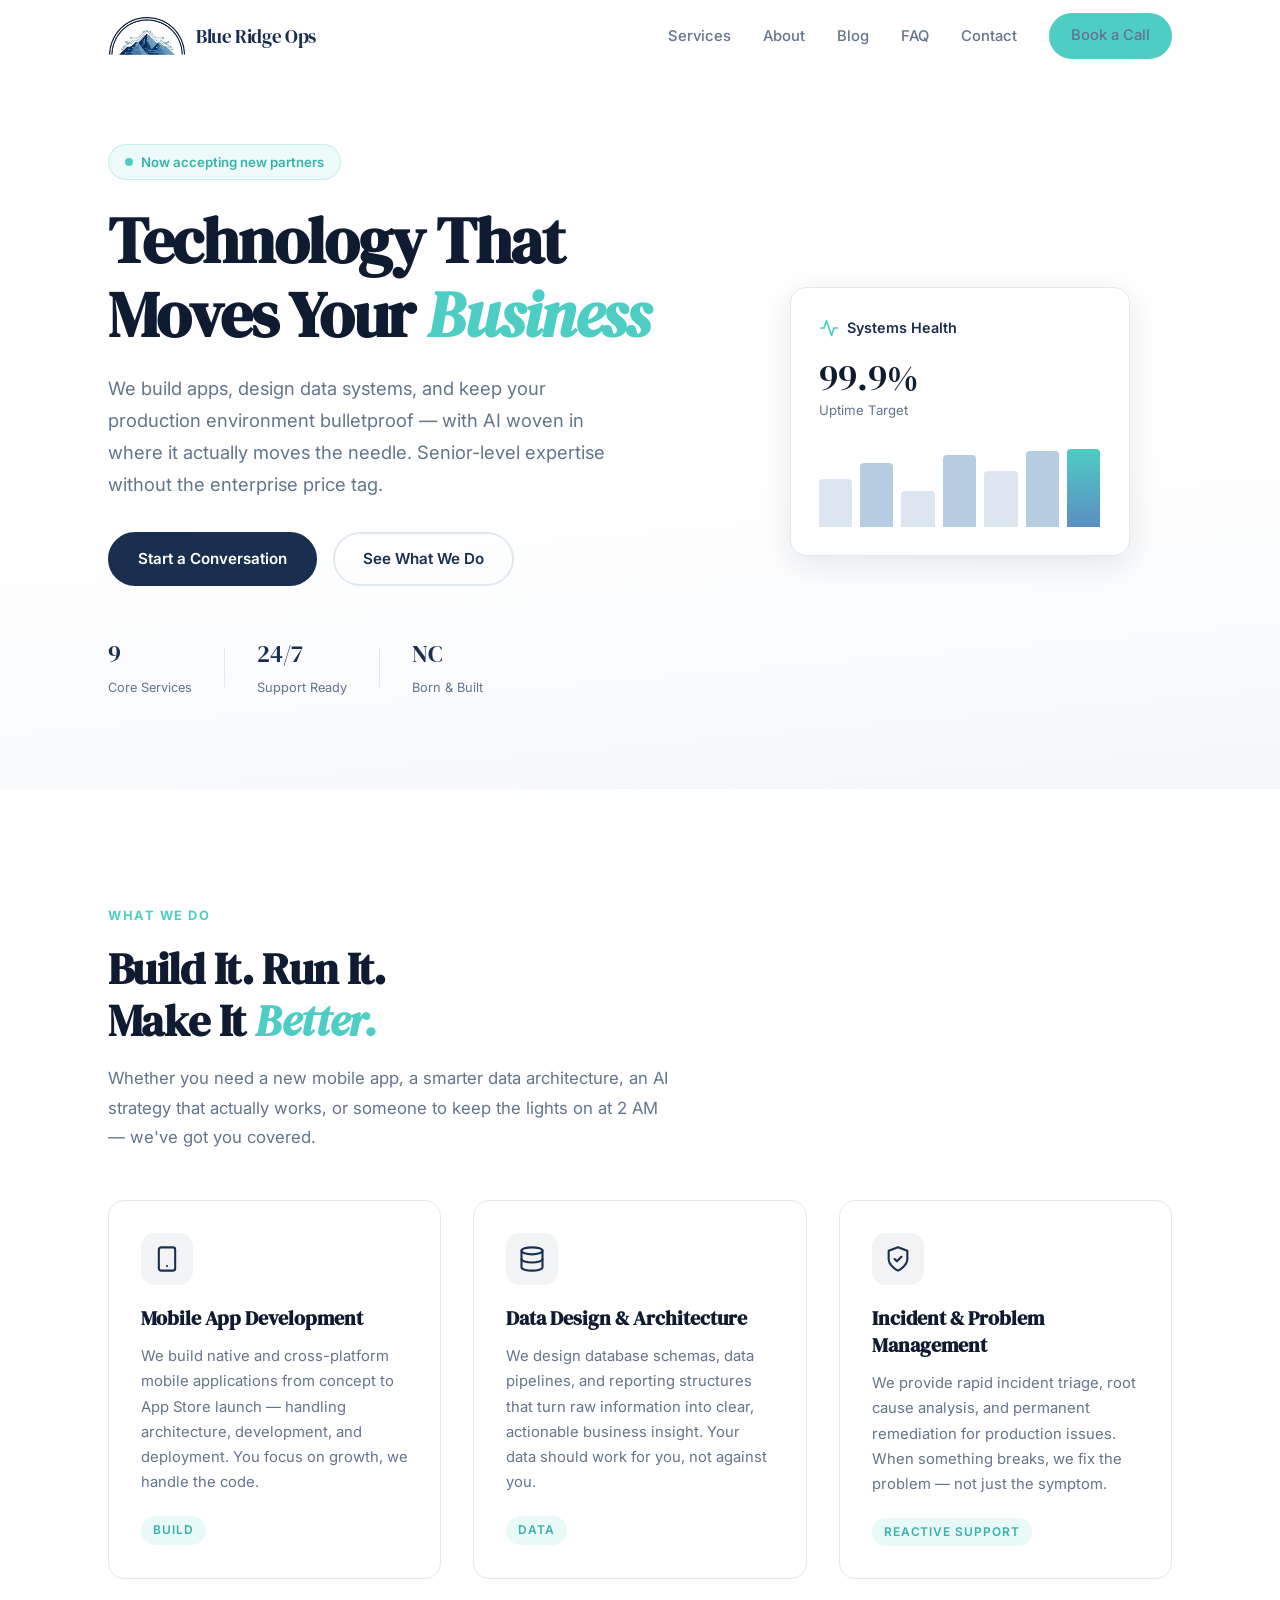
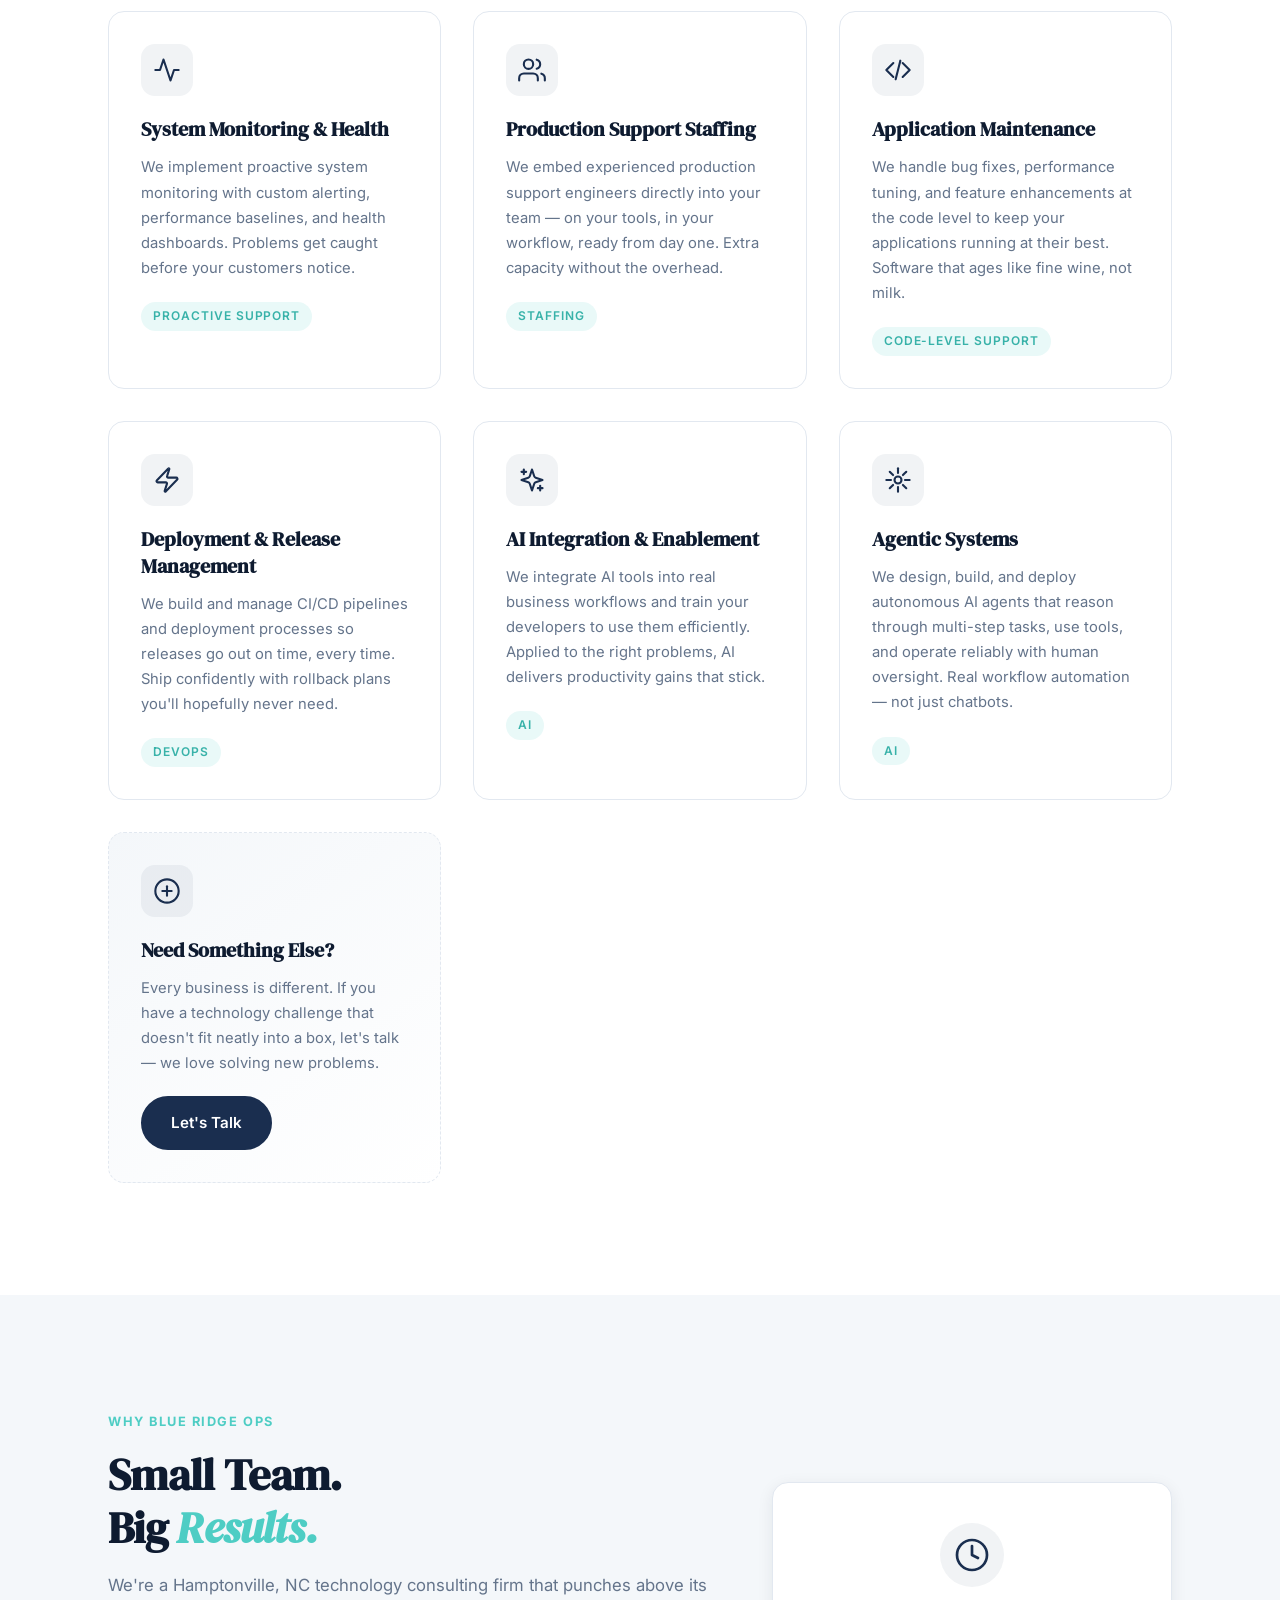
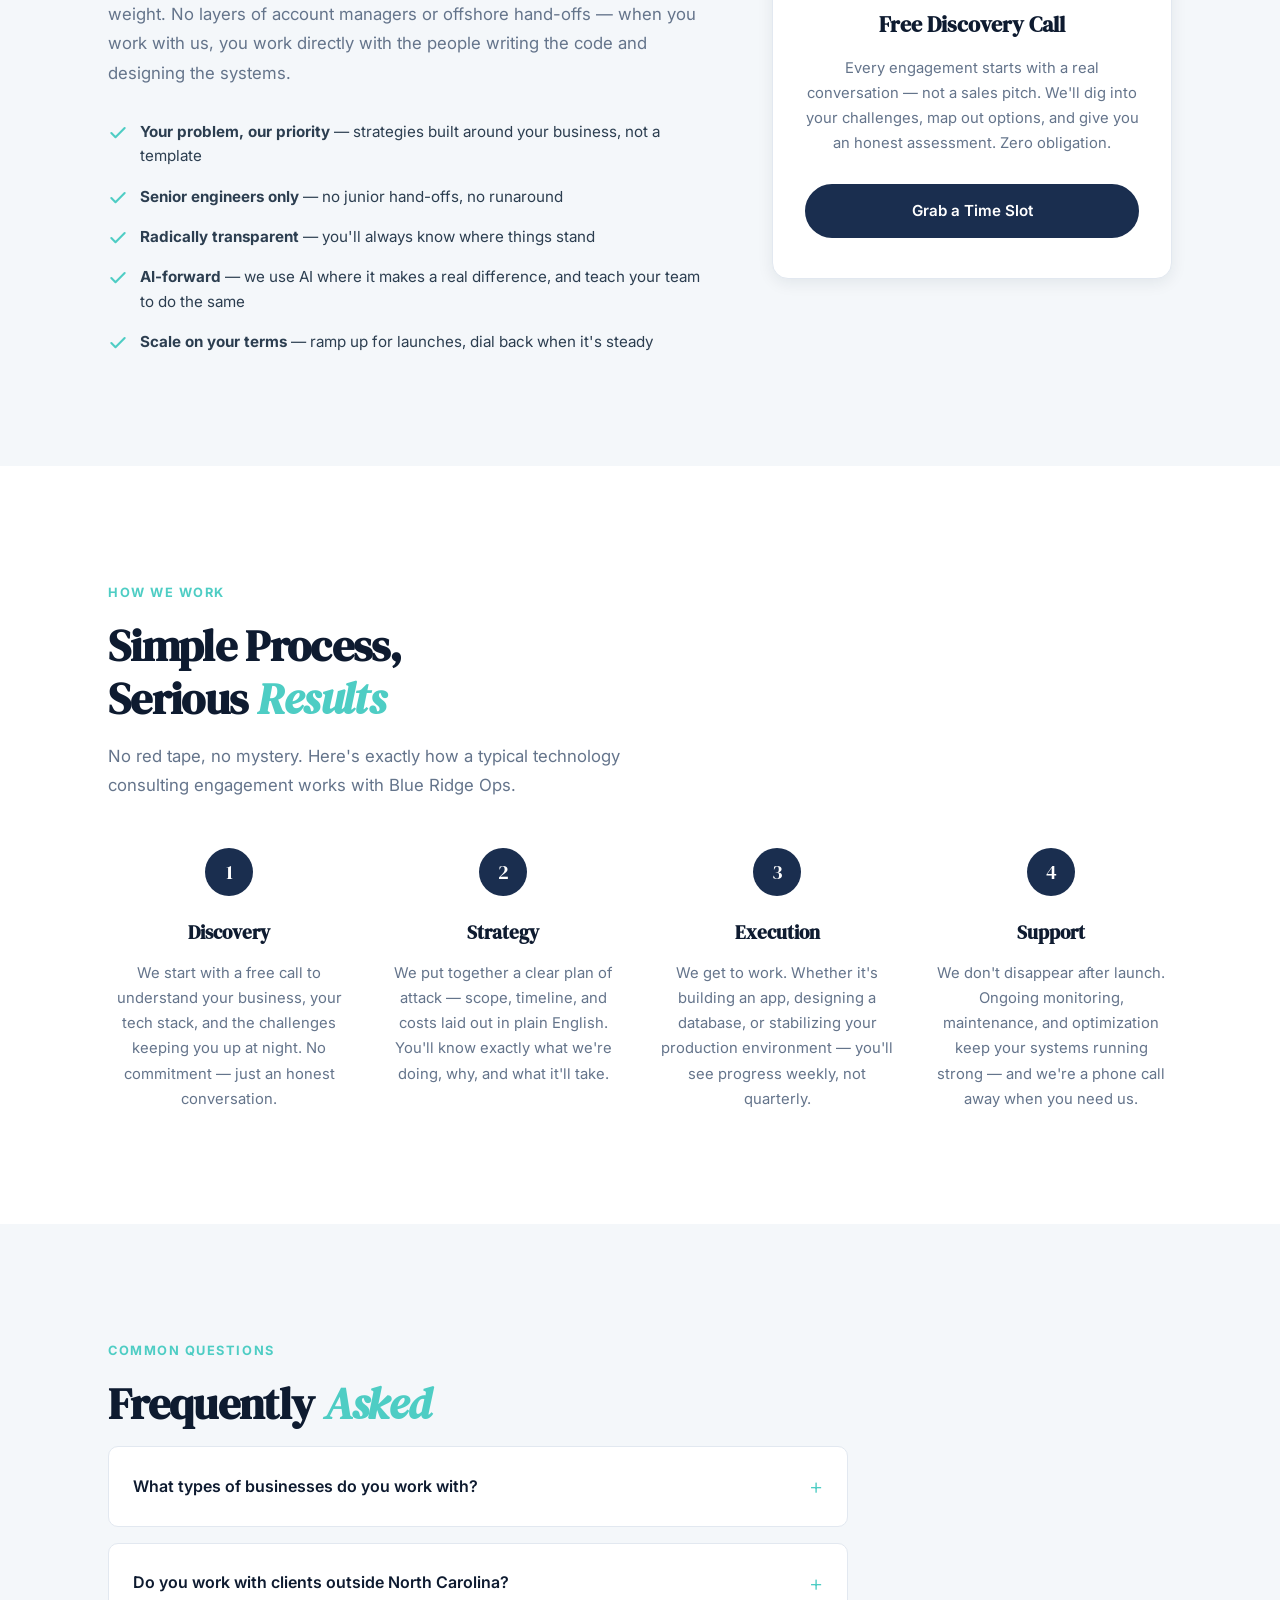
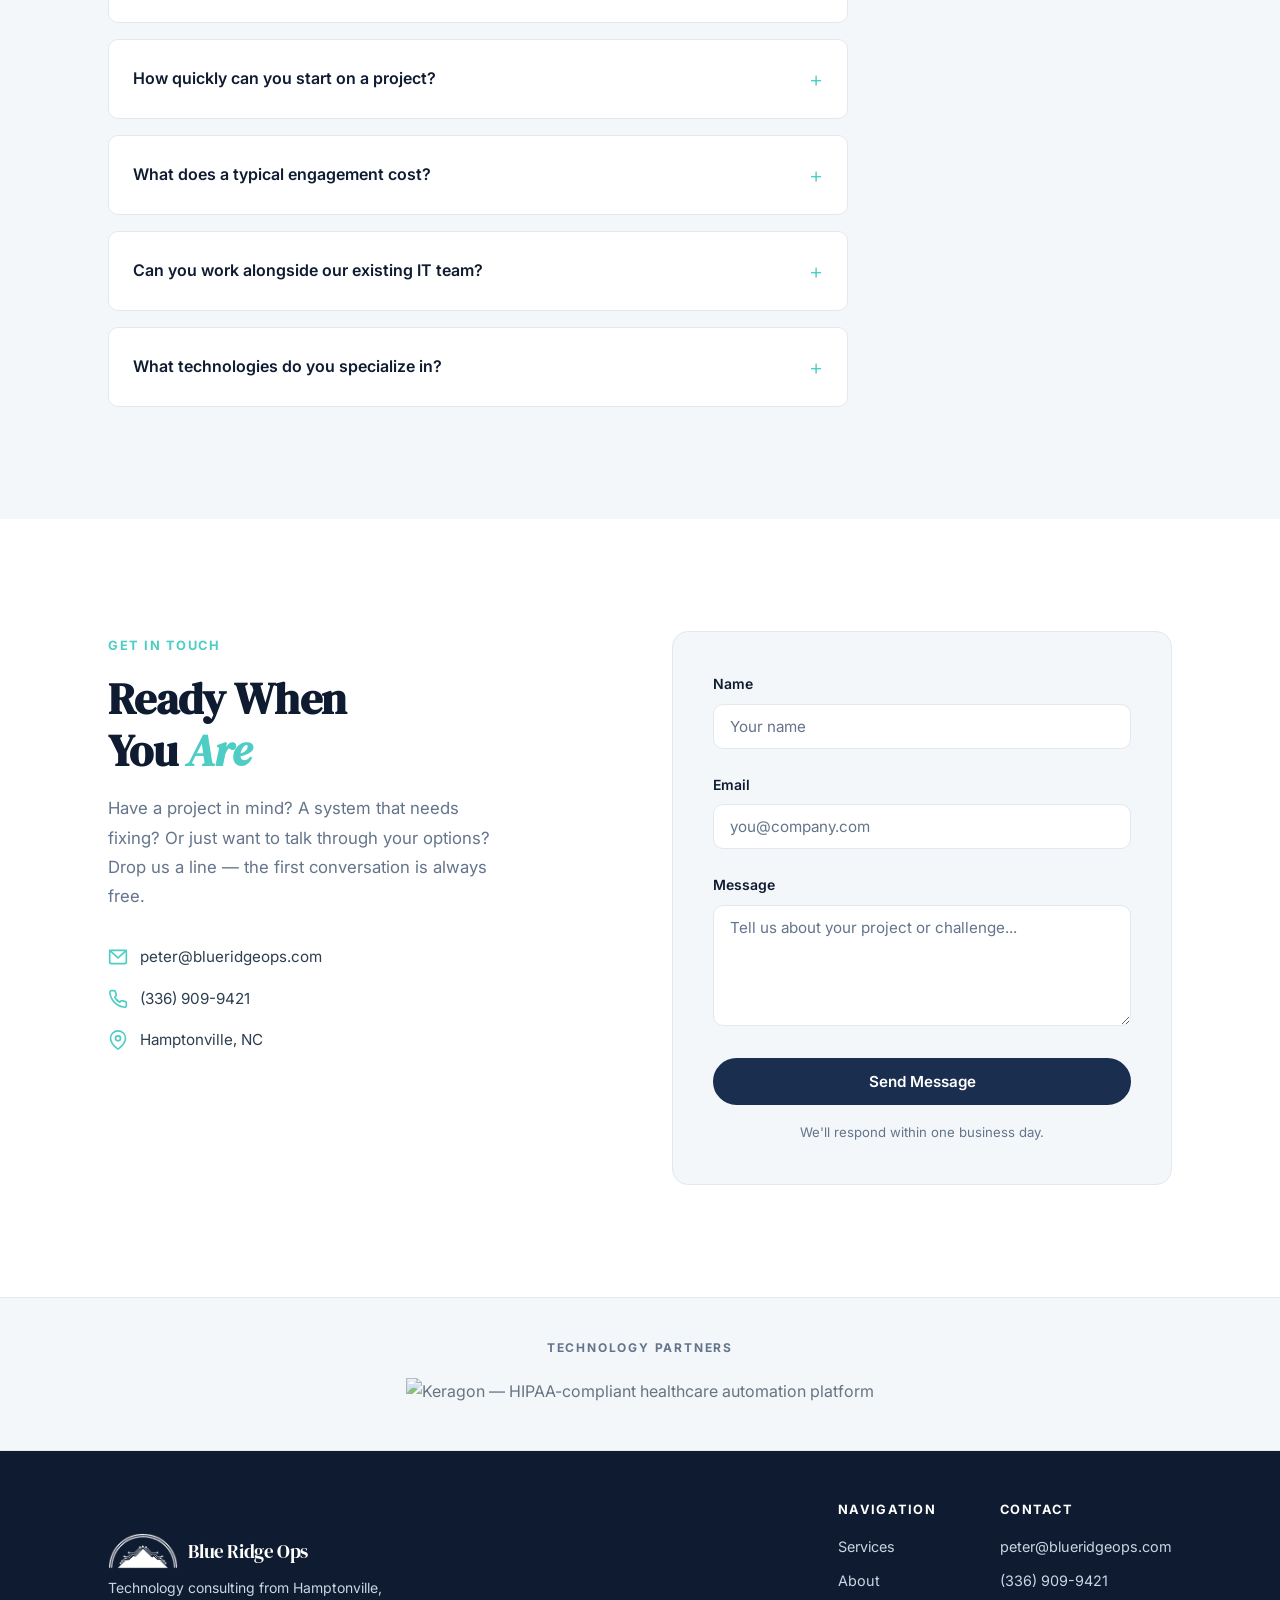
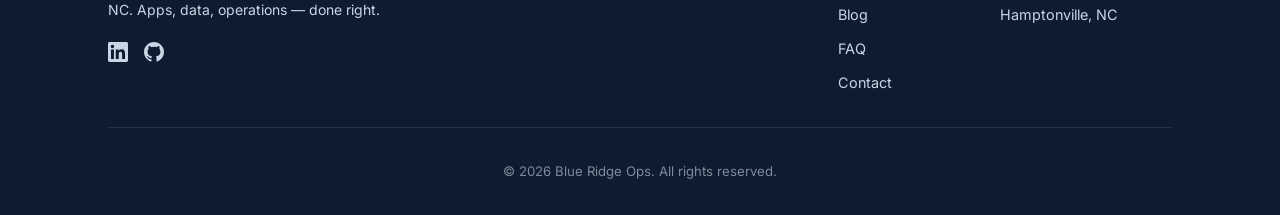
==== index.html @ 291378d1 "Add Keragon as technology partner with promotional link Co-Authored-By: Claude Opus 4.6 <noreply@ant" ====
<!DOCTYPE html>
<html lang="en">

<head>
  <meta charset="UTF-8">
  <meta name="viewport" content="width=device-width, initial-scale=1.0">
  <title>Blue Ridge Ops — Expert Technology Consulting</title>
  <meta name="description"
    content="Blue Ridge Ops delivers hands-on technology consulting — mobile app development, data design, AI integration, and production support. We help teams use AI efficiently. Based in North Carolina.">
  <meta name="keywords"
    content="technology consulting, AI integration, AI developer training, IT operations, mobile app development, data design, incident management, system monitoring, production support, deployment management">
  <link rel="canonical" href="https://www.blueridgeops.com">

  <!-- Open Graph -->
  <meta property="og:title" content="Blue Ridge Ops — Expert Technology Consulting">
  <meta property="og:description"
    content="Hands-on technology consulting — mobile apps, data design, AI integration, and production operations. We help teams use AI efficiently.">
  <meta property="og:url" content="https://www.blueridgeops.com">
  <meta property="og:type" content="website">
  <meta property="og:image" content="https://www.blueridgeops.com/assets/og-image.png">
  <meta property="og:image:width" content="1200">
  <meta property="og:image:height" content="630">

  <!-- Twitter Card -->
  <meta name="twitter:card" content="summary_large_image">
  <meta name="twitter:title" content="Blue Ridge Ops — Expert Technology Consulting">
  <meta name="twitter:description"
    content="Hands-on technology consulting — mobile apps, data design, AI integration, and production operations. We help teams use AI efficiently.">
  <meta name="twitter:image" content="https://www.blueridgeops.com/assets/og-image.png">

  <!-- Favicon -->
  <link rel="icon" type="image/svg+xml" href="/favicon.svg">
  <link rel="icon" type="image/png" sizes="32x32" href="/assets/favicon-32x32.png">
  <link rel="icon" type="image/png" sizes="16x16" href="/assets/favicon-16x16.png">
  <link rel="apple-touch-icon" sizes="180x180" href="/assets/apple-touch-icon.png">
  <meta name="theme-color" content="#1A2E4F">

  <!-- Structured Data -->
  <script type="application/ld+json">
  {
    "@context": "https://schema.org",
    "@type": "ProfessionalService",
    "@id": "https://www.blueridgeops.com/#organization",
    "name": "Blue Ridge Ops",
    "description": "Hands-on technology consulting — operations management, mobile app development, data design, and production support based in Hamptonville, North Carolina.",
    "url": "https://www.blueridgeops.com",
    "telephone": "+1-336-909-9421",
    "email": "peter@blueridgeops.com",
    "address": {
      "@type": "PostalAddress",
      "addressLocality": "Hamptonville",
      "addressRegion": "NC",
      "addressCountry": "US"
    },
    "geo": {
      "@type": "GeoCoordinates",
      "latitude": 36.1338,
      "longitude": -80.6595
    },
    "areaServed": {
      "@type": "State",
      "name": "North Carolina"
    },
    "knowsAbout": [
      "Technology Consulting",
      "Mobile App Development",
      "Data Design & Architecture",
      "AI Integration & Enablement",
      "Incident & Problem Management",
      "System Monitoring & Health Management",
      "Production Support Staffing",
      "Application Maintenance",
      "Deployment & Release Management",
      "Agentic Systems"
    ],
    "sameAs": [
      "https://www.linkedin.com/company/blueridgeops",
      "https://github.com/blue-ridge-ops"
    ]
  }
  </script>

  <script type="application/ld+json">
  {
    "@context": "https://schema.org",
    "@type": "FAQPage",
    "mainEntity": [
      {
        "@type": "Question",
        "name": "What types of businesses do you work with?",
        "acceptedAnswer": {
          "@type": "Answer",
          "text": "We work with companies of all sizes — from startups that need their first production environment to established businesses modernizing legacy systems. If you have a technology challenge, we can probably help."
        }
      },
      {
        "@type": "Question",
        "name": "Do you work with clients outside North Carolina?",
        "acceptedAnswer": {
          "@type": "Answer",
          "text": "Absolutely. While we're based in Hamptonville, NC, most of our technology consulting work is done remotely. We've partnered with companies across the Southeast and beyond."
        }
      },
      {
        "@type": "Question",
        "name": "How quickly can you start on a project?",
        "acceptedAnswer": {
          "@type": "Answer",
          "text": "For most engagements, we can begin within one to two weeks of signing off on the scope. For urgent production support needs, we can often mobilize within 24-48 hours."
        }
      },
      {
        "@type": "Question",
        "name": "What does a typical engagement cost?",
        "acceptedAnswer": {
          "@type": "Answer",
          "text": "It depends on the scope. We offer both project-based pricing and monthly retainers. Every engagement starts with a free discovery call where we'll give you a transparent estimate — no surprises."
        }
      },
      {
        "@type": "Question",
        "name": "Can you work alongside our existing IT team?",
        "acceptedAnswer": {
          "@type": "Answer",
          "text": "That's one of our specialties. We embed directly into your workflow — same tools, same standups, same Slack channels. Your team gets extra firepower without the friction of a traditional vendor relationship."
        }
      },
      {
        "@type": "Question",
        "name": "What technologies do you specialize in?",
        "acceptedAnswer": {
          "@type": "Answer",
          "text": "We're technology-agnostic and choose the right tool for the job. That said, we have deep experience with cloud platforms (AWS, Azure, GCP), modern web and mobile frameworks, SQL and NoSQL databases, CI/CD pipelines, and monitoring stacks."
        }
      }
    ]
  }
  </script>

  <!-- WebSite schema -->
  <script type="application/ld+json">
  {
    "@context": "https://schema.org",
    "@type": "WebSite",
    "@id": "https://www.blueridgeops.com/#website",
    "name": "Blue Ridge Ops",
    "url": "https://www.blueridgeops.com",
    "description": "Blue Ridge Ops is a technology consulting firm based in Hamptonville, North Carolina, offering mobile app development, data design, AI integration, and production operations support.",
    "publisher": {
      "@id": "https://www.blueridgeops.com/#organization"
    }
  }
  </script>

  <!-- WebPage schema -->
  <script type="application/ld+json">
  {
    "@context": "https://schema.org",
    "@type": "WebPage",
    "@id": "https://www.blueridgeops.com/#webpage",
    "name": "Blue Ridge Ops — Expert Technology Consulting",
    "description": "Hands-on technology consulting — mobile app development, data design, AI integration, and production support. Based in Hamptonville, NC.",
    "url": "https://www.blueridgeops.com",
    "datePublished": "2026-02-01",
    "dateModified": "2026-02-23",
    "isPartOf": {
      "@id": "https://www.blueridgeops.com/#website"
    },
    "about": {
      "@id": "https://www.blueridgeops.com/#organization"
    },
    "speakable": {
      "@type": "SpeakableSpecification",
      "cssSelector": [".hero h1", ".hero-sub", ".section-title", ".section-sub"]
    }
  }
  </script>

  <!-- Person schema (founder — E-E-A-T signal) -->
  <script type="application/ld+json">
  {
    "@context": "https://schema.org",
    "@type": "Person",
    "@id": "https://www.blueridgeops.com/#founder",
    "name": "Peter",
    "jobTitle": "Founder",
    "worksFor": {
      "@id": "https://www.blueridgeops.com/#organization"
    },
    "email": "peter@blueridgeops.com",
    "telephone": "+1-336-909-9421",
    "address": {
      "@type": "PostalAddress",
      "addressLocality": "Hamptonville",
      "addressRegion": "NC",
      "addressCountry": "US"
    }
  }
  </script>

  <!-- Service ItemList schema (9 services) -->
  <script type="application/ld+json">
  {
    "@context": "https://schema.org",
    "@type": "ItemList",
    "name": "Blue Ridge Ops Services",
    "numberOfItems": 9,
    "itemListElement": [
      {
        "@type": "ListItem",
        "position": 1,
        "item": {
          "@type": "Service",
          "name": "Mobile App Development",
          "description": "Blue Ridge Ops builds native and cross-platform mobile applications from concept to App Store launch. The team handles architecture, development, and deployment so clients can focus on business growth.",
          "provider": { "@id": "https://www.blueridgeops.com/#organization" },
          "areaServed": [
            { "@type": "State", "name": "North Carolina" },
            { "@type": "Country", "name": "United States" }
          ],
          "serviceType": "Build"
        }
      },
      {
        "@type": "ListItem",
        "position": 2,
        "item": {
          "@type": "Service",
          "name": "Data Design & Architecture",
          "description": "Blue Ridge Ops designs database schemas, data pipelines, and reporting structures that transform raw information into clear, actionable business insight.",
          "provider": { "@id": "https://www.blueridgeops.com/#organization" },
          "areaServed": [
            { "@type": "State", "name": "North Carolina" },
            { "@type": "Country", "name": "United States" }
          ],
          "serviceType": "Data"
        }
      },
      {
        "@type": "ListItem",
        "position": 3,
        "item": {
          "@type": "Service",
          "name": "Incident & Problem Management",
          "description": "Blue Ridge Ops provides rapid incident triage, root cause analysis, and permanent remediation for production issues — prioritizing lasting fixes over temporary workarounds.",
          "provider": { "@id": "https://www.blueridgeops.com/#organization" },
          "areaServed": [
            { "@type": "State", "name": "North Carolina" },
            { "@type": "Country", "name": "United States" }
          ],
          "serviceType": "Reactive Support"
        }
      },
      {
        "@type": "ListItem",
        "position": 4,
        "item": {
          "@type": "Service",
          "name": "System Monitoring & Health",
          "description": "Blue Ridge Ops implements proactive system monitoring with alerting, performance baselines, and health dashboards that detect problems before they affect customers.",
          "provider": { "@id": "https://www.blueridgeops.com/#organization" },
          "areaServed": [
            { "@type": "State", "name": "North Carolina" },
            { "@type": "Country", "name": "United States" }
          ],
          "serviceType": "Proactive Support"
        }
      },
      {
        "@type": "ListItem",
        "position": 5,
        "item": {
          "@type": "Service",
          "name": "Production Support Staffing",
          "description": "Blue Ridge Ops embeds experienced engineers directly into client teams — working on the same tools, workflows, and communication channels — to provide additional capacity without traditional vendor friction.",
          "provider": { "@id": "https://www.blueridgeops.com/#organization" },
          "areaServed": [
            { "@type": "State", "name": "North Carolina" },
            { "@type": "Country", "name": "United States" }
          ],
          "serviceType": "Staffing"
        }
      },
      {
        "@type": "ListItem",
        "position": 6,
        "item": {
          "@type": "Service",
          "name": "Application Maintenance",
          "description": "Blue Ridge Ops handles ongoing application maintenance including bug fixes, performance tuning, and feature enhancements at the code level to keep production software running at its best.",
          "provider": { "@id": "https://www.blueridgeops.com/#organization" },
          "areaServed": [
            { "@type": "State", "name": "North Carolina" },
            { "@type": "Country", "name": "United States" }
          ],
          "serviceType": "Code-Level Support"
        }
      },
      {
        "@type": "ListItem",
        "position": 7,
        "item": {
          "@type": "Service",
          "name": "Deployment & Release Management",
          "description": "Blue Ridge Ops builds and manages CI/CD pipelines and deployment processes to ensure reliable, on-time releases with comprehensive rollback capabilities.",
          "provider": { "@id": "https://www.blueridgeops.com/#organization" },
          "areaServed": [
            { "@type": "State", "name": "North Carolina" },
            { "@type": "Country", "name": "United States" }
          ],
          "serviceType": "DevOps"
        }
      },
      {
        "@type": "ListItem",
        "position": 8,
        "item": {
          "@type": "Service",
          "name": "AI Integration & Enablement",
          "description": "Blue Ridge Ops helps businesses integrate AI tools into real workflows and trains development teams to use them efficiently, ensuring lasting productivity gains from artificial intelligence.",
          "provider": { "@id": "https://www.blueridgeops.com/#organization" },
          "areaServed": [
            { "@type": "State", "name": "North Carolina" },
            { "@type": "Country", "name": "United States" }
          ],
          "serviceType": "AI"
        }
      },
      {
        "@type": "ListItem",
        "position": 9,
        "item": {
          "@type": "Service",
          "name": "Agentic Systems",
          "description": "Blue Ridge Ops designs, builds, and deploys autonomous AI agent systems that handle multi-step tasks, use tools, and operate reliably with human oversight — going beyond chatbots to real workflow automation.",
          "provider": { "@id": "https://www.blueridgeops.com/#organization" },
          "areaServed": [
            { "@type": "State", "name": "North Carolina" },
            { "@type": "Country", "name": "United States" }
          ],
          "serviceType": "AI"
        }
      }
    ]
  }
  </script>

  <!-- Fonts (async to avoid render blocking) -->
  <link rel="preconnect" href="https://fonts.googleapis.com">
  <link rel="preconnect" href="https://fonts.gstatic.com" crossorigin>
  <link rel="preload" as="style"
    href="https://fonts.googleapis.com/css2?family=DM+Serif+Display:ital@0;1&family=Inter:wght@400;500;600;700&display=swap">
  <link rel="stylesheet"
    href="https://fonts.googleapis.com/css2?family=DM+Serif+Display:ital@0;1&family=Inter:wght@400;500;600;700&display=swap"
    media="print" onload="this.media='all'">
  <noscript>
    <link rel="stylesheet"
      href="https://fonts.googleapis.com/css2?family=DM+Serif+Display:ital@0;1&family=Inter:wght@400;500;600;700&display=swap">
  </noscript>

  <link rel="stylesheet" href="styles.css">
</head>

<body>

  <!-- Skip to content (accessibility) -->
  <a href="#services" class="skip-link">Skip to main content</a>

  <!-- Navigation -->
  <nav class="nav" id="nav">
    <div class="nav-inner">
      <a href="#" class="nav-logo">
        <img src="BlueRidgeOps.png" alt="Blue Ridge Ops logo" class="nav-logo-img">
        <span class="logo-text">Blue Ridge Ops</span>
      </a>
      <button class="nav-toggle" id="nav-toggle" aria-label="Toggle menu" aria-expanded="false">
        <span></span>
        <span></span>
        <span></span>
      </button>
      <ul class="nav-links" id="nav-links">
        <li><a href="#services">Services</a></li>
        <li><a href="#about">About</a></li>
        <li><a href="/blog/">Blog</a></li>
        <li><a href="#faq">FAQ</a></li>
        <li><a href="#contact">Contact</a></li>
        <li><a href="#contact" class="btn btn-sm">Book a Call</a></li>
      </ul>
    </div>
  </nav>

  <!-- Hero -->
  <header class="hero" id="hero">
    <div class="container hero-grid">
      <div class="hero-content">
        <span class="badge fade-in">
          <span class="badge-dot"></span>
          Now accepting new partners
        </span>
        <h1 class="fade-in">Technology That<br>Moves Your <em>Business</em></h1>
        <p class="hero-sub fade-in">We build apps, design data systems, and keep your production environment bulletproof
          — with AI woven in where it actually moves the needle. Senior-level expertise without the enterprise price
          tag.</p>
        <div class="hero-actions fade-in">
          <a href="#contact" class="btn btn-primary">Start a Conversation</a>
          <a href="#services" class="btn btn-outline">See What We Do</a>
        </div>
        <div class="hero-stats fade-in">
          <div class="stat">
            <span class="stat-value">9</span>
            <span class="stat-label">Core Services</span>
          </div>
          <div class="stat-divider"></div>
          <div class="stat">
            <span class="stat-value">24/7</span>
            <span class="stat-label">Support Ready</span>
          </div>
          <div class="stat-divider"></div>
          <div class="stat">
            <span class="stat-value">NC</span>
            <span class="stat-label">Born & Built</span>
          </div>
        </div>
      </div>
      <div class="hero-visual fade-in">
        <div class="hero-card">
          <div class="hero-card-header">
            <svg width="20" height="20" viewBox="0 0 24 24" fill="none" stroke="currentColor" stroke-width="2"
              stroke-linecap="round" stroke-linejoin="round">
              <path d="M22 12h-4l-3 9L9 3l-3 9H2" />
            </svg>
            <span>Systems Health</span>
          </div>
          <div class="hero-card-metric">
            <span class="metric-value">99.9%</span>
            <span class="metric-label">Uptime Target</span>
          </div>
          <div class="hero-card-bars">
            <div class="bar" style="--h: 60%"></div>
            <div class="bar" style="--h: 80%"></div>
            <div class="bar" style="--h: 45%"></div>
            <div class="bar" style="--h: 90%"></div>
            <div class="bar" style="--h: 70%"></div>
            <div class="bar" style="--h: 95%"></div>
            <div class="bar bar-accent" style="--h: 98%"></div>
          </div>
        </div>
      </div>
    </div>
  </header>

  <!-- Services -->
  <section class="section" id="services">
    <div class="container">
      <span class="section-label fade-in">What We Do</span>
      <h2 class="section-title fade-in">Build It. Run It.<br>Make It <em>Better.</em></h2>
      <p class="section-sub fade-in">Whether you need a new mobile app, a smarter data architecture, an AI strategy that
        actually works, or someone to keep the lights on at 2 AM — we've got you covered.</p>

      <div class="services-grid">

        <div class="service-card fade-in">
          <div class="service-icon">
            <svg width="28" height="28" viewBox="0 0 24 24" fill="none" stroke="currentColor" stroke-width="1.8"
              stroke-linecap="round" stroke-linejoin="round">
              <rect x="5" y="2" width="14" height="20" rx="2" ry="2" />
              <line x1="12" y1="18" x2="12.01" y2="18" />
            </svg>
          </div>
          <h3>Mobile App Development</h3>
          <p>We build native and cross-platform mobile applications from concept to App Store launch — handling
            architecture, development, and deployment. You focus on growth, we handle the code.</p>
          <span class="service-tag">Build</span>
        </div>

        <div class="service-card fade-in">
          <div class="service-icon">
            <svg width="28" height="28" viewBox="0 0 24 24" fill="none" stroke="currentColor" stroke-width="1.8"
              stroke-linecap="round" stroke-linejoin="round">
              <ellipse cx="12" cy="5" rx="9" ry="3" />
              <path d="M21 12c0 1.66-4 3-9 3s-9-1.34-9-3" />
              <path d="M3 5v14c0 1.66 4 3 9 3s9-1.34 9-3V5" />
            </svg>
          </div>
          <h3>Data Design & Architecture</h3>
          <p>We design database schemas, data pipelines, and reporting structures that turn raw information into clear,
            actionable business insight. Your data should work for you, not against you.</p>
          <span class="service-tag">Data</span>
        </div>

        <div class="service-card fade-in">
          <div class="service-icon">
            <svg width="28" height="28" viewBox="0 0 24 24" fill="none" stroke="currentColor" stroke-width="1.8"
              stroke-linecap="round" stroke-linejoin="round">
              <path d="M12 22s8-4 8-10V5l-8-3-8 3v7c0 6 8 10 8 10z" />
              <path d="M9 12l2 2 4-4" />
            </svg>
          </div>
          <h3>Incident & Problem Management</h3>
          <p>We provide rapid incident triage, root cause analysis, and permanent remediation for production issues.
            When something breaks, we fix the problem — not just the symptom.</p>
          <span class="service-tag">Reactive Support</span>
        </div>

        <div class="service-card fade-in">
          <div class="service-icon">
            <svg width="28" height="28" viewBox="0 0 24 24" fill="none" stroke="currentColor" stroke-width="1.8"
              stroke-linecap="round" stroke-linejoin="round">
              <path d="M22 12h-4l-3 9L9 3l-3 9H2" />
            </svg>
          </div>
          <h3>System Monitoring & Health</h3>
          <p>We implement proactive system monitoring with custom alerting, performance baselines, and health dashboards.
            Problems get caught before your customers notice.</p>
          <span class="service-tag">Proactive Support</span>
        </div>

        <div class="service-card fade-in">
          <div class="service-icon">
            <svg width="28" height="28" viewBox="0 0 24 24" fill="none" stroke="currentColor" stroke-width="1.8"
              stroke-linecap="round" stroke-linejoin="round">
              <path d="M17 21v-2a4 4 0 0 0-4-4H5a4 4 0 0 0-4 4v2" />
              <circle cx="9" cy="7" r="4" />
              <path d="M23 21v-2a4 4 0 0 0-3-3.87" />
              <path d="M16 3.13a4 4 0 0 1 0 7.75" />
            </svg>
          </div>
          <h3>Production Support Staffing</h3>
          <p>We embed experienced production support engineers directly into your team — on your tools, in your workflow,
            ready from day one. Extra capacity without the overhead.</p>
          <span class="service-tag">Staffing</span>
        </div>

        <div class="service-card fade-in">
          <div class="service-icon">
            <svg width="28" height="28" viewBox="0 0 24 24" fill="none" stroke="currentColor" stroke-width="1.8"
              stroke-linecap="round" stroke-linejoin="round">
              <polyline points="16 18 22 12 16 6" />
              <polyline points="8 6 2 12 8 18" />
              <line x1="14" y1="4" x2="10" y2="20" />
            </svg>
          </div>
          <h3>Application Maintenance</h3>
          <p>We handle bug fixes, performance tuning, and feature enhancements at the code level to keep your
            applications running at their best. Software that ages like fine wine, not milk.</p>
          <span class="service-tag">Code-Level Support</span>
        </div>

        <div class="service-card fade-in">
          <div class="service-icon">
            <svg width="28" height="28" viewBox="0 0 24 24" fill="none" stroke="currentColor" stroke-width="1.8"
              stroke-linecap="round" stroke-linejoin="round">
              <path
                d="M4 14a1 1 0 0 1-.78-1.63l9.9-10.2a.5.5 0 0 1 .86.46l-1.92 6.02A1 1 0 0 0 13 10h7a1 1 0 0 1 .78 1.63l-9.9 10.2a.5.5 0 0 1-.86-.46l1.92-6.02A1 1 0 0 0 11 14z" />
            </svg>
          </div>
          <h3>Deployment & Release Management</h3>
          <p>We build and manage CI/CD pipelines and deployment processes so releases go out on time, every time. Ship
            confidently with rollback plans you'll hopefully never need.</p>
          <span class="service-tag">DevOps</span>
        </div>

        <div class="service-card fade-in">
          <div class="service-icon">
            <svg width="28" height="28" viewBox="0 0 24 24" fill="none" stroke="currentColor" stroke-width="1.8"
              stroke-linecap="round" stroke-linejoin="round">
              <path
                d="m12 3-1.912 5.813a2 2 0 0 1-1.275 1.275L3 12l5.813 1.912a2 2 0 0 1 1.275 1.275L12 21l1.912-5.813a2 2 0 0 1 1.275-1.275L21 12l-5.813-1.912a2 2 0 0 1-1.275-1.275L12 3Z" />
              <path d="M5 3v4" />
              <path d="M19 17v4" />
              <path d="M3 5h4" />
              <path d="M17 19h4" />
            </svg>
          </div>
          <h3>AI Integration & Enablement</h3>
          <p>We integrate AI tools into real business workflows and train your developers to use them efficiently.
            Applied to the right problems, AI delivers productivity gains that stick.</p>
          <span class="service-tag">AI</span>
        </div>

        <div class="service-card fade-in">
          <div class="service-icon">
            <svg width="28" height="28" viewBox="0 0 24 24" fill="none" stroke="currentColor" stroke-width="1.8"
              stroke-linecap="round" stroke-linejoin="round">
              <circle cx="12" cy="12" r="3" />
              <path d="M12 2v4" />
              <path d="M12 18v4" />
              <path d="M4.93 4.93l2.83 2.83" />
              <path d="M16.24 16.24l2.83 2.83" />
              <path d="M2 12h4" />
              <path d="M18 12h4" />
              <path d="M4.93 19.07l2.83-2.83" />
              <path d="M16.24 7.76l2.83-2.83" />
            </svg>
          </div>
          <h3>Agentic Systems</h3>
          <p>We design, build, and deploy autonomous AI agents that reason through multi-step tasks, use tools, and
            operate reliably with human oversight. Real workflow automation — not just chatbots.</p>
          <span class="service-tag">AI</span>
        </div>

        <div class="service-card service-card-cta fade-in">
          <div class="service-icon">
            <svg width="28" height="28" viewBox="0 0 24 24" fill="none" stroke="currentColor" stroke-width="1.8"
              stroke-linecap="round" stroke-linejoin="round">
              <circle cx="12" cy="12" r="10" />
              <path d="M12 8v8" />
              <path d="M8 12h8" />
            </svg>
          </div>
          <h3>Need Something Else?</h3>
          <p>Every business is different. If you have a technology challenge that doesn't fit neatly into a box, let's
            talk — we love solving new problems.</p>
          <a href="#contact" class="btn btn-primary">Let's Talk</a>
        </div>

      </div>
    </div>
  </section>

  <!-- About -->
  <section class="section section-alt" id="about">
    <div class="container">
      <div class="about-grid">
        <div class="about-content">
          <span class="section-label fade-in">Why Blue Ridge Ops</span>
          <h2 class="section-title fade-in">Small Team.<br>Big <em>Results.</em></h2>
          <p class="fade-in">We're a Hamptonville, NC technology consulting firm that punches above its weight. No
            layers of account managers or offshore hand-offs — when you work with us, you work directly with the people
            writing the code and designing the systems.</p>
          <ul class="about-list fade-in">
            <li>
              <svg width="20" height="20" viewBox="0 0 24 24" fill="none" stroke="var(--accent)" stroke-width="2.5"
                stroke-linecap="round" stroke-linejoin="round">
                <path d="M20 6L9 17l-5-5" />
              </svg>
              <span><strong>Your problem, our priority</strong> — strategies built around your business, not a
                template</span>
            </li>
            <li>
              <svg width="20" height="20" viewBox="0 0 24 24" fill="none" stroke="var(--accent)" stroke-width="2.5"
                stroke-linecap="round" stroke-linejoin="round">
                <path d="M20 6L9 17l-5-5" />
              </svg>
              <span><strong>Senior engineers only</strong> — no junior hand-offs, no runaround</span>
            </li>
            <li>
              <svg width="20" height="20" viewBox="0 0 24 24" fill="none" stroke="var(--accent)" stroke-width="2.5"
                stroke-linecap="round" stroke-linejoin="round">
                <path d="M20 6L9 17l-5-5" />
              </svg>
              <span><strong>Radically transparent</strong> — you'll always know where things stand</span>
            </li>
            <li>
              <svg width="20" height="20" viewBox="0 0 24 24" fill="none" stroke="var(--accent)" stroke-width="2.5"
                stroke-linecap="round" stroke-linejoin="round">
                <path d="M20 6L9 17l-5-5" />
              </svg>
              <span><strong>AI-forward</strong> — we use AI where it makes a real difference, and teach your team to do
                the same</span>
            </li>
            <li>
              <svg width="20" height="20" viewBox="0 0 24 24" fill="none" stroke="var(--accent)" stroke-width="2.5"
                stroke-linecap="round" stroke-linejoin="round">
                <path d="M20 6L9 17l-5-5" />
              </svg>
              <span><strong>Scale on your terms</strong> — ramp up for launches, dial back when it's steady</span>
            </li>
          </ul>
        </div>
        <div class="about-visual fade-in">
          <div class="about-card">
            <div class="about-card-icon">
              <svg width="36" height="36" viewBox="0 0 24 24" fill="none" stroke="var(--primary)" stroke-width="1.8"
                stroke-linecap="round" stroke-linejoin="round">
                <circle cx="12" cy="12" r="10" />
                <path d="M12 6v6l4 2" />
              </svg>
            </div>
            <h4>Free Discovery Call</h4>
            <p>Every engagement starts with a real conversation — not a sales pitch. We'll dig into your challenges, map
              out options, and give you an honest assessment. Zero obligation.</p>
            <a href="#contact" class="btn btn-primary btn-block">Grab a Time Slot</a>
          </div>
        </div>
      </div>
    </div>
  </section>

  <!-- Process -->
  <section class="section" id="process">
    <div class="container">
      <span class="section-label fade-in">How We Work</span>
      <h2 class="section-title fade-in">Simple Process,<br>Serious <em>Results</em></h2>
      <p class="section-sub fade-in">No red tape, no mystery. Here's exactly how a typical technology consulting
        engagement works with Blue Ridge Ops.</p>

      <div class="process-grid">
        <div class="process-step fade-in">
          <div class="process-number">1</div>
          <h3>Discovery</h3>
          <p>We start with a free call to understand your business, your tech stack, and the challenges keeping you up
            at night. No commitment — just an honest conversation.</p>
        </div>
        <div class="process-step fade-in">
          <div class="process-number">2</div>
          <h3>Strategy</h3>
          <p>We put together a clear plan of attack — scope, timeline, and costs laid out in plain English. You'll know
            exactly what we're doing, why, and what it'll take.</p>
        </div>
        <div class="process-step fade-in">
          <div class="process-number">3</div>
          <h3>Execution</h3>
          <p>We get to work. Whether it's building an app, designing a database, or stabilizing your production
            environment — you'll see progress weekly, not quarterly.</p>
        </div>
        <div class="process-step fade-in">
          <div class="process-number">4</div>
          <h3>Support</h3>
          <p>We don't disappear after launch. Ongoing monitoring, maintenance, and optimization keep your systems
            running strong — and we're a phone call away when you need us.</p>
        </div>
      </div>
    </div>
  </section>

  <!-- FAQ -->
  <section class="section section-alt" id="faq">
    <div class="container">
      <span class="section-label fade-in">Common Questions</span>
      <h2 class="section-title fade-in">Frequently <em>Asked</em></h2>

      <div class="faq-grid">
        <details class="faq-item fade-in">
          <summary>What types of businesses do you work with?</summary>
          <p>We work with companies of all sizes — from startups that need their first production environment to
            established businesses modernizing legacy systems. If you have a technology challenge, we can probably help.
          </p>
        </details>
        <details class="faq-item fade-in">
          <summary>Do you work with clients outside North Carolina?</summary>
          <p>Absolutely. While we're based in Hamptonville, NC, most of our technology consulting work is done remotely.
            We've partnered with companies across the Southeast and beyond.</p>
        </details>
        <details class="faq-item fade-in">
          <summary>How quickly can you start on a project?</summary>
          <p>For most engagements, we can begin within one to two weeks of signing off on the scope. For urgent
            production support needs, we can often mobilize within 24-48 hours.</p>
        </details>
        <details class="faq-item fade-in">
          <summary>What does a typical engagement cost?</summary>
          <p>It depends on the scope. We offer both project-based pricing and monthly retainers. Every engagement starts
            with a free discovery call where we'll give you a transparent estimate — no surprises.</p>
        </details>
        <details class="faq-item fade-in">
          <summary>Can you work alongside our existing IT team?</summary>
          <p>That's one of our specialties. We embed directly into your workflow — same tools, same standups, same Slack
            channels. Your team gets extra firepower without the friction of a traditional vendor relationship.</p>
        </details>
        <details class="faq-item fade-in">
          <summary>What technologies do you specialize in?</summary>
          <p>We're technology-agnostic and choose the right tool for the job. That said, we have deep experience with
            cloud platforms (AWS, Azure, GCP), modern web and mobile frameworks, SQL and NoSQL databases, CI/CD
            pipelines, and monitoring stacks.</p>
        </details>
      </div>
    </div>
  </section>

  <!-- Contact -->
  <section class="section" id="contact">
    <div class="container">
      <div class="contact-grid">
        <div class="contact-info">
          <span class="section-label fade-in">Get in Touch</span>
          <h2 class="section-title fade-in">Ready When<br>You <em>Are</em></h2>
          <p class="fade-in">Have a project in mind? A system that needs fixing? Or just want to talk through your
            options? Drop us a line — the first conversation is always free.</p>

          <div class="contact-details fade-in">
            <div class="contact-item">
              <svg width="20" height="20" viewBox="0 0 24 24" fill="none" stroke="var(--accent)" stroke-width="2"
                stroke-linecap="round" stroke-linejoin="round">
                <rect x="2" y="4" width="20" height="16" rx="2" />
                <path d="M22 4L12 13 2 4" />
              </svg>
              <a href="mailto:peter@blueridgeops.com">peter@blueridgeops.com</a>
            </div>
            <div class="contact-item">
              <svg width="20" height="20" viewBox="0 0 24 24" fill="none" stroke="var(--accent)" stroke-width="2"
                stroke-linecap="round" stroke-linejoin="round">
                <path
                  d="M22 16.92v3a2 2 0 0 1-2.18 2 19.79 19.79 0 0 1-8.63-3.07 19.5 19.5 0 0 1-6-6 19.79 19.79 0 0 1-3.07-8.67A2 2 0 0 1 4.11 2h3a2 2 0 0 1 2 1.72c.127.96.361 1.903.7 2.81a2 2 0 0 1-.45 2.11L8.09 9.91a16 16 0 0 0 6 6l1.27-1.27a2 2 0 0 1 2.11-.45c.907.339 1.85.573 2.81.7A2 2 0 0 1 22 16.92z" />
              </svg>
              <a href="tel:+13369099421">(336) 909-9421</a>
            </div>
            <div class="contact-item">
              <svg width="20" height="20" viewBox="0 0 24 24" fill="none" stroke="var(--accent)" stroke-width="2"
                stroke-linecap="round" stroke-linejoin="round">
                <path d="M21 10c0 7-9 13-9 13s-9-6-9-13a9 9 0 0 1 18 0z" />
                <circle cx="12" cy="10" r="3" />
              </svg>
              <span>Hamptonville, NC</span>
            </div>
          </div>
        </div>

        <form class="contact-form fade-in" id="contact-form">
          <div class="form-honey" aria-hidden="true">
            <label for="_honey">Leave this empty</label>
            <input type="text" id="_honey" name="_honey" tabindex="-1" autocomplete="off">
          </div>
          <div class="form-group">
            <label for="name">Name</label>
            <input type="text" id="name" name="name" required placeholder="Your name" autocomplete="name">
          </div>
          <div class="form-group">
            <label for="email">Email</label>
            <input type="email" id="email" name="email" required placeholder="you@company.com" autocomplete="email">
          </div>
          <div class="form-group">
            <label for="message">Message</label>
            <textarea id="message" name="message" rows="5" required
              placeholder="Tell us about your project or challenge..."></textarea>
          </div>
          <button type="submit" class="btn btn-primary btn-block">Send Message</button>
          <p class="form-note">We'll respond within one business day.</p>
        </form>
      </div>
    </div>
  </section>

  <!-- Partners -->
  <section class="partners" id="partners">
    <div class="container">
      <span class="partners-label">Technology Partners</span>
      <div class="partners-logos">
        <a href="https://keragon.com/?utm_source=partner&utm_medium=promotional-link&utm_campaign=org_35TmWFQU4tqRgImsUMLto4AI1EF" target="_blank" rel="noopener noreferrer" class="partner-link">
          <img src="https://cdn.prod.website-files.com/63510a2aca87d1e52f9f91e9/63513586a7e928327f5cc7d9_keragon-logo.svg" alt="Keragon — HIPAA-compliant healthcare automation platform" class="partner-logo" loading="lazy">
        </a>
      </div>
    </div>
  </section>

  <!-- Footer -->
  <footer class="footer">
    <div class="container">
      <div class="footer-inner">
        <div class="footer-brand">
          <a href="#" class="nav-logo">
            <img src="BlueRidgeOps.png" alt="Blue Ridge Ops logo" class="nav-logo-img">
            <span class="logo-text">Blue Ridge Ops</span>
          </a>
          <p class="footer-tagline">Technology consulting from Hamptonville, NC. Apps, data, operations — done right.
          </p>
          <div class="footer-social">
            <a href="https://www.linkedin.com/company/blueridgeops" target="_blank" rel="noopener noreferrer"
              aria-label="LinkedIn">
              <svg width="20" height="20" viewBox="0 0 24 24" fill="currentColor">
                <path
                  d="M20.447 20.452h-3.554v-5.569c0-1.328-.027-3.037-1.852-3.037-1.853 0-2.136 1.445-2.136 2.939v5.667H9.351V9h3.414v1.561h.046c.477-.9 1.637-1.85 3.37-1.85 3.601 0 4.267 2.37 4.267 5.455v6.286zM5.337 7.433a2.062 2.062 0 0 1-2.063-2.065 2.064 2.064 0 1 1 2.063 2.065zm1.782 13.019H3.555V9h3.564v11.452zM22.225 0H1.771C.792 0 0 .774 0 1.729v20.542C0 23.227.792 24 1.771 24h20.451C23.2 24 24 23.227 24 22.271V1.729C24 .774 23.2 0 22.222 0h.003z" />
              </svg>
            </a>
            <a href="https://github.com/blue-ridge-ops" target="_blank" rel="noopener noreferrer" aria-label="GitHub">
              <svg width="20" height="20" viewBox="0 0 24 24" fill="currentColor">
                <path
                  d="M12 0C5.374 0 0 5.373 0 12c0 5.302 3.438 9.8 8.207 11.387.599.111.793-.261.793-.577v-2.234c-3.338.726-4.033-1.416-4.033-1.416-.546-1.387-1.333-1.756-1.333-1.756-1.089-.745.083-.729.083-.729 1.205.084 1.839 1.237 1.839 1.237 1.07 1.834 2.807 1.304 3.492.997.107-.775.418-1.305.762-1.604-2.665-.305-5.467-1.334-5.467-5.931 0-1.311.469-2.381 1.236-3.221-.124-.303-.535-1.524.117-3.176 0 0 1.008-.322 3.301 1.23A11.509 11.509 0 0 1 12 5.803c1.02.005 2.047.138 3.006.404 2.291-1.552 3.297-1.23 3.297-1.23.653 1.653.242 2.874.118 3.176.77.84 1.235 1.911 1.235 3.221 0 4.609-2.807 5.624-5.479 5.921.43.372.823 1.102.823 2.222v3.293c0 .319.192.694.801.576C20.566 21.797 24 17.3 24 12c0-6.627-5.373-12-12-12z" />
              </svg>
            </a>
          </div>
        </div>
        <div class="footer-nav">
          <div class="footer-links">
            <h5>Navigation</h5>
            <a href="#services">Services</a>
            <a href="#about">About</a>
            <a href="/blog/">Blog</a>
            <a href="#faq">FAQ</a>
            <a href="#contact">Contact</a>
          </div>
          <div class="footer-contact">
            <h5>Contact</h5>
            <a href="mailto:peter@blueridgeops.com">peter@blueridgeops.com</a>
            <a href="tel:+13369099421">(336) 909-9421</a>
            <span>Hamptonville, NC</span>
          </div>
        </div>
      </div>
      <div class="footer-bottom">
        <p>&copy; <span id="year"></span> Blue Ridge Ops. All rights reserved.</p>
      </div>
    </div>
  </footer>

  <!-- Back to top -->
  <button id="back-to-top" aria-label="Back to top">
    <svg width="20" height="20" viewBox="0 0 24 24" fill="none" stroke="currentColor" stroke-width="2.5"
      stroke-linecap="round" stroke-linejoin="round">
      <path d="M18 15l-6-6-6 6" />
    </svg>
  </button>

  <script src="script.js"></script>
</body>

</html>
---- styles.css ----
/* ============================================
   Blue Ridge Ops — Styles
   ============================================ */

/* --- Design Tokens --- */
:root {
  --primary: #1A2E4F;
  --primary-light: #4A80B5;
  --primary-dark: #0E1B30;
  --accent: #4ECDC4;
  --accent-light: #7EDDD6;
  --accent-dark: #38B2A9;
  --blue-mid: #5B8EC2;
  --bg: #FFFFFF;
  --bg-alt: #F4F7FA;
  --bg-dark: #0E1B30;
  --text: #2C3E50;
  --text-light: #64748B;
  --text-on-dark: #C8D6E5;
  --border: #E2E8F0;
  --radius: 16px;
  --radius-sm: 10px;
  --radius-pill: 100px;
  --shadow-sm: 0 1px 3px rgba(15, 33, 55, 0.06);
  --shadow-md: 0 4px 16px rgba(15, 33, 55, 0.08);
  --shadow-lg: 0 8px 32px rgba(15, 33, 55, 0.1);
  --font-display: 'DM Serif Display', Georgia, serif;
  --font-body: 'Inter', -apple-system, BlinkMacSystemFont, sans-serif;
  --max-width: 1160px;
}

/* --- Reset & Base --- */
*, *::before, *::after {
  margin: 0;
  padding: 0;
  box-sizing: border-box;
}

html {
  scroll-behavior: smooth;
  scroll-padding-top: 80px;
}

body {
  font-family: var(--font-body);
  color: var(--text);
  background: var(--bg);
  line-height: 1.7;
  font-size: 16px;
  -webkit-font-smoothing: antialiased;
  -moz-osx-font-smoothing: grayscale;
}

a {
  color: inherit;
  text-decoration: none;
}

img {
  max-width: 100%;
  display: block;
}

/* --- Accessibility --- */
.skip-link {
  position: absolute;
  top: -100%;
  left: 1rem;
  background: var(--primary);
  color: #fff;
  padding: 0.5rem 1rem;
  border-radius: var(--radius-sm);
  font-size: 0.875rem;
  font-weight: 600;
  z-index: 1001;
  transition: top 0.2s ease;
}

.skip-link:focus {
  top: 0.5rem;
}

*:focus-visible {
  outline: 3px solid var(--accent);
  outline-offset: 3px;
}

.btn:focus-visible {
  outline-offset: 4px;
}

.form-group input:focus-visible,
.form-group textarea:focus-visible {
  outline: none;
  border-color: var(--primary-light);
  box-shadow: 0 0 0 3px rgba(78, 205, 196, 0.25);
}

/* --- Utilities --- */
.container {
  max-width: var(--max-width);
  margin: 0 auto;
  padding: 0 clamp(1.25rem, 5vw, 3rem);
}

/* --- Animation --- */
.fade-in {
  opacity: 0;
  transform: translateY(24px);
  transition: opacity 0.7s ease, transform 0.7s ease;
}

.fade-in.visible {
  opacity: 1;
  transform: translateY(0);
}

/* --- Navigation --- */
.nav {
  position: fixed;
  top: 0;
  left: 0;
  right: 0;
  z-index: 1000;
  background: rgba(255, 255, 255, 0.92);
  backdrop-filter: blur(12px);
  -webkit-backdrop-filter: blur(12px);
  border-bottom: 1px solid transparent;
  transition: border-color 0.3s ease, box-shadow 0.3s ease;
}

.nav.scrolled {
  border-bottom-color: var(--border);
  box-shadow: var(--shadow-sm);
}

.nav-inner {
  max-width: var(--max-width);
  margin: 0 auto;
  padding: 0 clamp(1.25rem, 5vw, 3rem);
  display: flex;
  align-items: center;
  justify-content: space-between;
  height: 72px;
}

.nav-logo {
  display: flex;
  align-items: center;
  gap: 10px;
  font-family: var(--font-display);
  font-size: 1.2rem;
  color: var(--primary);
}

.nav-logo-img {
  height: 40px;
  width: auto;
  object-fit: contain;
}

.logo-text {
  letter-spacing: -0.02em;
}

.nav-links {
  display: flex;
  align-items: center;
  gap: 2rem;
  list-style: none;
}

.nav-links a {
  font-size: 0.925rem;
  font-weight: 500;
  color: var(--text-light);
  transition: color 0.2s ease;
  position: relative;
}

.nav-links a:not(.btn):hover {
  color: var(--primary);
}

.nav-links a:not(.btn)::after {
  content: '';
  position: absolute;
  bottom: -4px;
  left: 0;
  width: 0;
  height: 2px;
  background: var(--accent);
  transition: width 0.3s ease;
  border-radius: 1px;
}

.nav-links a:not(.btn):hover::after,
.nav-links a:not(.btn).active::after {
  width: 100%;
}

.nav-links a:not(.btn).active {
  color: var(--primary);
}

/* Hamburger */
.nav-toggle {
  display: none;
  flex-direction: column;
  gap: 5px;
  background: none;
  border: none;
  cursor: pointer;
  padding: 4px;
}

.nav-toggle span {
  display: block;
  width: 24px;
  height: 2px;
  background: var(--primary);
  border-radius: 2px;
  transition: transform 0.3s ease, opacity 0.3s ease;
}

.nav-toggle.active span:nth-child(1) {
  transform: rotate(45deg) translate(5px, 5px);
}

.nav-toggle.active span:nth-child(2) {
  opacity: 0;
}

.nav-toggle.active span:nth-child(3) {
  transform: rotate(-45deg) translate(5px, -5px);
}

/* --- Buttons --- */
.btn {
  display: inline-flex;
  align-items: center;
  justify-content: center;
  font-family: var(--font-body);
  font-weight: 600;
  font-size: 0.95rem;
  padding: 0.75rem 1.75rem;
  border-radius: var(--radius-pill);
  border: 2px solid transparent;
  cursor: pointer;
  transition: all 0.25s ease;
  white-space: nowrap;
}

.btn-primary {
  background: var(--primary);
  color: #fff;
  border-color: var(--primary);
}

.btn-primary:hover {
  background: var(--primary-dark);
  border-color: var(--primary-dark);
  transform: translateY(-2px);
  box-shadow: 0 6px 16px rgba(14, 27, 48, 0.25);
}

.btn-outline {
  background: transparent;
  color: var(--primary);
  border-color: var(--border);
}

.btn-outline:hover {
  border-color: var(--primary);
  background: var(--bg-alt);
  transform: translateY(-2px);
}

.btn-sm {
  padding: 0.5rem 1.25rem;
  font-size: 0.875rem;
  background: var(--accent);
  color: var(--primary-dark);
  border-color: var(--accent);
  font-weight: 700;
}

.btn-sm:hover {
  background: var(--accent-dark);
  border-color: var(--accent-dark);
  color: #fff;
}

.btn-block {
  width: 100%;
}

/* --- Hero --- */
.hero {
  padding: clamp(7rem, 16vh, 10rem) 0 clamp(4rem, 10vh, 7rem);
  background: linear-gradient(175deg, var(--bg) 60%, var(--bg-alt) 100%);
}

.hero-grid {
  display: grid;
  grid-template-columns: 1.15fr 0.85fr;
  gap: 4rem;
  align-items: center;
}

.hero-content h1 {
  font-family: var(--font-display);
  font-size: clamp(2.5rem, 5.5vw, 4rem);
  line-height: 1.15;
  color: var(--primary-dark);
  margin-bottom: 1.25rem;
  letter-spacing: -0.02em;
}

.hero-content h1 em {
  color: var(--accent);
  font-style: italic;
}

.hero-sub {
  font-size: clamp(1rem, 1.8vw, 1.15rem);
  color: var(--text-light);
  max-width: 520px;
  margin-bottom: 2rem;
  line-height: 1.75;
}

.hero-actions {
  display: flex;
  gap: 1rem;
  margin-bottom: 3rem;
  flex-wrap: wrap;
}

/* Badge */
.badge {
  display: inline-flex;
  align-items: center;
  gap: 8px;
  padding: 6px 16px;
  background: rgba(78, 205, 196, 0.1);
  border: 1px solid rgba(78, 205, 196, 0.25);
  border-radius: var(--radius-pill);
  font-size: 0.825rem;
  font-weight: 600;
  color: var(--accent-dark);
  margin-bottom: 1.5rem;
}

.badge-dot {
  width: 8px;
  height: 8px;
  background: var(--accent);
  border-radius: 50%;
  animation: pulse 2s infinite;
}

@keyframes pulse {
  0%, 100% { opacity: 1; }
  50% { opacity: 0.4; }
}

/* Hero Stats */
.hero-stats {
  display: flex;
  align-items: center;
  gap: 2rem;
}

.stat-value {
  display: block;
  font-family: var(--font-display);
  font-size: 1.5rem;
  color: var(--primary);
}

.stat-label {
  display: block;
  font-size: 0.8rem;
  color: var(--text-light);
  margin-top: 2px;
}

.stat-divider {
  width: 1px;
  height: 40px;
  background: var(--border);
}

/* Hero Visual Card */
.hero-visual {
  display: flex;
  justify-content: center;
}

.hero-card {
  background: var(--bg);
  border: 1px solid var(--border);
  border-radius: var(--radius);
  padding: 1.75rem;
  box-shadow: var(--shadow-lg);
  width: 100%;
  max-width: 340px;
}

.hero-card-header {
  display: flex;
  align-items: center;
  gap: 8px;
  font-size: 0.9rem;
  font-weight: 600;
  color: var(--primary);
  margin-bottom: 1.25rem;
}

.hero-card-header svg {
  color: var(--accent);
}

.hero-card-metric {
  margin-bottom: 1.5rem;
}

.metric-value {
  display: block;
  font-family: var(--font-display);
  font-size: 2.25rem;
  color: var(--primary-dark);
  line-height: 1;
}

.metric-label {
  font-size: 0.825rem;
  color: var(--text-light);
  margin-top: 4px;
}

.hero-card-bars {
  display: flex;
  align-items: flex-end;
  gap: 8px;
  height: 80px;
}

.bar {
  flex: 1;
  height: var(--h);
  background: var(--primary-light);
  border-radius: 4px 4px 0 0;
  opacity: 0.25;
  transition: opacity 0.3s ease;
}

.bar:nth-child(even) { opacity: 0.4; }
.bar:nth-child(odd) { opacity: 0.2; }
.bar.bar-accent {
  background: linear-gradient(180deg, var(--accent), var(--blue-mid));
  opacity: 1;
}

/* --- Sections --- */
.section {
  padding: clamp(4rem, 10vw, 7rem) 0;
}

.section-alt {
  background: var(--bg-alt);
}

.section-label {
  display: inline-block;
  font-size: 0.8rem;
  font-weight: 700;
  text-transform: uppercase;
  letter-spacing: 0.12em;
  color: var(--accent);
  margin-bottom: 1rem;
}

.section-title {
  font-family: var(--font-display);
  font-size: clamp(2rem, 4vw, 2.75rem);
  color: var(--primary-dark);
  line-height: 1.2;
  margin-bottom: 1rem;
  letter-spacing: -0.015em;
}

.section-title em {
  color: var(--accent);
  font-style: italic;
}

.section-sub {
  font-size: 1.05rem;
  color: var(--text-light);
  max-width: 560px;
  margin-bottom: 3rem;
  line-height: 1.75;
}

/* --- Services Grid --- */
.services-grid {
  display: grid;
  grid-template-columns: repeat(3, 1fr);
  gap: 2rem;
}

.service-card {
  background: var(--bg);
  border: 1px solid var(--border);
  border-radius: var(--radius);
  padding: 2rem;
  transition: transform 0.3s ease, box-shadow 0.3s ease, border-color 0.3s ease;
  position: relative;
  overflow: hidden;
}

.service-card::before {
  content: '';
  position: absolute;
  top: 0;
  left: 0;
  right: 0;
  height: 3px;
  background: linear-gradient(90deg, var(--accent), var(--blue-mid));
  opacity: 0;
  transition: opacity 0.3s ease;
}

.service-card:hover {
  transform: translateY(-4px);
  box-shadow: var(--shadow-lg);
  border-color: transparent;
}

.service-card:hover::before {
  opacity: 1;
}

.service-icon {
  width: 52px;
  height: 52px;
  display: flex;
  align-items: center;
  justify-content: center;
  background: rgba(27, 58, 92, 0.06);
  border-radius: 14px;
  color: var(--primary);
  margin-bottom: 1.25rem;
}

.service-card h3 {
  font-family: var(--font-display);
  font-size: 1.25rem;
  color: var(--primary-dark);
  margin-bottom: 0.75rem;
  line-height: 1.35;
}

.service-card p {
  font-size: 0.925rem;
  color: var(--text-light);
  line-height: 1.7;
  margin-bottom: 1.25rem;
}

.service-tag {
  display: inline-block;
  font-size: 0.75rem;
  font-weight: 600;
  text-transform: uppercase;
  letter-spacing: 0.08em;
  color: var(--accent-dark);
  background: rgba(78, 205, 196, 0.12);
  padding: 4px 12px;
  border-radius: var(--radius-pill);
}

.service-card-cta {
  background: linear-gradient(145deg, var(--bg-alt), var(--bg));
  border-style: dashed;
  display: flex;
  flex-direction: column;
}

.service-card-cta p {
  flex: 1;
}

.service-card-cta .btn {
  align-self: flex-start;
}

/* --- About --- */
.about-grid {
  display: grid;
  grid-template-columns: 1.2fr 0.8fr;
  gap: 4rem;
  align-items: center;
}

.about-content p {
  font-size: 1.05rem;
  color: var(--text-light);
  line-height: 1.75;
  margin-bottom: 2rem;
}

.about-list {
  list-style: none;
  display: flex;
  flex-direction: column;
  gap: 1rem;
}

.about-list li {
  display: flex;
  align-items: flex-start;
  gap: 12px;
  font-size: 0.95rem;
  line-height: 1.6;
}

.about-list li svg {
  flex-shrink: 0;
  margin-top: 3px;
}

.about-card {
  background: var(--bg);
  border: 1px solid var(--border);
  border-radius: var(--radius);
  padding: 2.5rem 2rem;
  text-align: center;
  box-shadow: var(--shadow-md);
}

.about-card-icon {
  width: 64px;
  height: 64px;
  display: flex;
  align-items: center;
  justify-content: center;
  background: rgba(27, 58, 92, 0.06);
  border-radius: 50%;
  margin: 0 auto 1.25rem;
}

.about-card h4 {
  font-family: var(--font-display);
  font-size: 1.35rem;
  color: var(--primary-dark);
  margin-bottom: 0.75rem;
}

.about-card p {
  font-size: 0.925rem;
  color: var(--text-light);
  line-height: 1.7;
  margin-bottom: 1.75rem;
}

/* --- Process --- */
.process-grid {
  display: grid;
  grid-template-columns: repeat(4, 1fr);
  gap: 2rem;
}

.process-step {
  text-align: center;
  position: relative;
}

.process-number {
  width: 48px;
  height: 48px;
  border-radius: 50%;
  background: var(--primary);
  color: #fff;
  font-family: var(--font-display);
  font-size: 1.25rem;
  display: flex;
  align-items: center;
  justify-content: center;
  margin: 0 auto 1.25rem;
}

.process-step h3 {
  font-family: var(--font-display);
  font-size: 1.2rem;
  color: var(--primary-dark);
  margin-bottom: 0.75rem;
}

.process-step p {
  font-size: 0.925rem;
  color: var(--text-light);
  line-height: 1.7;
}

/* --- FAQ --- */
.faq-grid {
  max-width: 740px;
  display: flex;
  flex-direction: column;
  gap: 1rem;
}

.faq-item {
  background: var(--bg);
  border: 1px solid var(--border);
  border-radius: var(--radius-sm);
  overflow: hidden;
  transition: border-color 0.2s ease;
}

.faq-item[open] {
  border-color: var(--accent);
}

.faq-item summary {
  padding: 1.25rem 1.5rem;
  font-weight: 600;
  font-size: 1rem;
  color: var(--primary-dark);
  cursor: pointer;
  list-style: none;
  display: flex;
  align-items: center;
  justify-content: space-between;
  gap: 1rem;
  transition: color 0.2s ease;
}

.faq-item summary::-webkit-details-marker {
  display: none;
}

.faq-item summary::after {
  content: '+';
  font-size: 1.4rem;
  font-weight: 300;
  color: var(--accent);
  flex-shrink: 0;
  transition: transform 0.3s ease;
}

.faq-item[open] summary::after {
  transform: rotate(45deg);
}

.faq-item summary:hover {
  color: var(--accent-dark);
}

.faq-item p {
  padding: 0 1.5rem 1.25rem;
  font-size: 0.95rem;
  color: var(--text-light);
  line-height: 1.75;
}

/* --- Contact --- */
.contact-grid {
  display: grid;
  grid-template-columns: 1fr 1fr;
  gap: 4rem;
  align-items: start;
}

.contact-info p {
  font-size: 1.05rem;
  color: var(--text-light);
  line-height: 1.75;
  margin-bottom: 2rem;
  max-width: 400px;
}

.contact-details {
  display: flex;
  flex-direction: column;
  gap: 1rem;
}

.contact-item {
  display: flex;
  align-items: center;
  gap: 12px;
  font-size: 0.95rem;
}

.contact-item a {
  color: var(--text);
  transition: color 0.2s ease;
}

.contact-item a:hover {
  color: var(--accent);
}

.contact-form {
  background: var(--bg-alt);
  border: 1px solid var(--border);
  border-radius: var(--radius);
  padding: 2.5rem;
}

.form-group {
  margin-bottom: 1.5rem;
}

.form-group label {
  display: block;
  font-size: 0.875rem;
  font-weight: 600;
  color: var(--primary-dark);
  margin-bottom: 0.5rem;
}

.form-group input,
.form-group textarea {
  width: 100%;
  padding: 0.75rem 1rem;
  font-family: var(--font-body);
  font-size: 0.95rem;
  border: 1px solid var(--border);
  border-radius: var(--radius-sm);
  background: var(--bg);
  color: var(--text);
  transition: border-color 0.2s ease, box-shadow 0.2s ease;
  outline: none;
}

.form-group input:focus,
.form-group textarea:focus {
  border-color: var(--primary-light);
  box-shadow: 0 0 0 3px rgba(45, 95, 138, 0.1);
}

.form-group input::placeholder,
.form-group textarea::placeholder {
  color: var(--text-light);
}

.form-group input:invalid:not(:placeholder-shown),
.form-group textarea:invalid:not(:placeholder-shown) {
  border-color: #EF4444;
}

.form-group input:invalid:not(:placeholder-shown):focus,
.form-group textarea:invalid:not(:placeholder-shown):focus {
  box-shadow: 0 0 0 3px rgba(239, 68, 68, 0.15);
}

.form-group textarea {
  resize: vertical;
  min-height: 120px;
}

.form-honey {
  position: absolute;
  left: -9999px;
  top: -9999px;
  opacity: 0;
  height: 0;
  overflow: hidden;
  pointer-events: none;
}

.form-note {
  font-size: 0.825rem;
  color: var(--text-light);
  text-align: center;
  margin-top: 1rem;
}

.form-status {
  text-align: center;
  font-size: 0.9rem;
  font-weight: 600;
  margin-top: 0.75rem;
  padding: 0.5rem;
  border-radius: var(--radius-sm);
}

.form-status.success {
  color: #059669;
  background: rgba(5, 150, 105, 0.08);
}

.form-status.error {
  color: #DC2626;
  background: rgba(220, 38, 38, 0.08);
}

/* --- Partners --- */
.partners {
  padding: 2.5rem 0;
  border-top: 1px solid var(--border);
  border-bottom: 1px solid var(--border);
  background: var(--bg-alt);
  text-align: center;
}

.partners-label {
  display: block;
  font-size: 0.75rem;
  font-weight: 700;
  text-transform: uppercase;
  letter-spacing: 0.15em;
  color: var(--text-light);
  margin-bottom: 1.25rem;
}

.partners-logos {
  display: flex;
  align-items: center;
  justify-content: center;
  gap: 3rem;
  flex-wrap: wrap;
}

.partner-link {
  display: inline-flex;
  align-items: center;
  opacity: 0.7;
  transition: opacity 0.3s ease;
}

.partner-link:hover {
  opacity: 1;
}

.partner-logo {
  height: 32px;
  width: auto;
}

/* --- Footer --- */
.footer {
  background: var(--bg-dark);
  padding: 3rem 0 2rem;
  color: var(--text-on-dark);
}

.footer-inner {
  display: flex;
  justify-content: space-between;
  align-items: center;
  padding-bottom: 2rem;
  border-bottom: 1px solid rgba(255, 255, 255, 0.1);
}

.footer .nav-logo {
  color: #fff;
}

.footer .nav-logo-img {
  height: 36px;
  filter: brightness(0) invert(1);
}

.footer-tagline {
  font-size: 0.875rem;
  color: var(--text-on-dark);
  margin-top: 0.5rem;
  max-width: 300px;
  line-height: 1.6;
}

.footer-social {
  display: flex;
  gap: 1rem;
  margin-top: 1.25rem;
}

.footer-social a {
  color: var(--text-on-dark);
  transition: color 0.2s ease;
}

.footer-social a:hover {
  color: var(--accent);
}

.footer-social svg {
  display: block;
}

.footer-nav {
  display: flex;
  gap: 4rem;
}

.footer-links,
.footer-contact {
  display: flex;
  flex-direction: column;
  gap: 0.6rem;
}

.footer-links h5,
.footer-contact h5 {
  font-size: 0.8rem;
  font-weight: 700;
  text-transform: uppercase;
  letter-spacing: 0.1em;
  color: #fff;
  margin-bottom: 0.25rem;
}

.footer-links a,
.footer-contact a,
.footer-contact span {
  font-size: 0.9rem;
  color: var(--text-on-dark);
  transition: color 0.2s ease;
}

.footer-links a:hover,
.footer-contact a:hover {
  color: var(--accent);
}

.footer-bottom {
  text-align: center;
  padding-top: 2rem;
}

.footer-bottom p {
  font-size: 0.825rem;
  color: rgba(203, 213, 225, 0.6);
}

/* ============================================
   Responsive
   ============================================ */

@media (max-width: 1100px) {
  .services-grid {
    grid-template-columns: repeat(2, 1fr);
  }

  .process-grid {
    grid-template-columns: repeat(2, 1fr);
    gap: 2.5rem;
  }
}

@media (max-width: 900px) {
  .hero-grid {
    grid-template-columns: 1fr;
    text-align: center;
    gap: 3rem;
  }

  .hero-sub {
    margin-left: auto;
    margin-right: auto;
  }

  .hero-actions {
    justify-content: center;
  }

  .hero-stats {
    justify-content: center;
  }

  .about-grid {
    grid-template-columns: 1fr;
    gap: 2.5rem;
  }

  .contact-grid {
    grid-template-columns: 1fr;
    gap: 2.5rem;
  }

  .footer-inner {
    flex-direction: column;
    gap: 2.5rem;
    text-align: center;
  }

  .footer-tagline {
    margin-left: auto;
    margin-right: auto;
  }

  .footer-social {
    justify-content: center;
  }

  .footer-nav {
    gap: 3rem;
    justify-content: center;
  }
}

@media (max-width: 640px) {
  .nav-toggle {
    display: flex;
  }

  .nav-links {
    position: fixed;
    top: 72px;
    left: 0;
    right: 0;
    background: rgba(255, 255, 255, 0.98);
    backdrop-filter: blur(12px);
    -webkit-backdrop-filter: blur(12px);
    flex-direction: column;
    padding: 2rem;
    gap: 1.25rem;
    border-bottom: 1px solid var(--border);
    transform: translateY(-100%);
    opacity: 0;
    pointer-events: none;
    transition: transform 0.35s ease, opacity 0.35s ease;
  }

  .nav-links.open {
    transform: translateY(0);
    opacity: 1;
    pointer-events: auto;
  }

  .services-grid {
    grid-template-columns: 1fr;
  }

  .process-grid {
    grid-template-columns: 1fr;
    gap: 2rem;
  }

  .hero-stats {
    flex-direction: column;
    gap: 1.25rem;
  }

  .stat-divider {
    width: 40px;
    height: 1px;
  }

  .contact-form {
    padding: 1.5rem;
  }

  .footer-nav {
    flex-direction: column;
    gap: 2rem;
  }
}

/* --- Back to Top --- */
#back-to-top {
  position: fixed;
  bottom: 2rem;
  right: 2rem;
  width: 48px;
  height: 48px;
  border-radius: 50%;
  background: var(--primary);
  color: #fff;
  border: none;
  cursor: pointer;
  display: flex;
  align-items: center;
  justify-content: center;
  opacity: 0;
  pointer-events: none;
  transition: opacity 0.3s ease, transform 0.3s ease, background 0.2s ease;
  box-shadow: var(--shadow-md);
  z-index: 900;
}

#back-to-top.visible {
  opacity: 1;
  pointer-events: auto;
}

#back-to-top:hover {
  background: var(--primary-dark);
  transform: translateY(-2px);
}

/* ============================================
   Blog
   ============================================ */

/* --- Blog Listing Grid --- */
.blog-hero {
  padding: clamp(7rem, 14vh, 9rem) 0 clamp(2rem, 5vh, 3rem);
  background: linear-gradient(175deg, var(--bg) 60%, var(--bg-alt) 100%);
}

.blog-hero .section-sub {
  max-width: 520px;
}

.blog-grid {
  display: grid;
  grid-template-columns: repeat(auto-fill, minmax(340px, 1fr));
  gap: 2rem;
}

.blog-card {
  background: var(--bg);
  border: 1px solid var(--border);
  border-radius: var(--radius);
  padding: 2rem;
  transition: transform 0.3s ease, box-shadow 0.3s ease, border-color 0.3s ease;
  position: relative;
  overflow: hidden;
  display: flex;
  flex-direction: column;
}

.blog-card::before {
  content: '';
  position: absolute;
  top: 0;
  left: 0;
  right: 0;
  height: 3px;
  background: linear-gradient(90deg, var(--accent), var(--blue-mid));
  opacity: 0;
  transition: opacity 0.3s ease;
}

.blog-card:hover {
  transform: translateY(-4px);
  box-shadow: var(--shadow-lg);
  border-color: transparent;
}

.blog-card:hover::before {
  opacity: 1;
}

.blog-card-date {
  font-size: 0.8rem;
  color: var(--text-light);
  margin-bottom: 0.75rem;
}

.blog-card h2 {
  font-family: var(--font-display);
  font-size: 1.25rem;
  color: var(--primary-dark);
  margin-bottom: 0.75rem;
  line-height: 1.35;
}

.blog-card h2 a {
  color: inherit;
  transition: color 0.2s ease;
}

.blog-card h2 a:hover {
  color: var(--accent-dark);
}

.blog-card p {
  font-size: 0.925rem;
  color: var(--text-light);
  line-height: 1.7;
  margin-bottom: 1.25rem;
  flex: 1;
}

.blog-card-tag {
  display: inline-block;
  font-size: 0.75rem;
  font-weight: 600;
  text-transform: uppercase;
  letter-spacing: 0.08em;
  color: var(--accent-dark);
  background: rgba(78, 205, 196, 0.12);
  padding: 4px 12px;
  border-radius: var(--radius-pill);
}

.blog-card-footer {
  display: flex;
  align-items: center;
  justify-content: space-between;
  gap: 1rem;
}

.blog-card-read-more {
  font-size: 0.875rem;
  font-weight: 600;
  color: var(--primary);
  transition: color 0.2s ease;
}

.blog-card-read-more:hover {
  color: var(--accent-dark);
}

/* --- Article Layout --- */
.article {
  max-width: 720px;
  margin: 0 auto;
  padding: clamp(6rem, 12vh, 8rem) clamp(1.25rem, 5vw, 3rem) clamp(3rem, 8vw, 5rem);
}

.breadcrumb {
  font-size: 0.85rem;
  color: var(--text-light);
  margin-bottom: 2rem;
}

.breadcrumb a {
  color: var(--accent-dark);
  font-weight: 500;
  transition: color 0.2s ease;
}

.breadcrumb a:hover {
  color: var(--primary);
}

.breadcrumb .separator {
  margin: 0 0.5rem;
  color: var(--border);
}

.article-header {
  margin-bottom: 2.5rem;
  padding-bottom: 2rem;
  border-bottom: 1px solid var(--border);
}

.article-header h1 {
  font-family: var(--font-display);
  font-size: clamp(2rem, 4.5vw, 2.75rem);
  color: var(--primary-dark);
  line-height: 1.2;
  margin-bottom: 1rem;
  letter-spacing: -0.015em;
}

.article-meta {
  display: flex;
  flex-wrap: wrap;
  align-items: center;
  gap: 0.5rem 1.25rem;
  font-size: 0.875rem;
  color: var(--text-light);
}

.article-meta .dot {
  color: var(--border);
}

/* --- Article Body Typography --- */
.article-body h2 {
  font-family: var(--font-display);
  font-size: 1.5rem;
  color: var(--primary-dark);
  margin: 2.5rem 0 1rem;
  line-height: 1.3;
}

.article-body h3 {
  font-family: var(--font-display);
  font-size: 1.2rem;
  color: var(--primary-dark);
  margin: 2rem 0 0.75rem;
  line-height: 1.35;
}

.article-body p {
  font-size: 1.025rem;
  line-height: 1.8;
  color: var(--text);
  margin-bottom: 1.5rem;
}

.article-body ul,
.article-body ol {
  margin: 0 0 1.5rem 1.5rem;
  line-height: 1.8;
  color: var(--text);
}

.article-body li {
  margin-bottom: 0.5rem;
  font-size: 1.025rem;
}

.article-body blockquote {
  border-left: 3px solid var(--accent);
  padding: 1rem 1.5rem;
  margin: 1.5rem 0;
  background: var(--bg-alt);
  border-radius: 0 var(--radius-sm) var(--radius-sm) 0;
  font-size: 1.025rem;
  color: var(--text-light);
  line-height: 1.75;
}

.article-body a {
  color: var(--accent-dark);
  text-decoration: underline;
  text-decoration-color: rgba(78, 205, 196, 0.4);
  text-underline-offset: 3px;
  transition: color 0.2s ease, text-decoration-color 0.2s ease;
}

.article-body a:hover {
  color: var(--primary);
  text-decoration-color: var(--primary);
}

.article-body strong {
  color: var(--primary-dark);
}

/* Article CTA */
.article-cta {
  margin-top: 3rem;
  padding: 2rem;
  background: var(--bg-alt);
  border: 1px solid var(--border);
  border-radius: var(--radius);
  text-align: center;
}

.article-cta p {
  font-size: 1.05rem;
  color: var(--text);
  margin-bottom: 1.25rem;
  line-height: 1.7;
}

/* Blog responsive */
@media (max-width: 640px) {
  .blog-grid {
    grid-template-columns: 1fr;
  }
}

/* --- Reduced Motion --- */
@media (prefers-reduced-motion: reduce) {
  *,
  *::before,
  *::after {
    animation-duration: 0.01ms !important;
    animation-iteration-count: 1 !important;
    transition-duration: 0.01ms !important;
    scroll-behavior: auto !important;
  }

  .fade-in {
    opacity: 1;
    transform: none;
  }
}
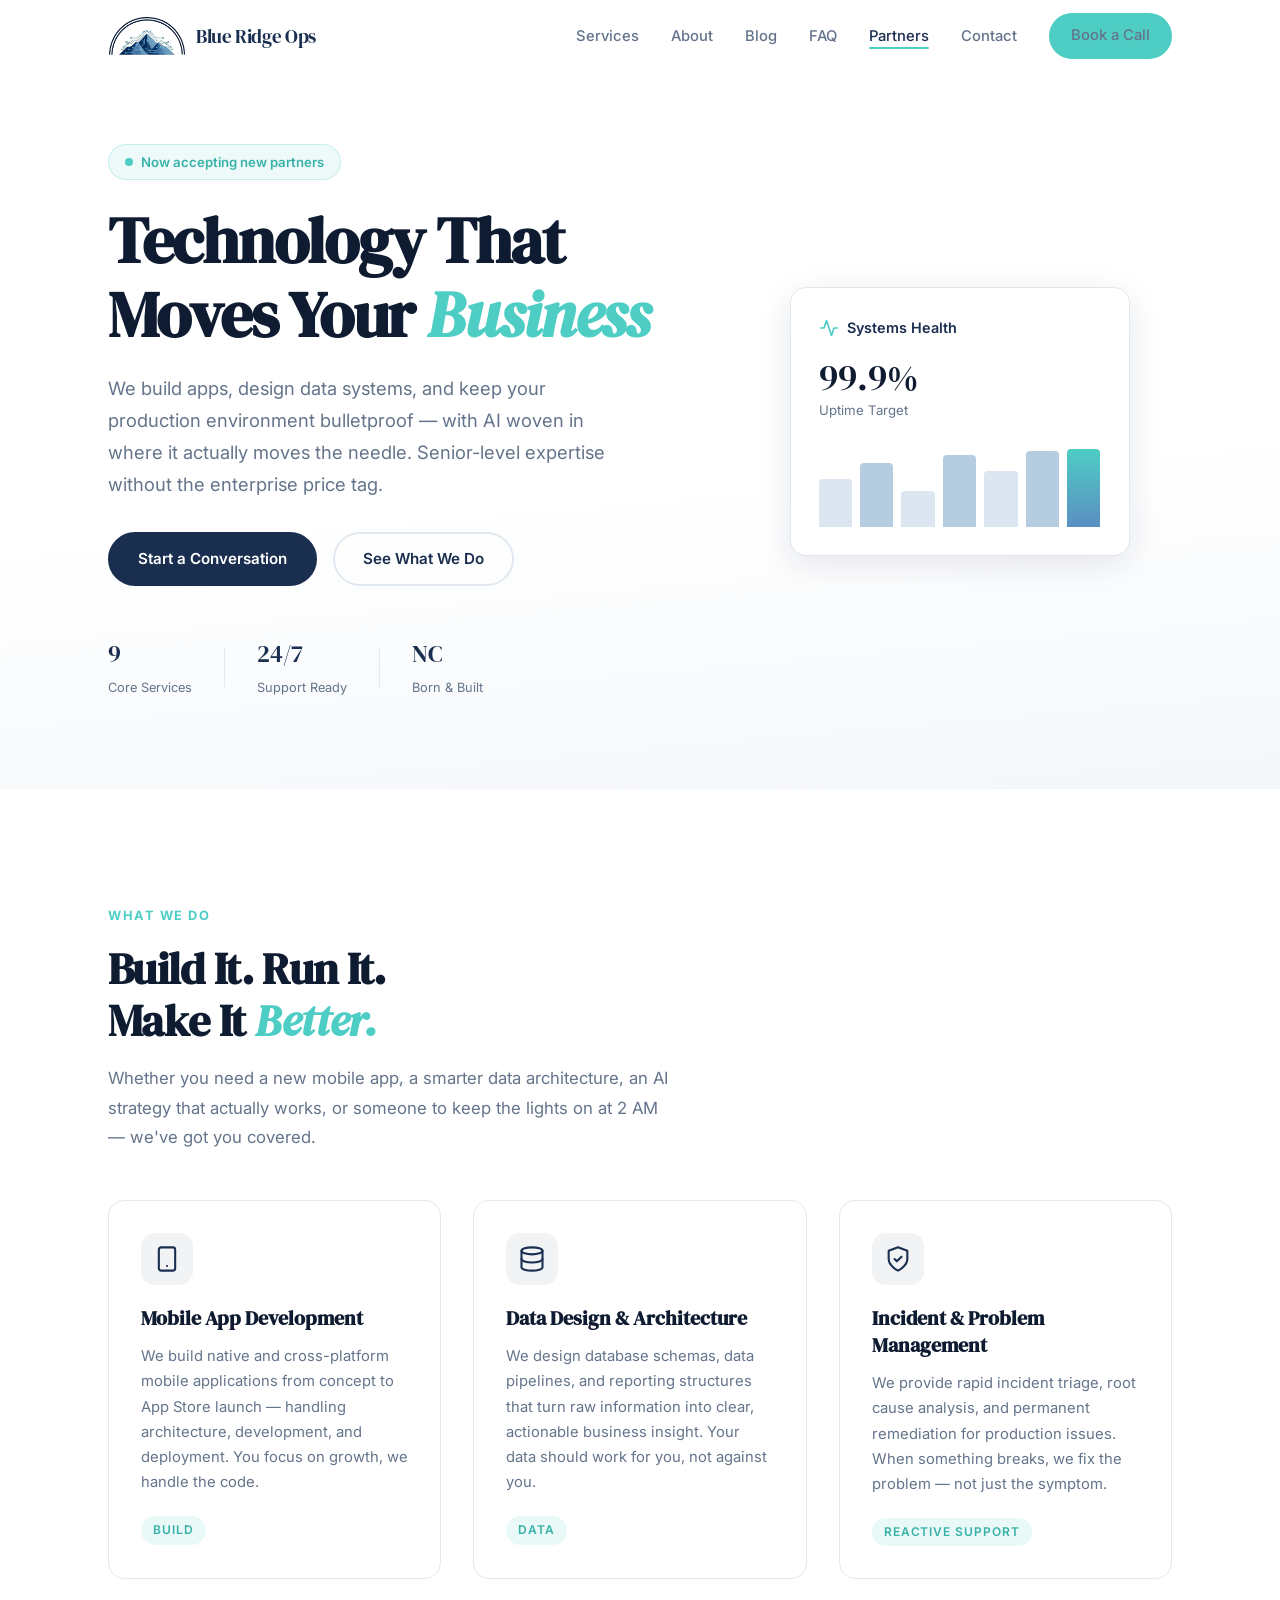
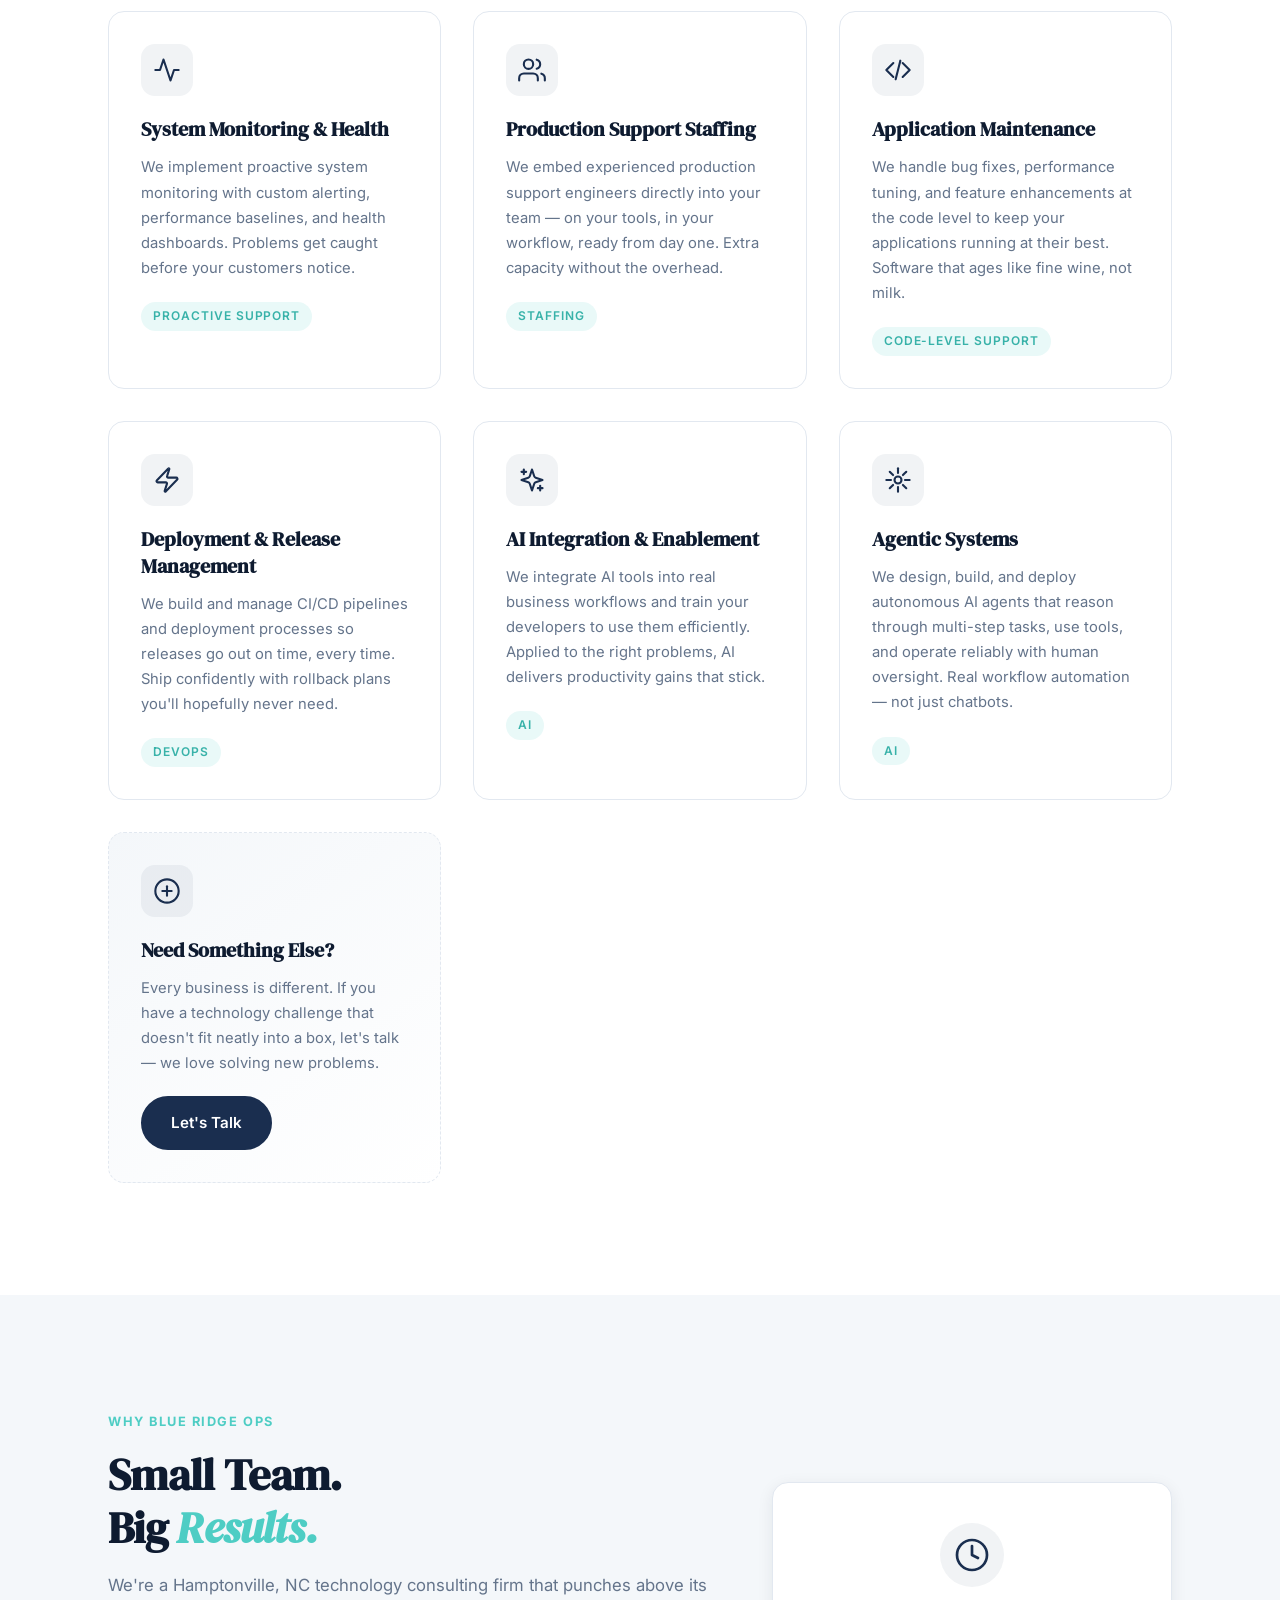
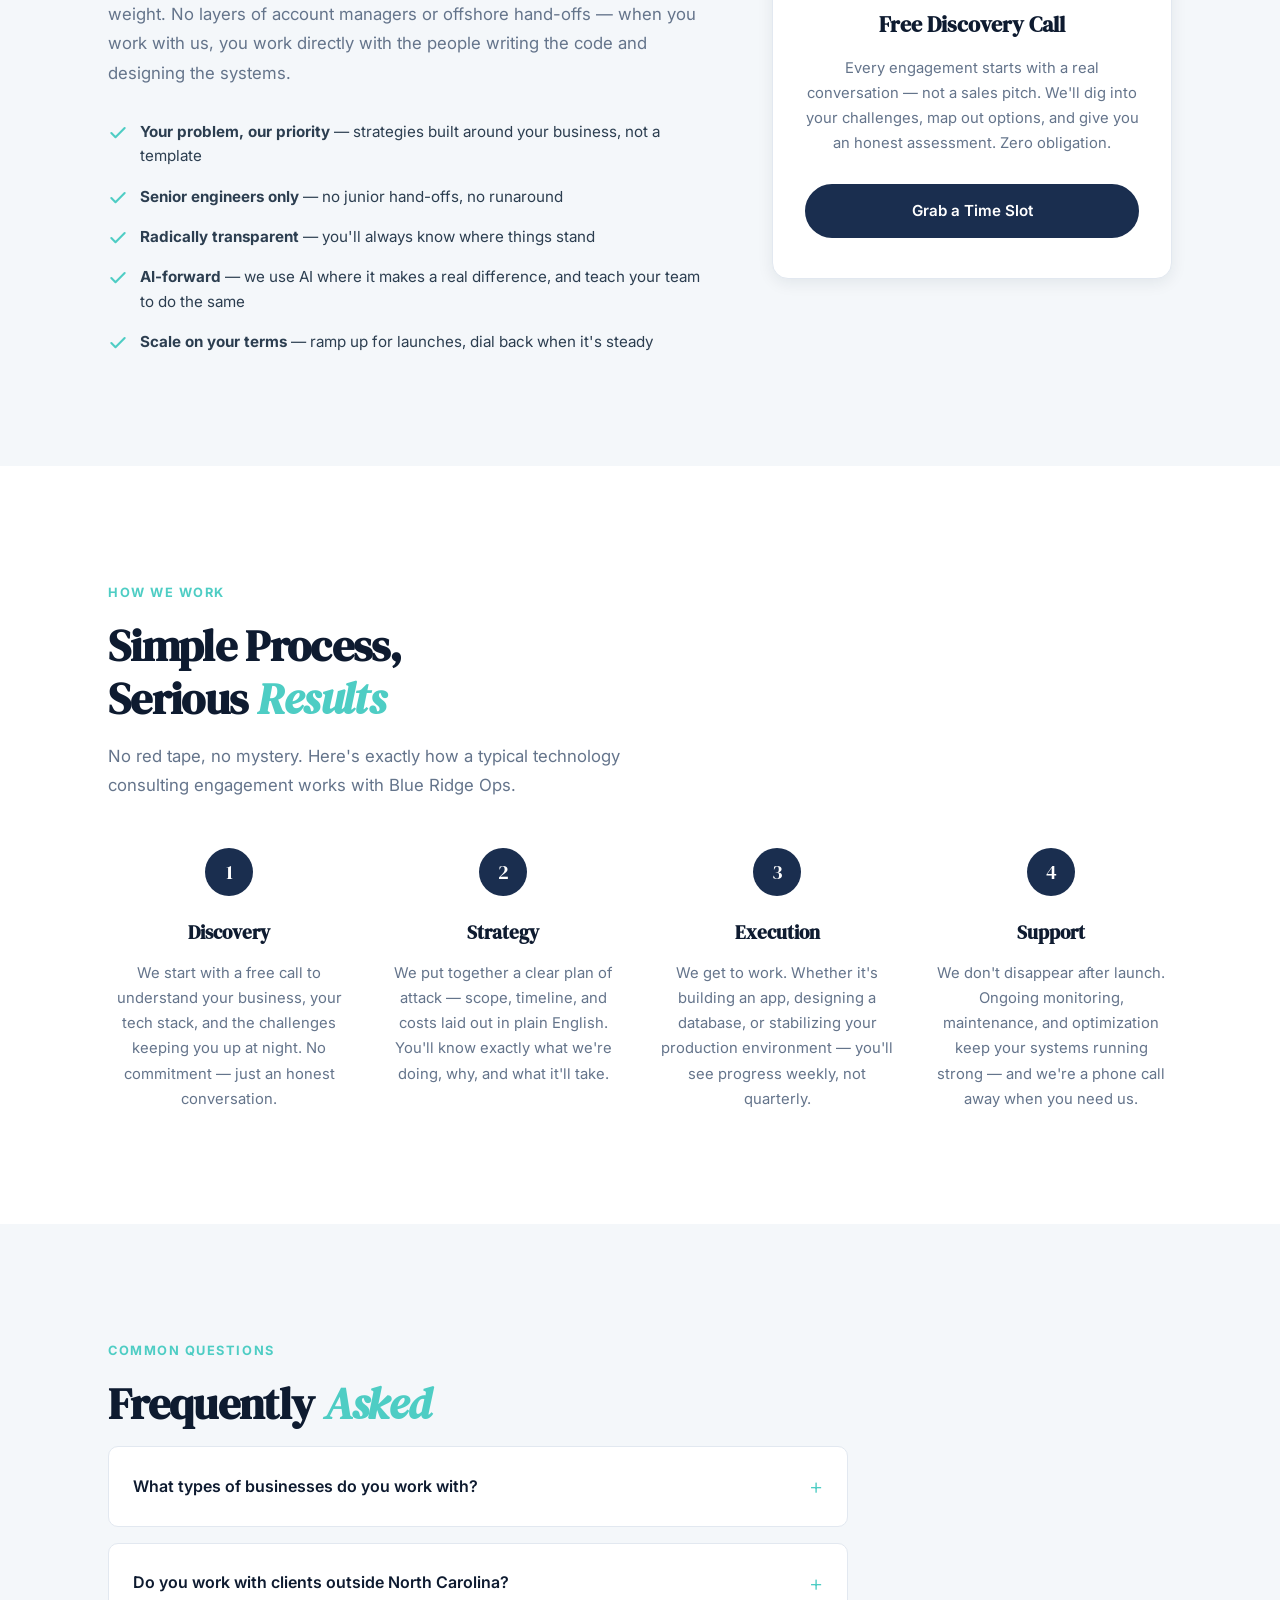
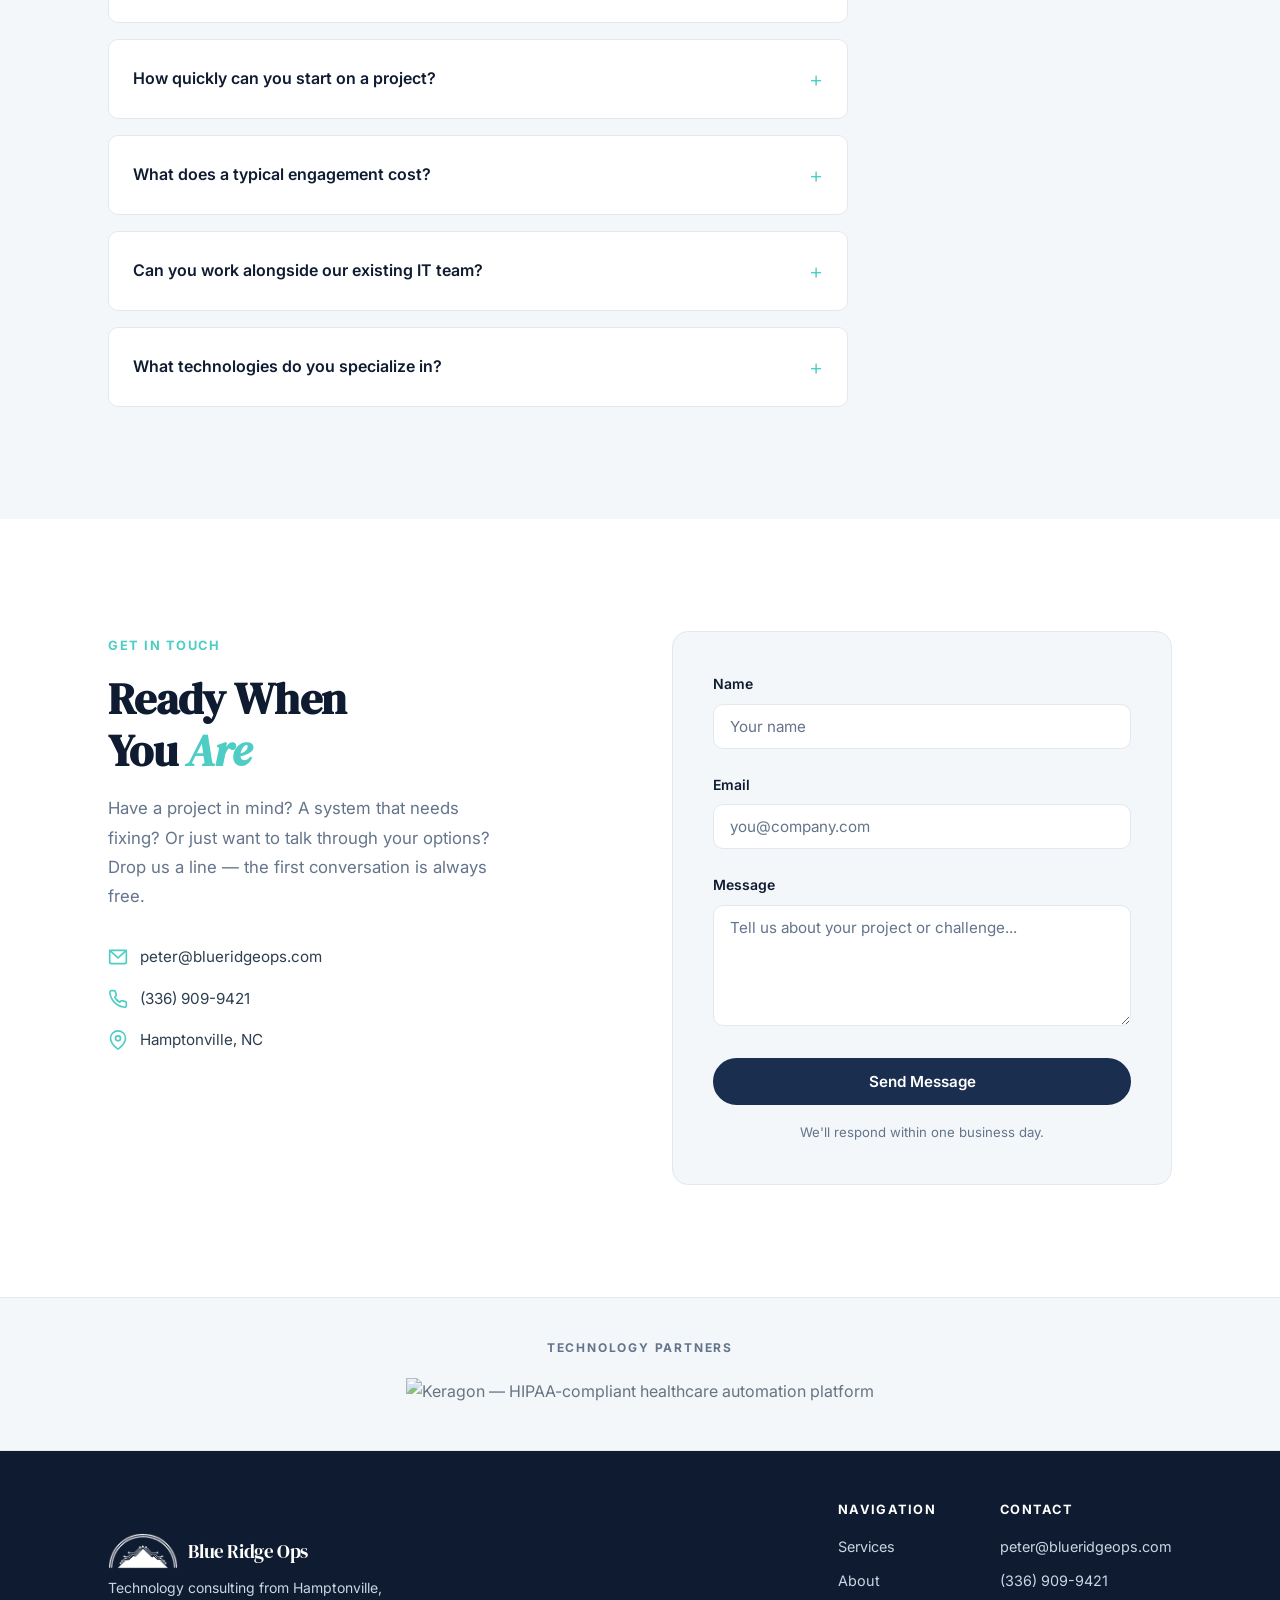
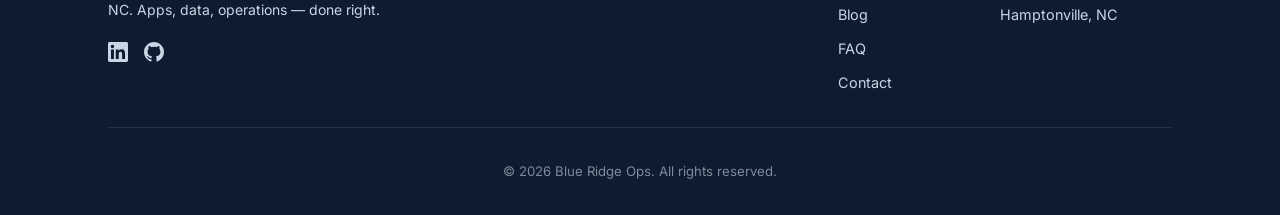
==== commit 257bf3f7: "Add Partners link to nav Co-Authored-By: Claude Opus 4.6 <noreply@anthropic.com>" ====
--- a/index.html
+++ b/index.html
@@ -383,6 +383,7 @@
         <li><a href="#about">About</a></li>
         <li><a href="/blog/">Blog</a></li>
         <li><a href="#faq">FAQ</a></li>
+        <li><a href="#partners">Partners</a></li>
         <li><a href="#contact">Contact</a></li>
         <li><a href="#contact" class="btn btn-sm">Book a Call</a></li>
       </ul>
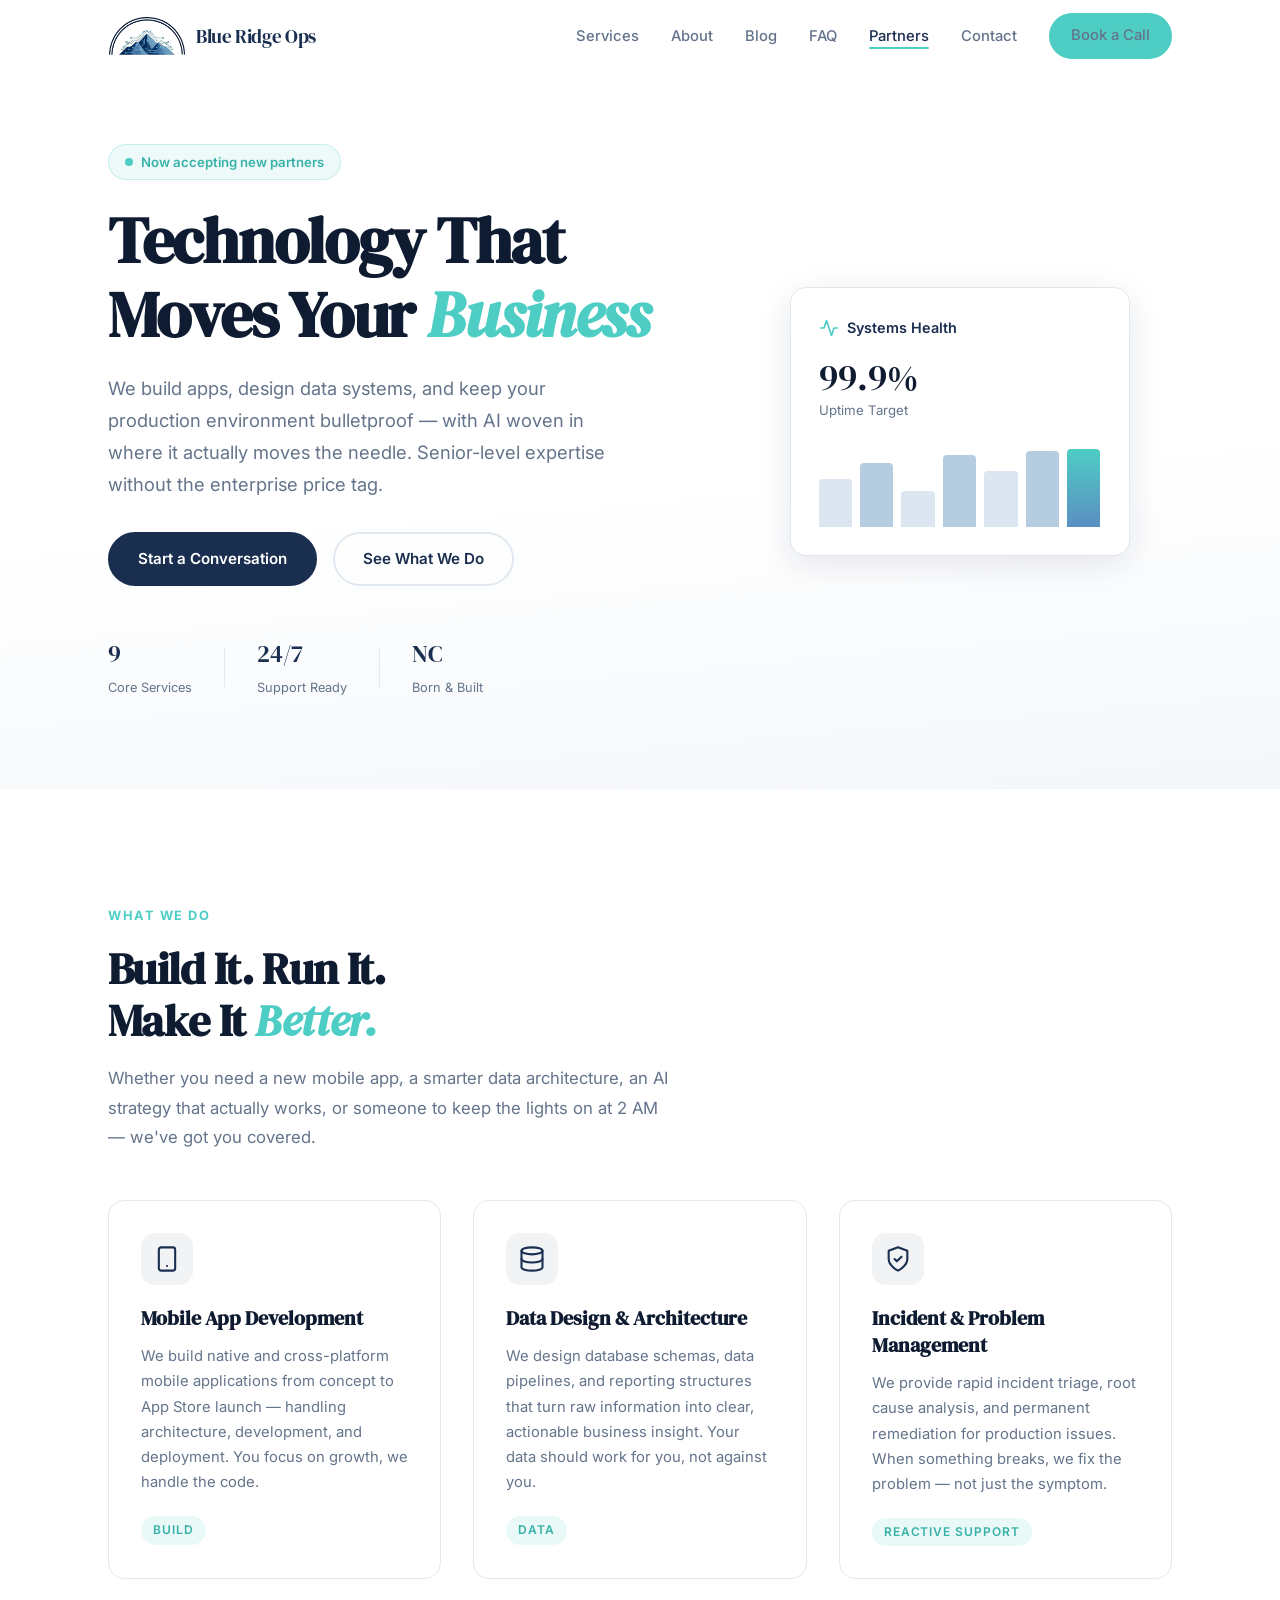
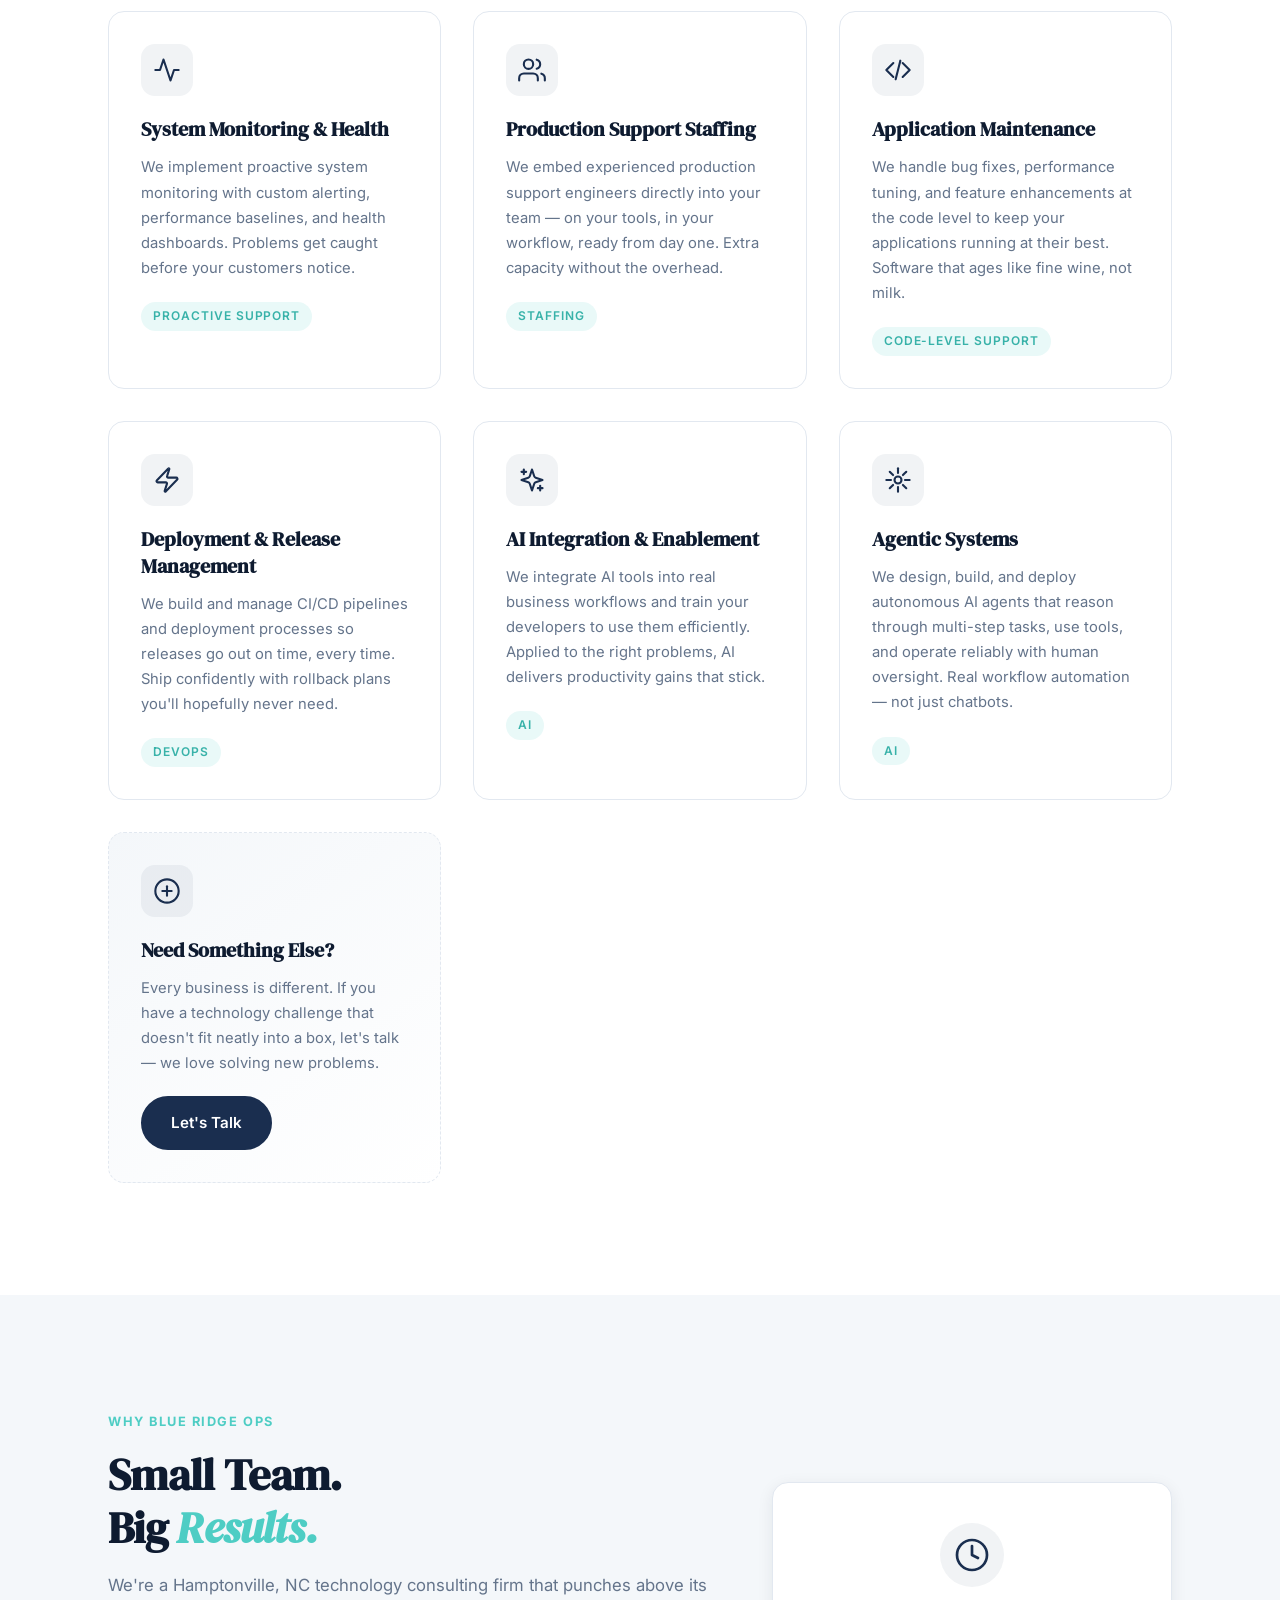
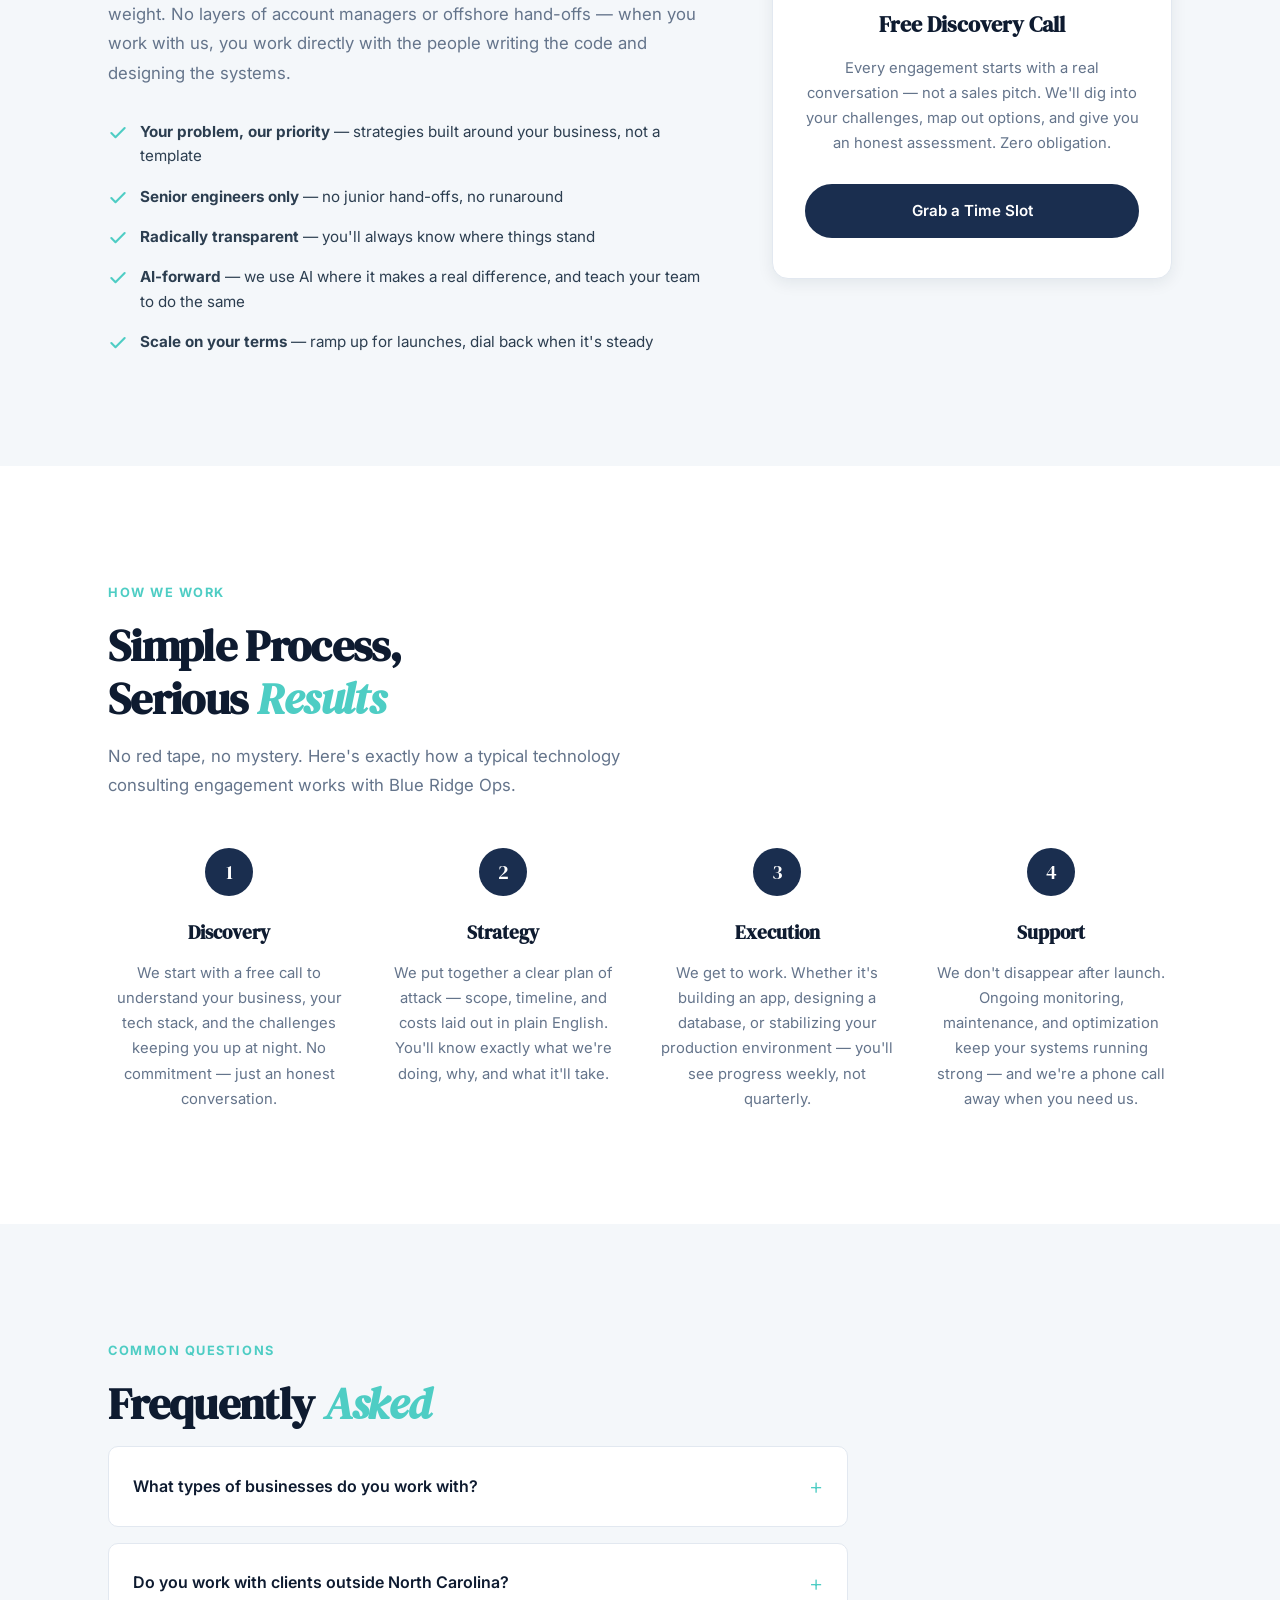
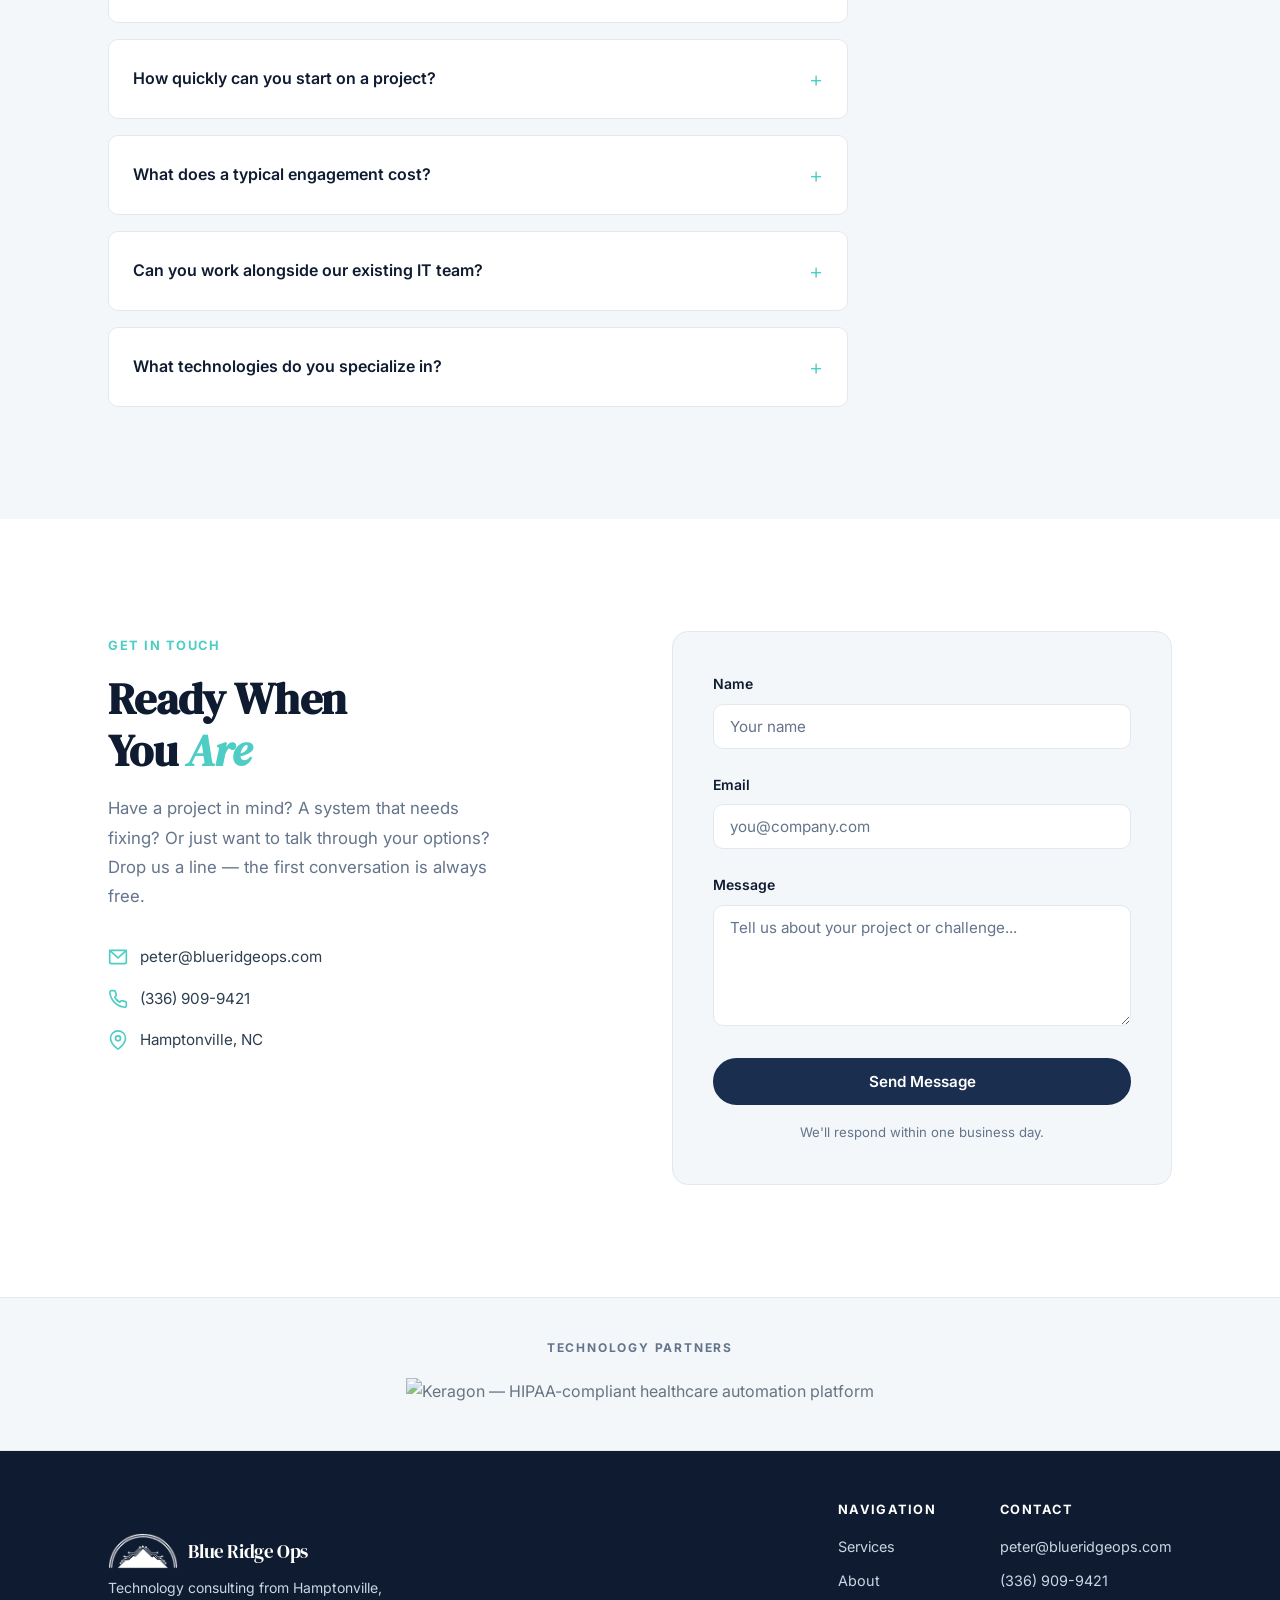
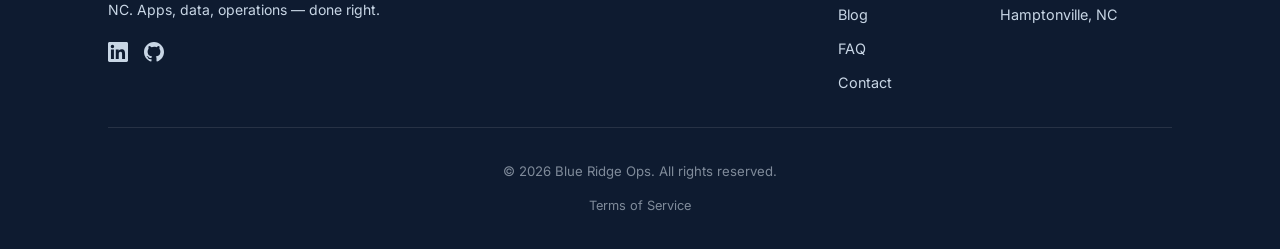
==== commit a2fe972b: "Add Terms of Service and Media Kit pages Co-Authored-By: Claude Opus 4.6 <noreply@anthropic.com>" ====
--- a/index.html
+++ b/index.html
@@ -889,6 +889,9 @@
       </div>
       <div class="footer-bottom">
         <p>&copy; <span id="year"></span> Blue Ridge Ops. All rights reserved.</p>
+        <div class="footer-legal">
+          <a href="/terms.html">Terms of Service</a>
+        </div>
       </div>
     </div>
   </footer>
--- a/styles.css
+++ b/styles.css
@@ -1454,6 +1454,102 @@
   }
 }
 
+/* --- Footer Legal --- */
+.footer-legal {
+  display: flex;
+  gap: 1.5rem;
+  justify-content: center;
+  margin-top: 0.75rem;
+}
+
+.footer-legal a {
+  font-size: 0.8rem;
+  color: rgba(203, 213, 225, 0.6);
+  transition: color 0.2s ease;
+}
+
+.footer-legal a:hover {
+  color: var(--accent);
+}
+
+/* --- Media Kit --- */
+.media-kit-logo-display {
+  display: grid;
+  grid-template-columns: 1fr 1fr;
+  gap: 1.5rem;
+  margin: 1.5rem 0 2rem;
+}
+
+.media-kit-logo-card {
+  display: flex;
+  flex-direction: column;
+  align-items: center;
+  gap: 1rem;
+  padding: 2rem;
+  border-radius: var(--radius);
+  border: 1px solid var(--border);
+}
+
+.media-kit-logo-card img {
+  max-height: 60px;
+  width: auto;
+}
+
+.media-kit-logo-card span {
+  font-size: 0.825rem;
+  color: var(--text-light);
+}
+
+.media-kit-logo-light {
+  background: var(--bg);
+}
+
+.media-kit-logo-dark {
+  background: var(--bg-dark);
+}
+
+.media-kit-logo-dark span {
+  color: var(--text-on-dark);
+}
+
+.media-kit-colors {
+  display: grid;
+  grid-template-columns: repeat(3, 1fr);
+  gap: 1rem;
+  margin: 1.5rem 0 2rem;
+}
+
+.media-kit-swatch {
+  display: flex;
+  flex-direction: column;
+  justify-content: flex-end;
+  padding: 1.25rem;
+  border-radius: var(--radius-sm);
+  min-height: 100px;
+}
+
+.swatch-label {
+  font-size: 0.825rem;
+  font-weight: 600;
+  color: #fff;
+}
+
+.swatch-hex {
+  font-size: 0.8rem;
+  color: rgba(255, 255, 255, 0.75);
+  font-family: monospace;
+}
+
+@media (max-width: 640px) {
+  .media-kit-logo-display {
+    grid-template-columns: 1fr;
+  }
+
+  .media-kit-colors {
+    grid-template-columns: repeat(2, 1fr);
+  }
+}
+
 /* --- Reduced Motion --- */
 @media (prefers-reduced-motion: reduce) {
   *,
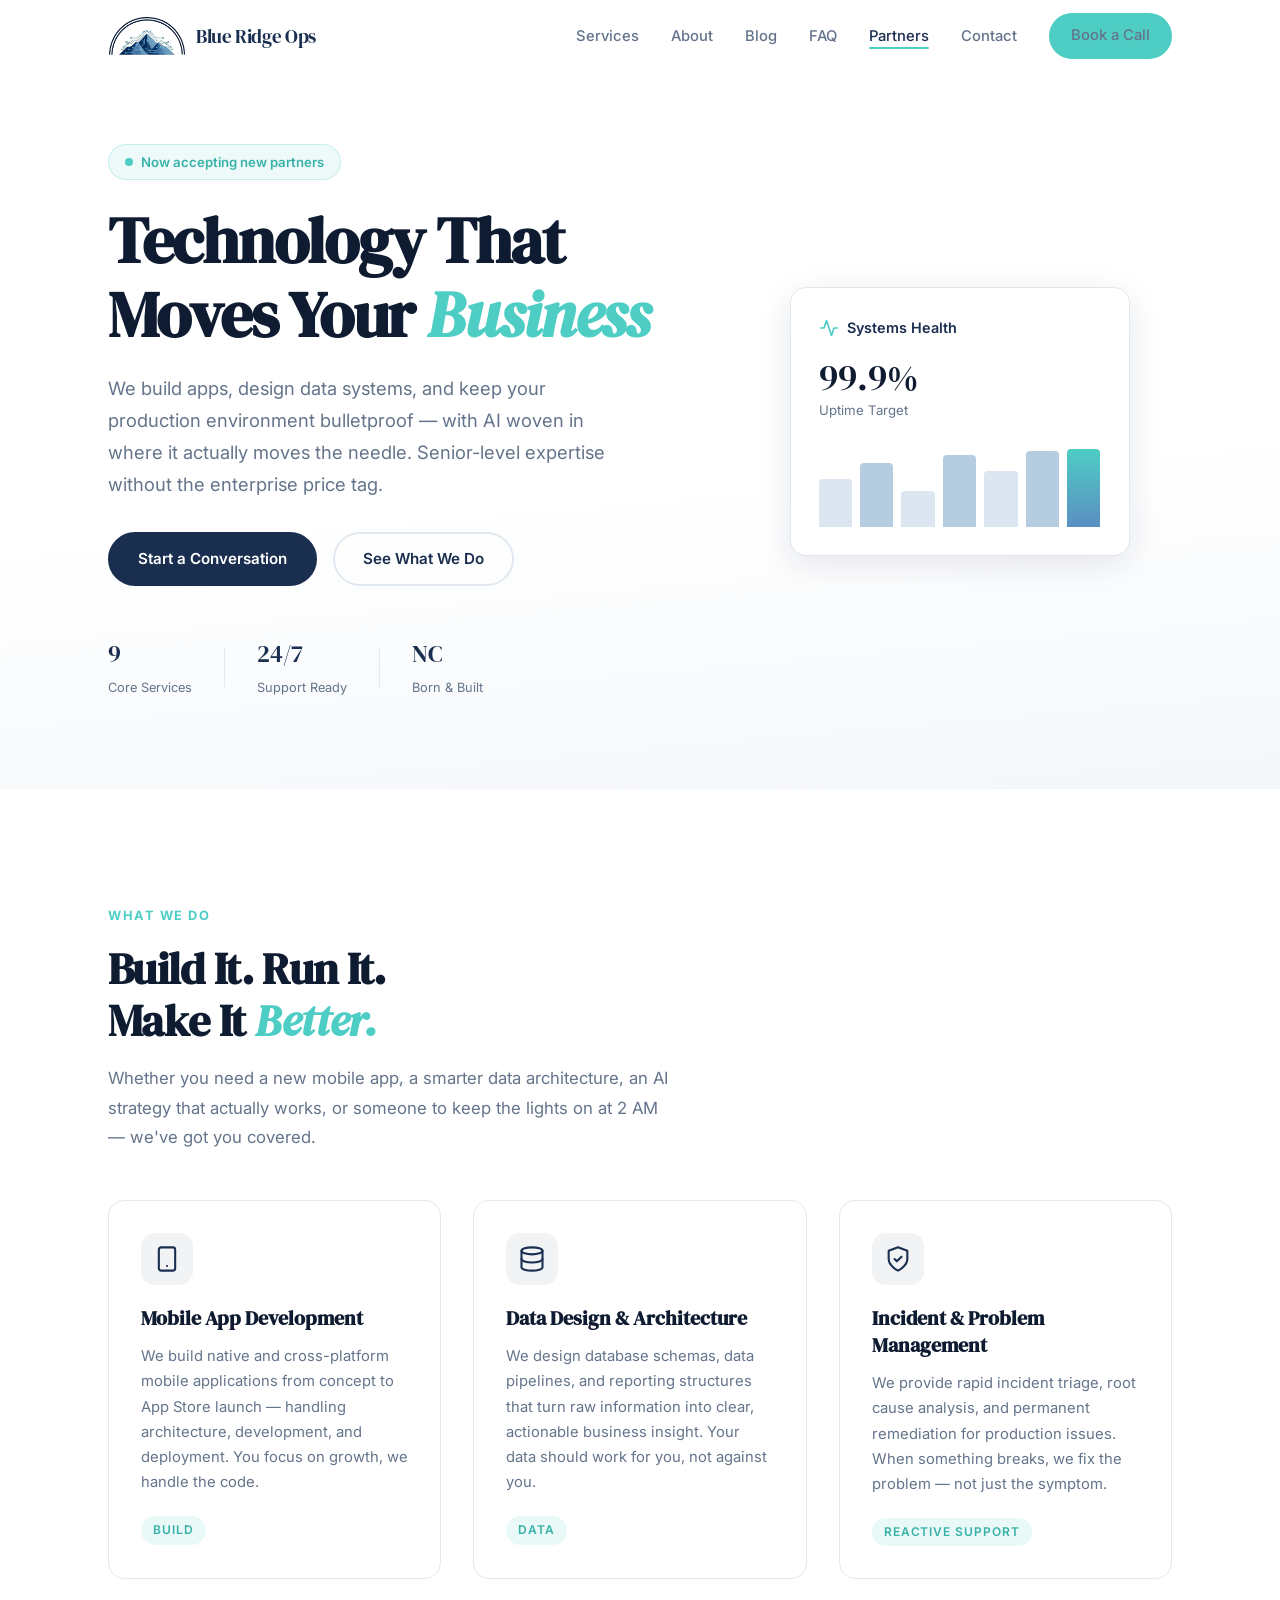
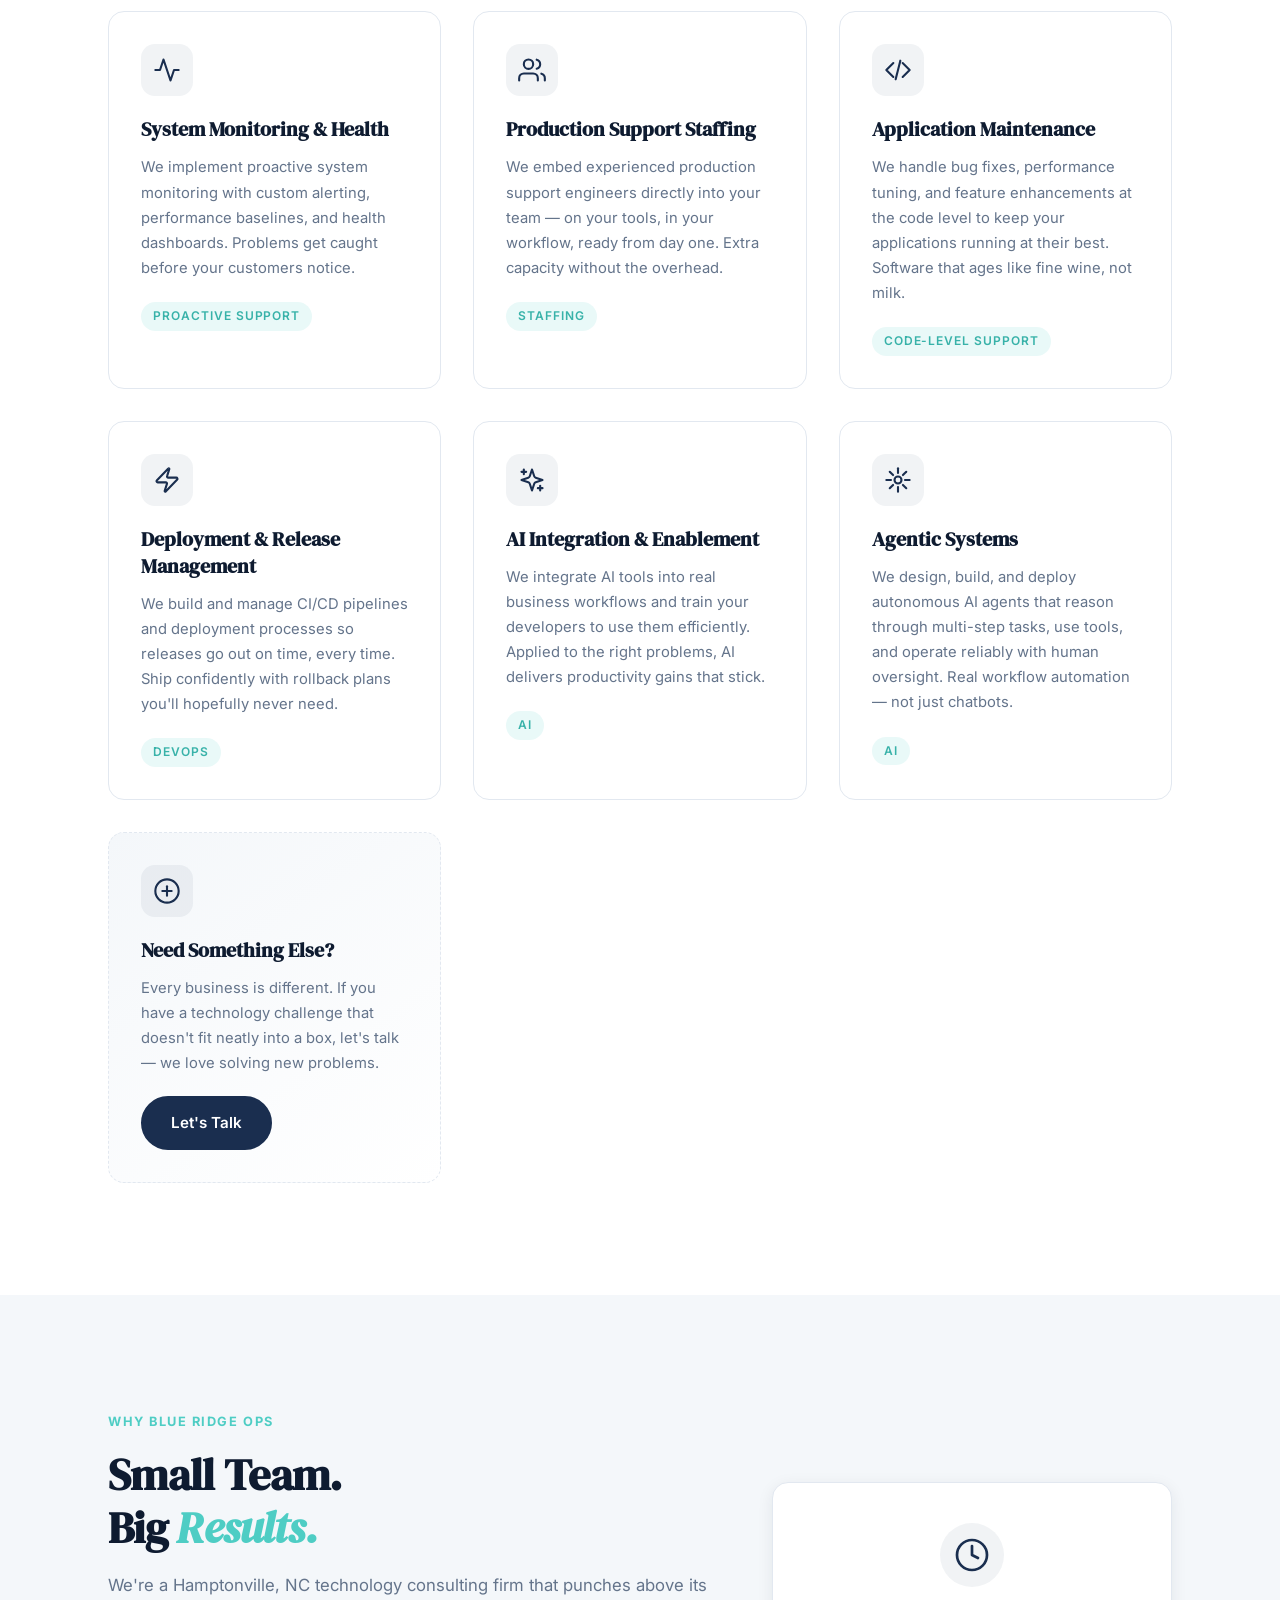
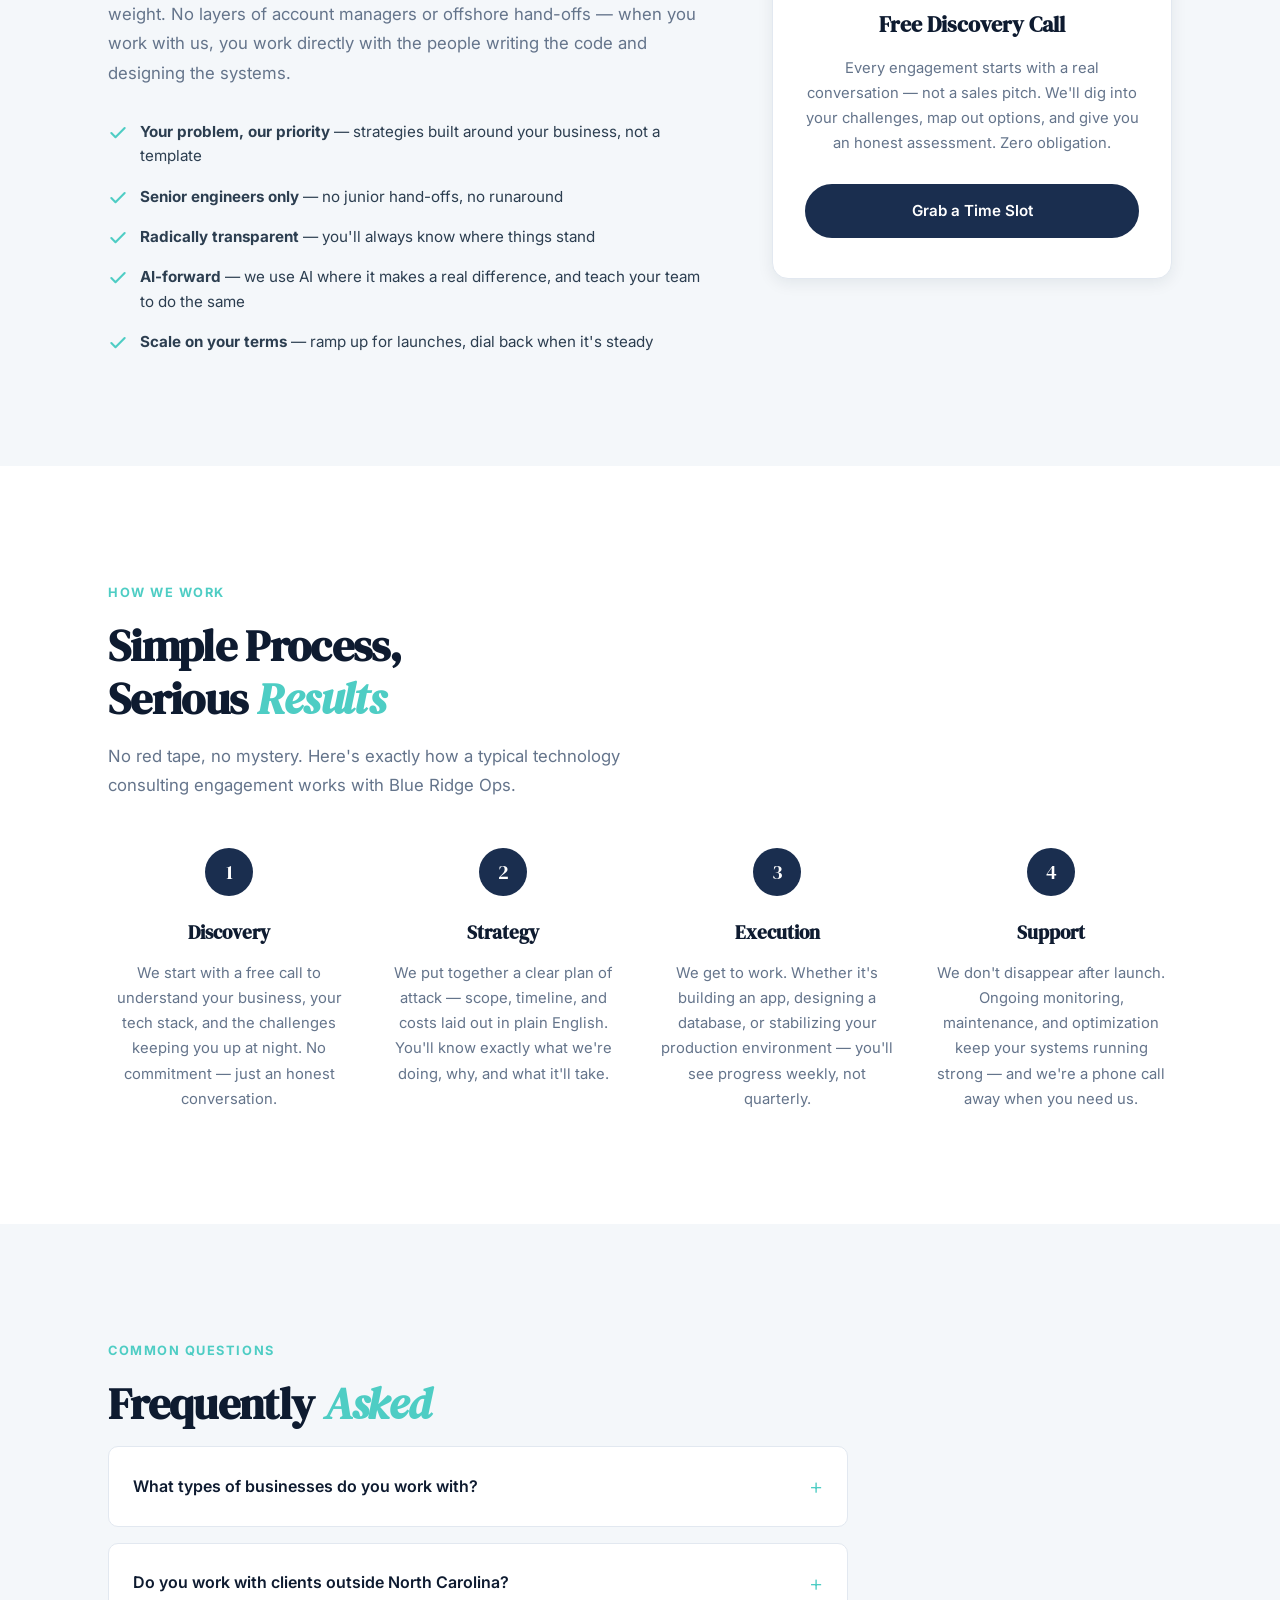
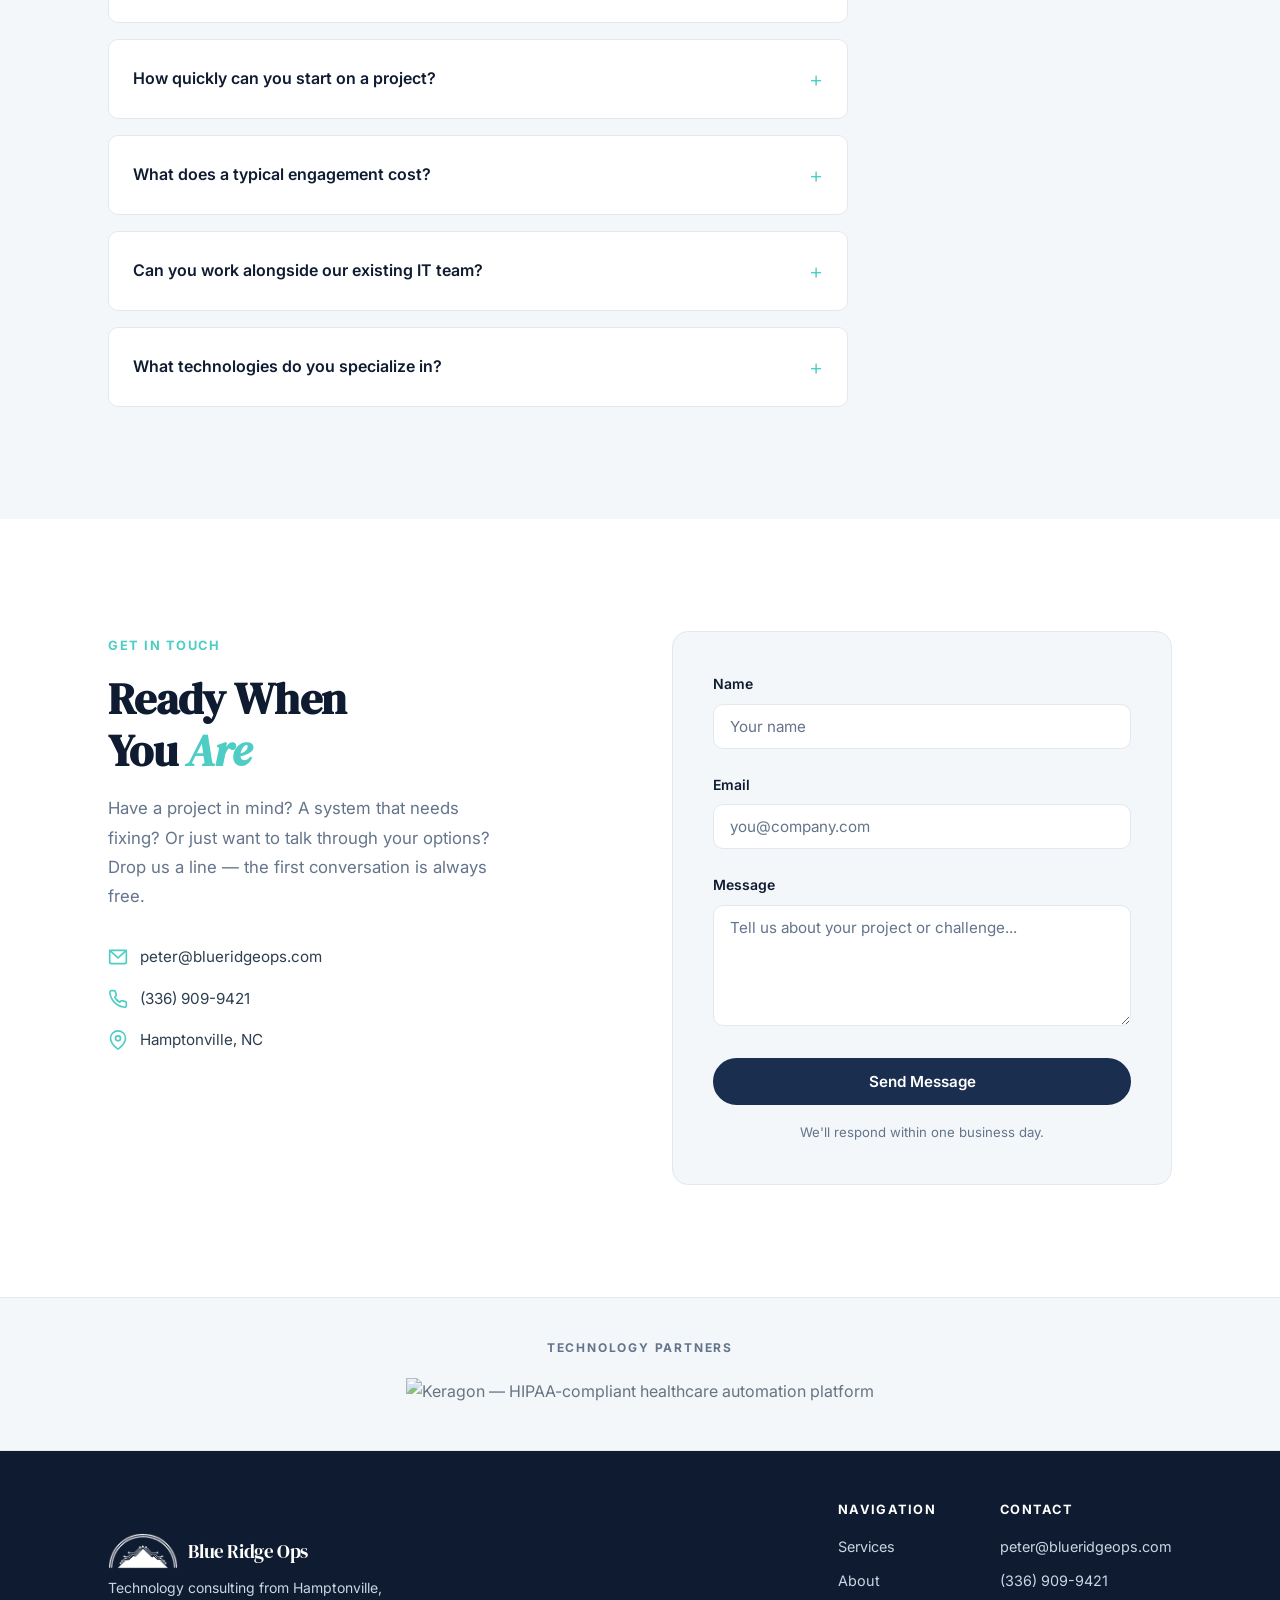
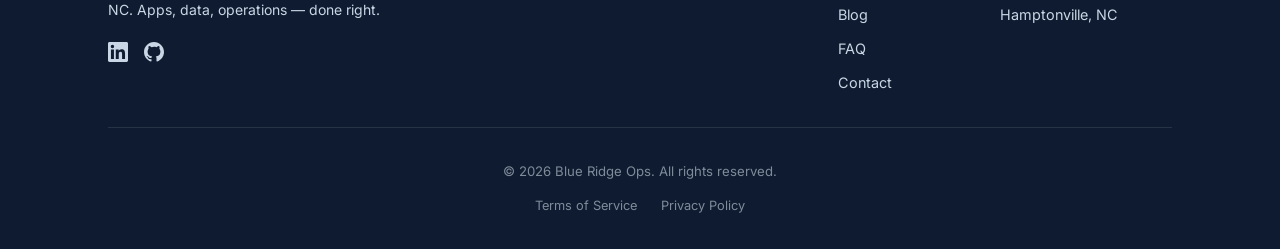
==== commit 9ba376ac: "Add privacy policy page and link it in site footer Co-Authored-By: Claude Opus 4.6 (1M context) <nor" ====
--- a/index.html
+++ b/index.html
@@ -891,6 +891,7 @@
         <p>&copy; <span id="year"></span> Blue Ridge Ops. All rights reserved.</p>
         <div class="footer-legal">
           <a href="/terms.html">Terms of Service</a>
+          <a href="/privacy.html">Privacy Policy</a>
         </div>
       </div>
     </div>
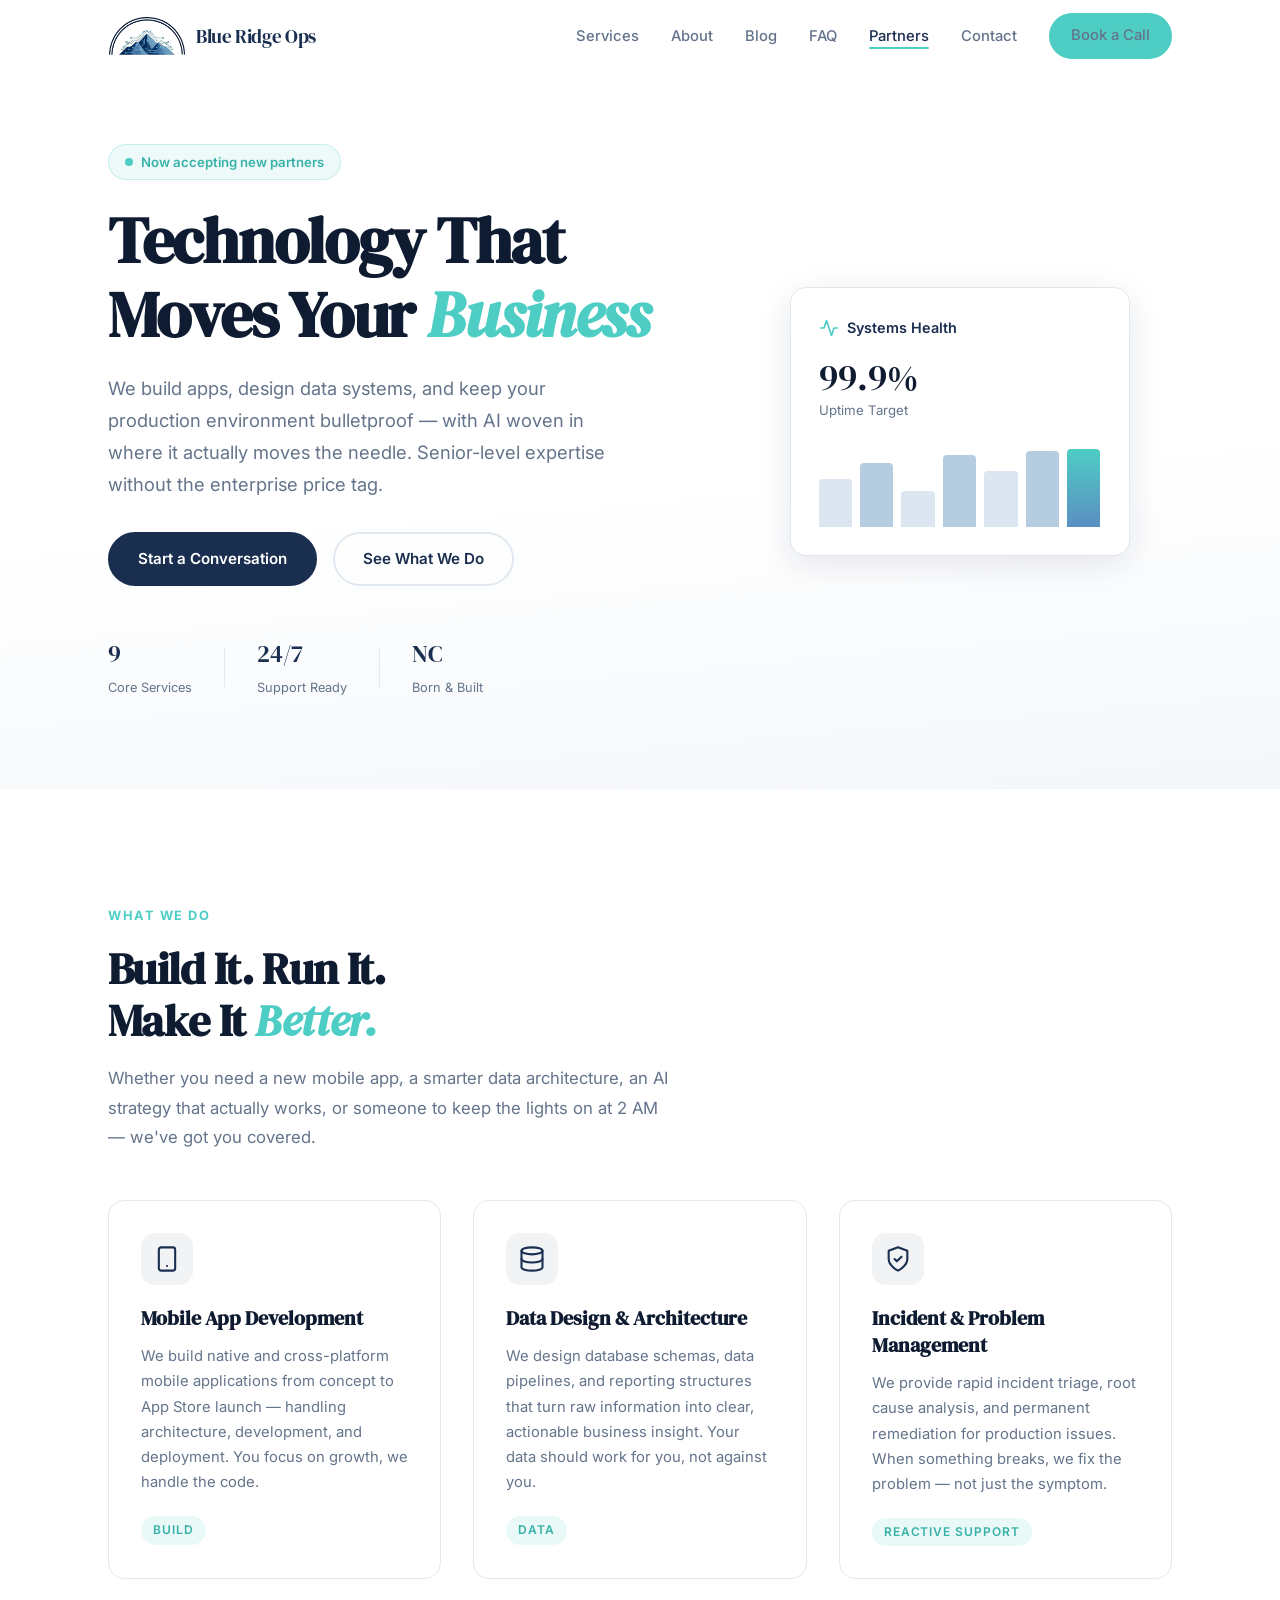
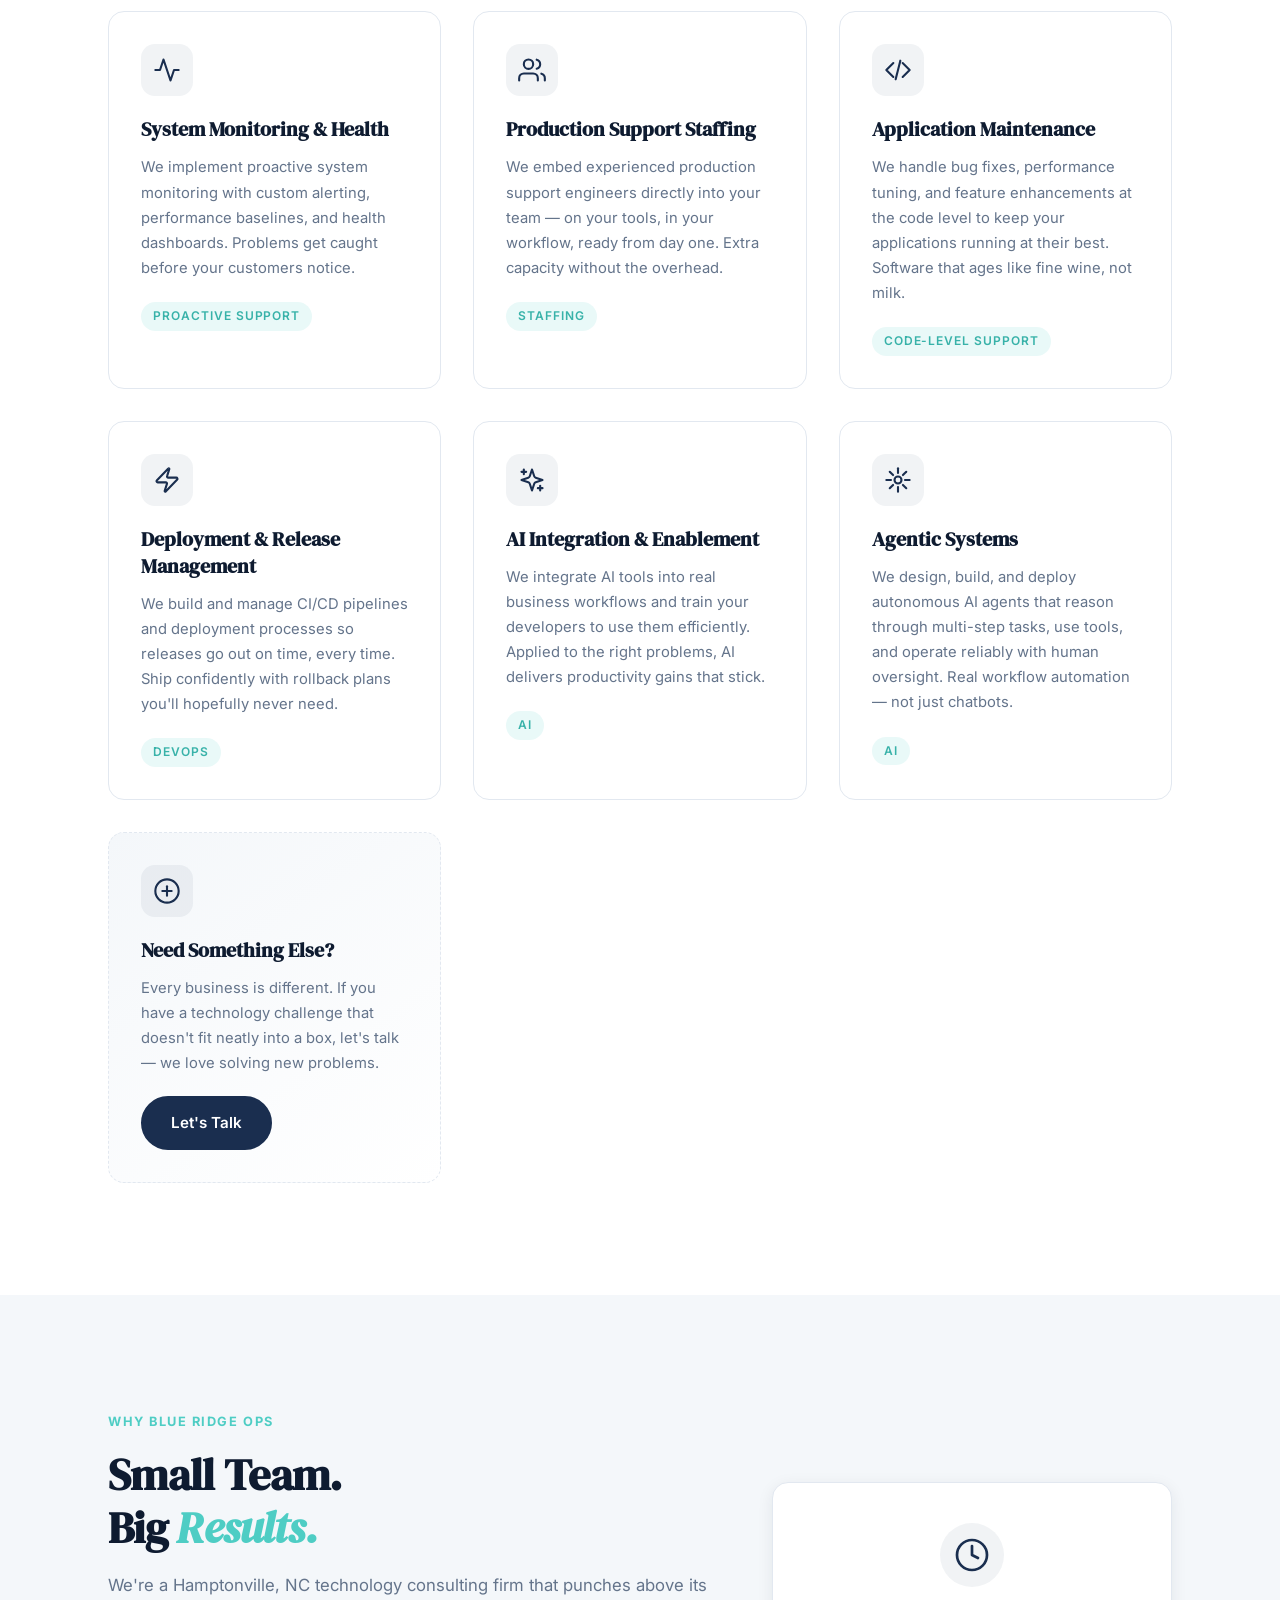
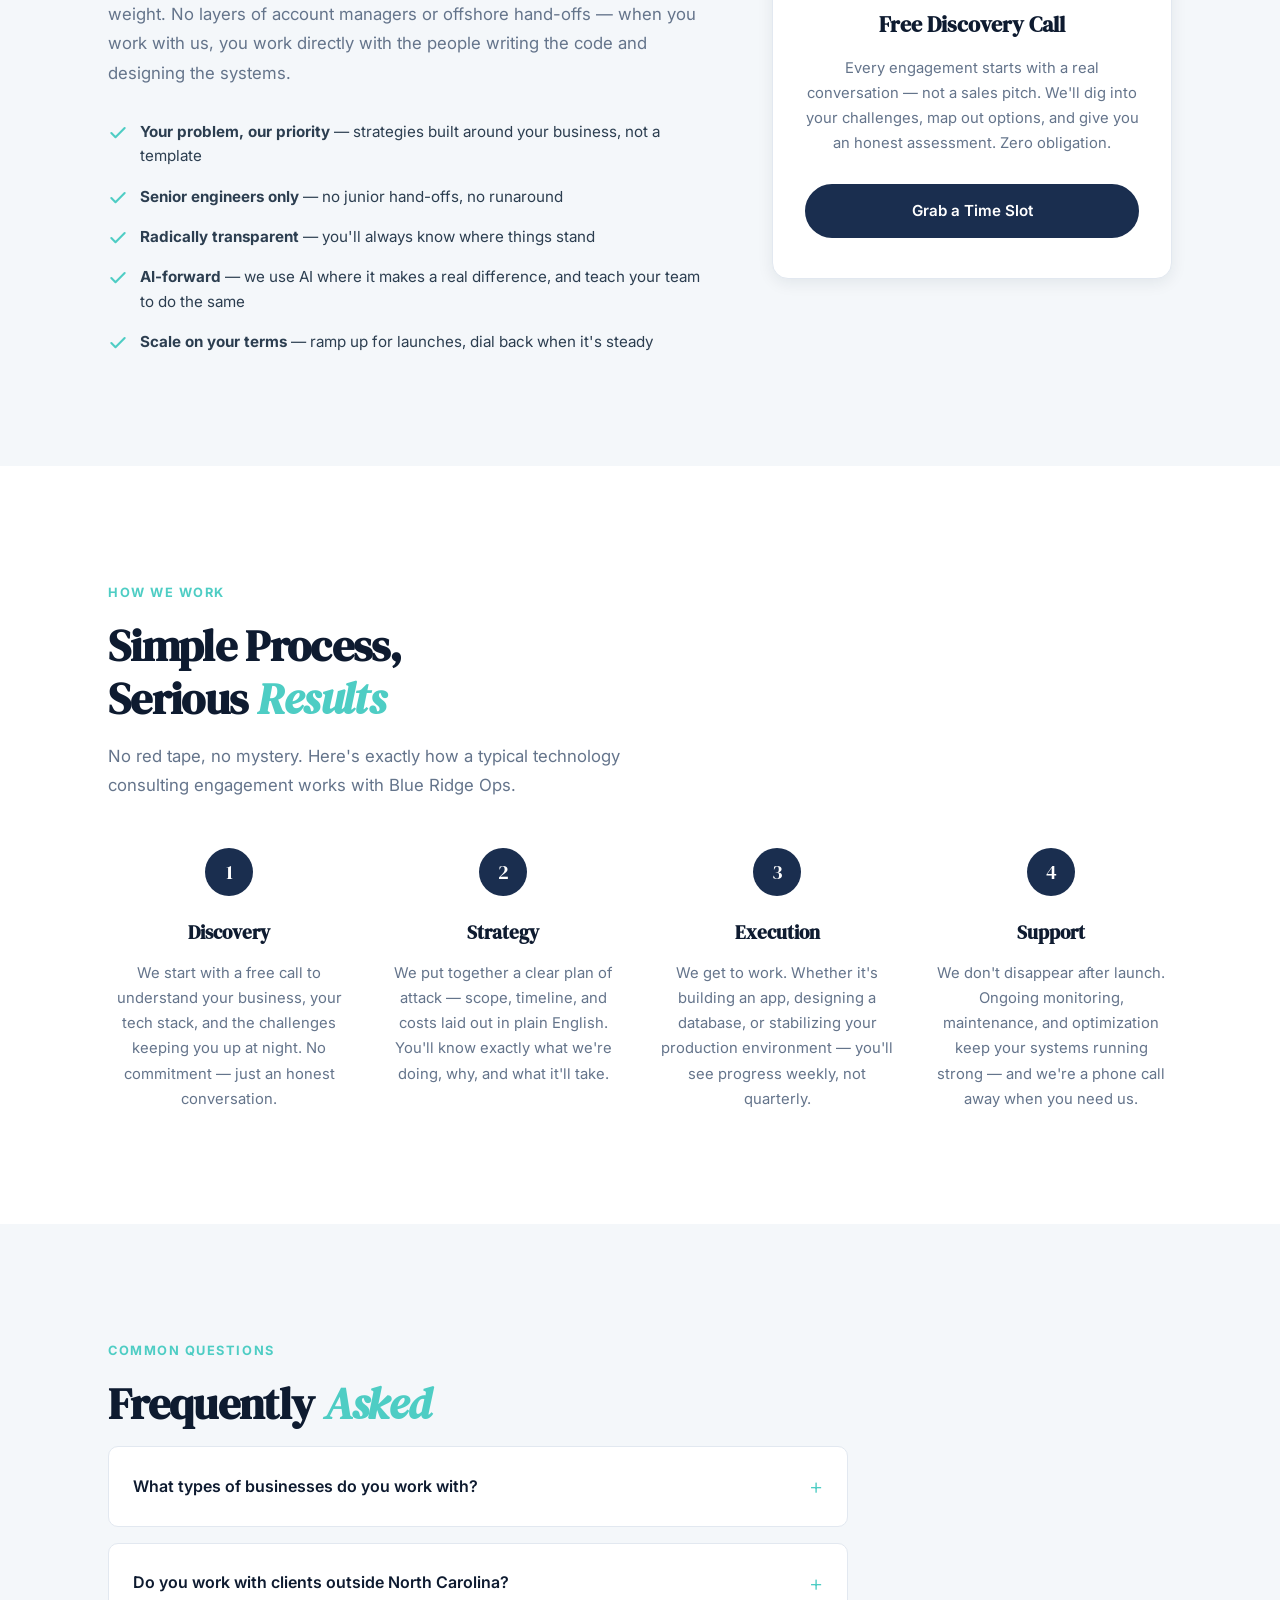
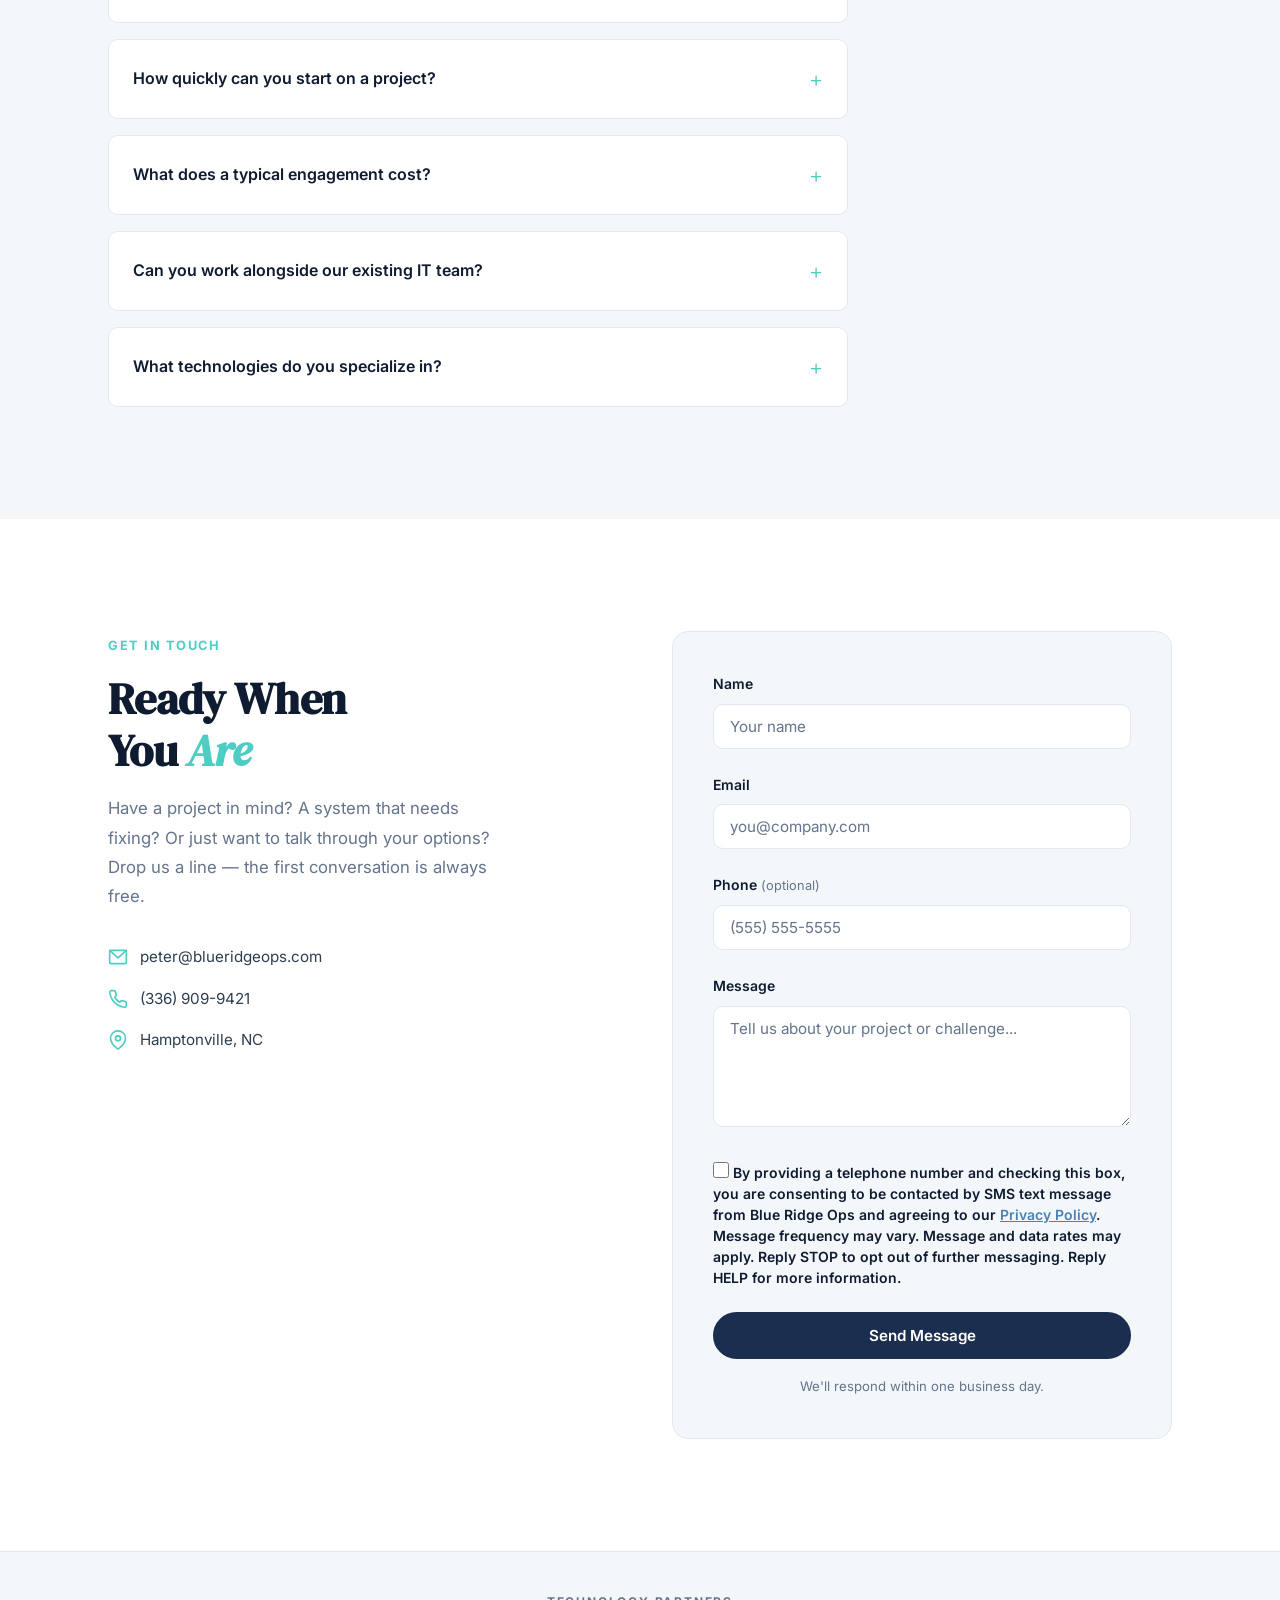
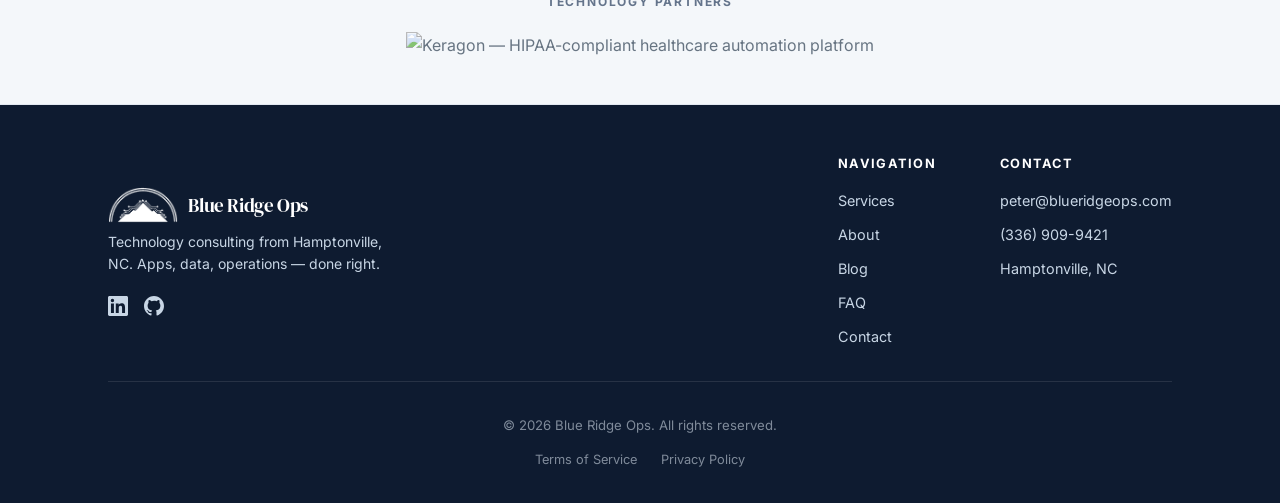
==== commit 88d97258: "Add phone field and SMS opt-in checkbox to contact form for Zoom 10DLC compliance Adds optional phon" ====
--- a/index.html
+++ b/index.html
@@ -820,9 +820,19 @@
             <input type="email" id="email" name="email" required placeholder="you@company.com" autocomplete="email">
           </div>
           <div class="form-group">
+            <label for="phone">Phone <span class="label-optional">(optional)</span></label>
+            <input type="tel" id="phone" name="phone" placeholder="(555) 555-5555" autocomplete="tel">
+          </div>
+          <div class="form-group">
             <label for="message">Message</label>
             <textarea id="message" name="message" rows="5" required
               placeholder="Tell us about your project or challenge..."></textarea>
+          </div>
+          <div class="form-group form-group-checkbox">
+            <label class="checkbox-label">
+              <input type="checkbox" id="sms-optin" name="sms_optin">
+              <span>By providing a telephone number and checking this box, you are consenting to be contacted by SMS text message from Blue Ridge Ops and agreeing to our <a href="/privacy.html" target="_blank">Privacy Policy</a>. Message frequency may vary. Message and data rates may apply. Reply STOP to opt out of further messaging. Reply HELP for more information.</span>
+            </label>
           </div>
           <button type="submit" class="btn btn-primary btn-block">Send Message</button>
           <p class="form-note">We'll respond within one business day.</p>
--- a/styles.css
+++ b/styles.css
@@ -864,6 +864,40 @@
   min-height: 120px;
 }
 
+.label-optional {
+  font-weight: 400;
+  color: var(--text-light);
+  font-size: 0.8rem;
+}
+
+.form-group-checkbox {
+  margin-bottom: 1.5rem;
+}
+
+.checkbox-label {
+  display: flex;
+  align-items: flex-start;
+  gap: 0.625rem;
+  font-size: 0.825rem;
+  color: var(--text-light);
+  line-height: 1.5;
+  cursor: pointer;
+}
+
+.checkbox-label input[type="checkbox"] {
+  margin-top: 0.2rem;
+  flex-shrink: 0;
+  width: 1rem;
+  height: 1rem;
+  accent-color: var(--primary);
+  cursor: pointer;
+}
+
+.checkbox-label a {
+  color: var(--primary-light);
+  text-decoration: underline;
+}
+
 .form-honey {
   position: absolute;
   left: -9999px;
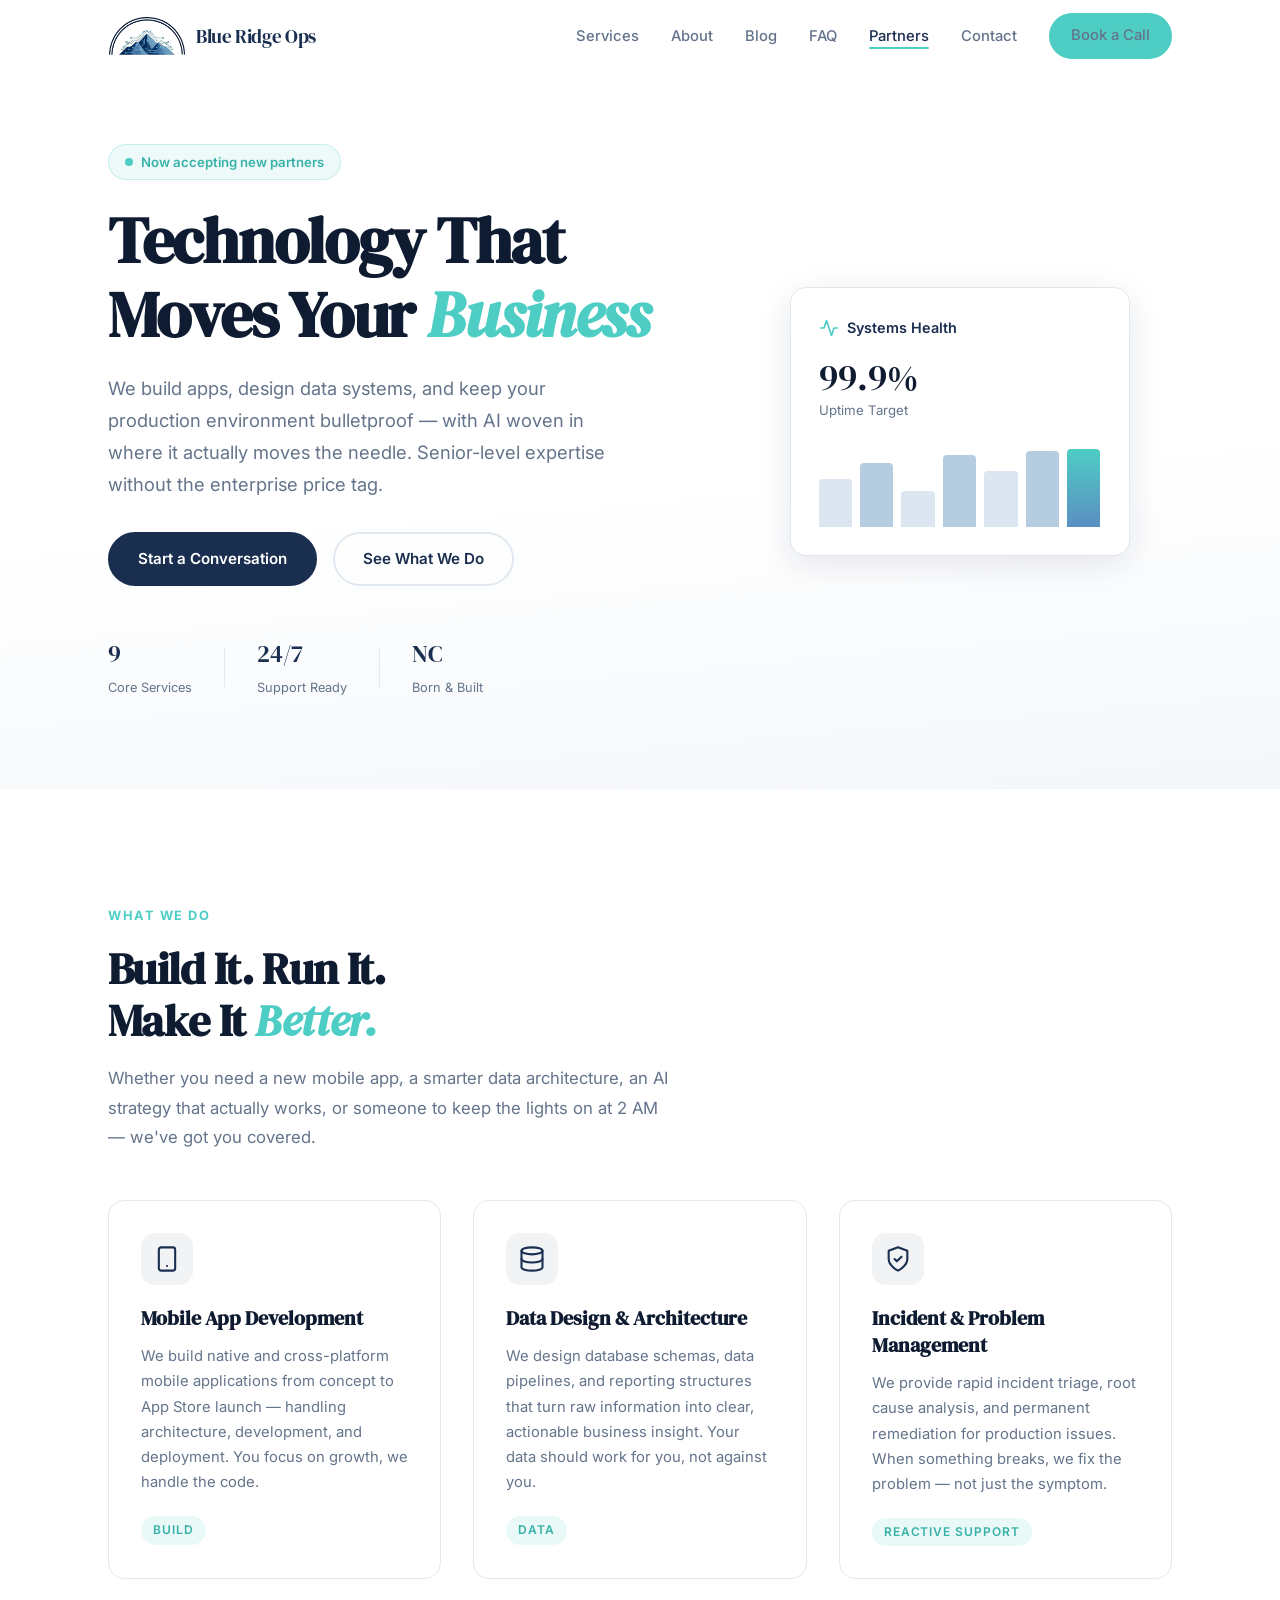
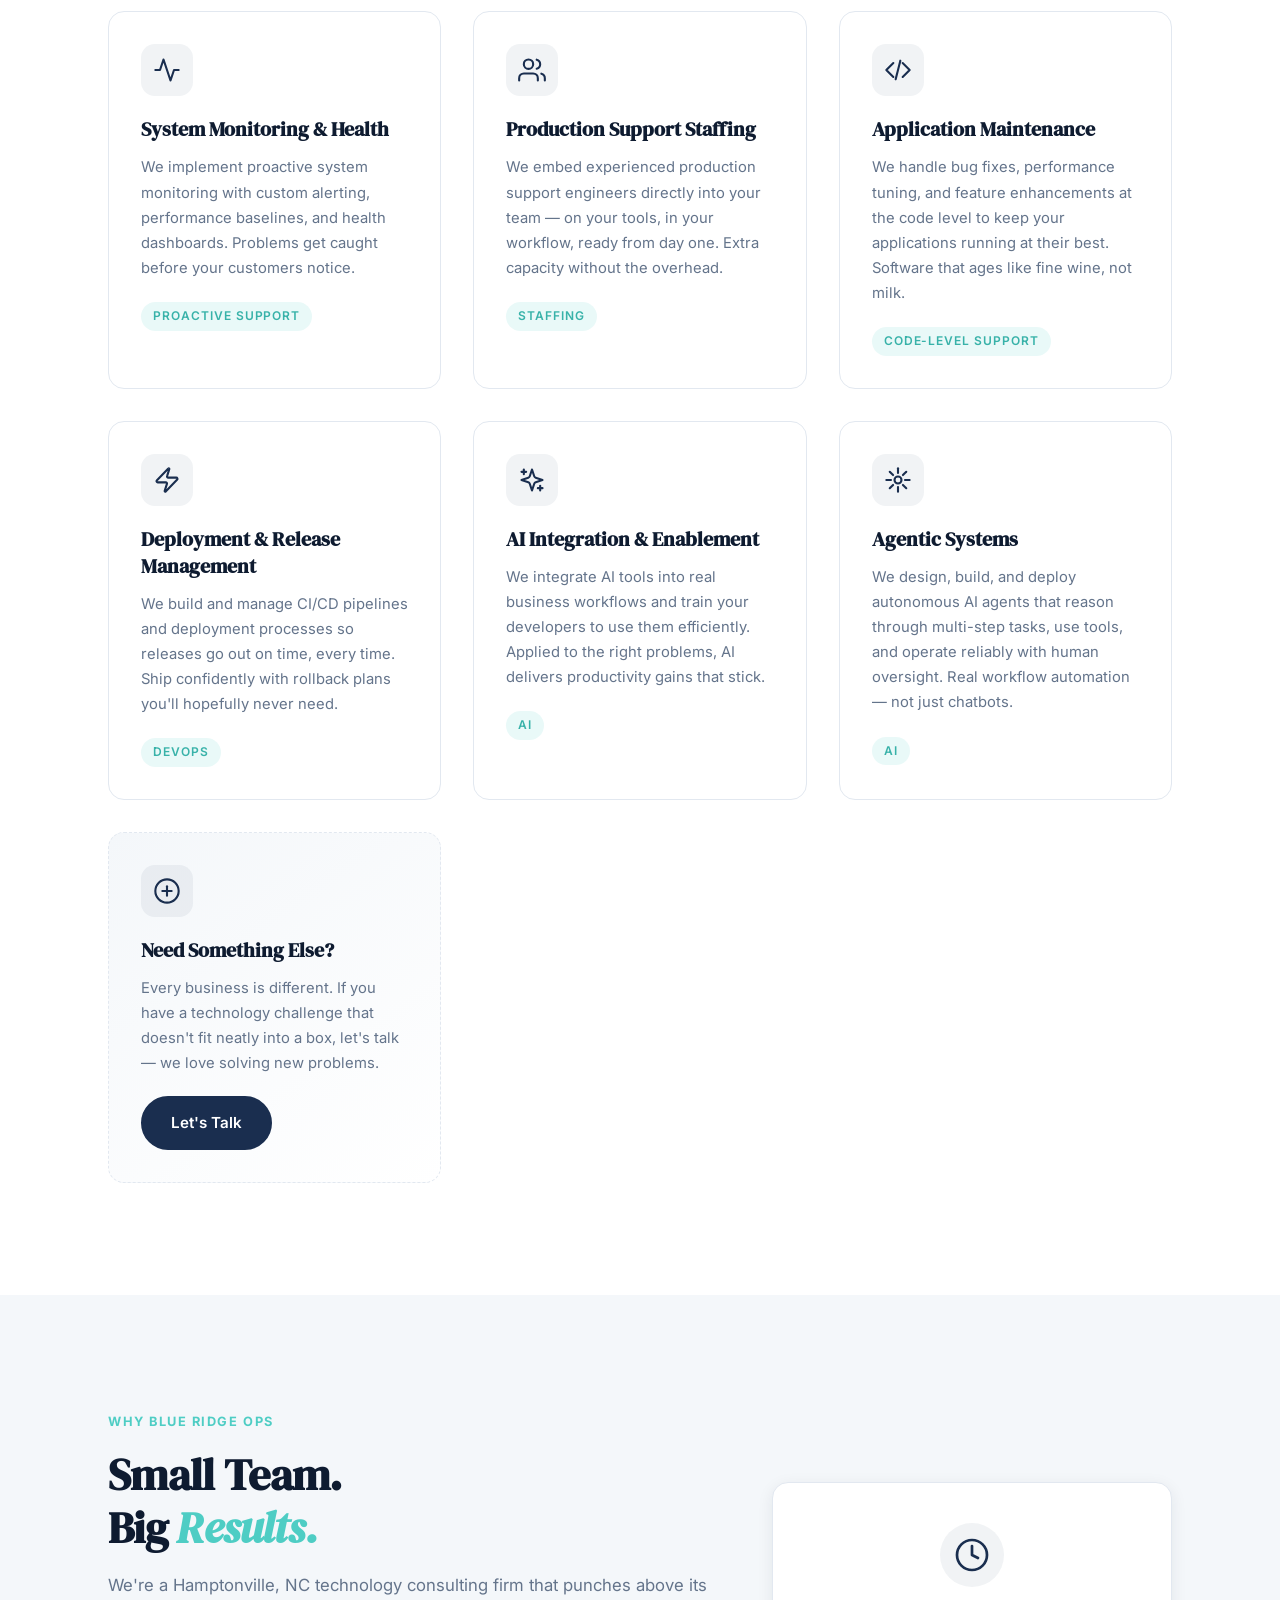
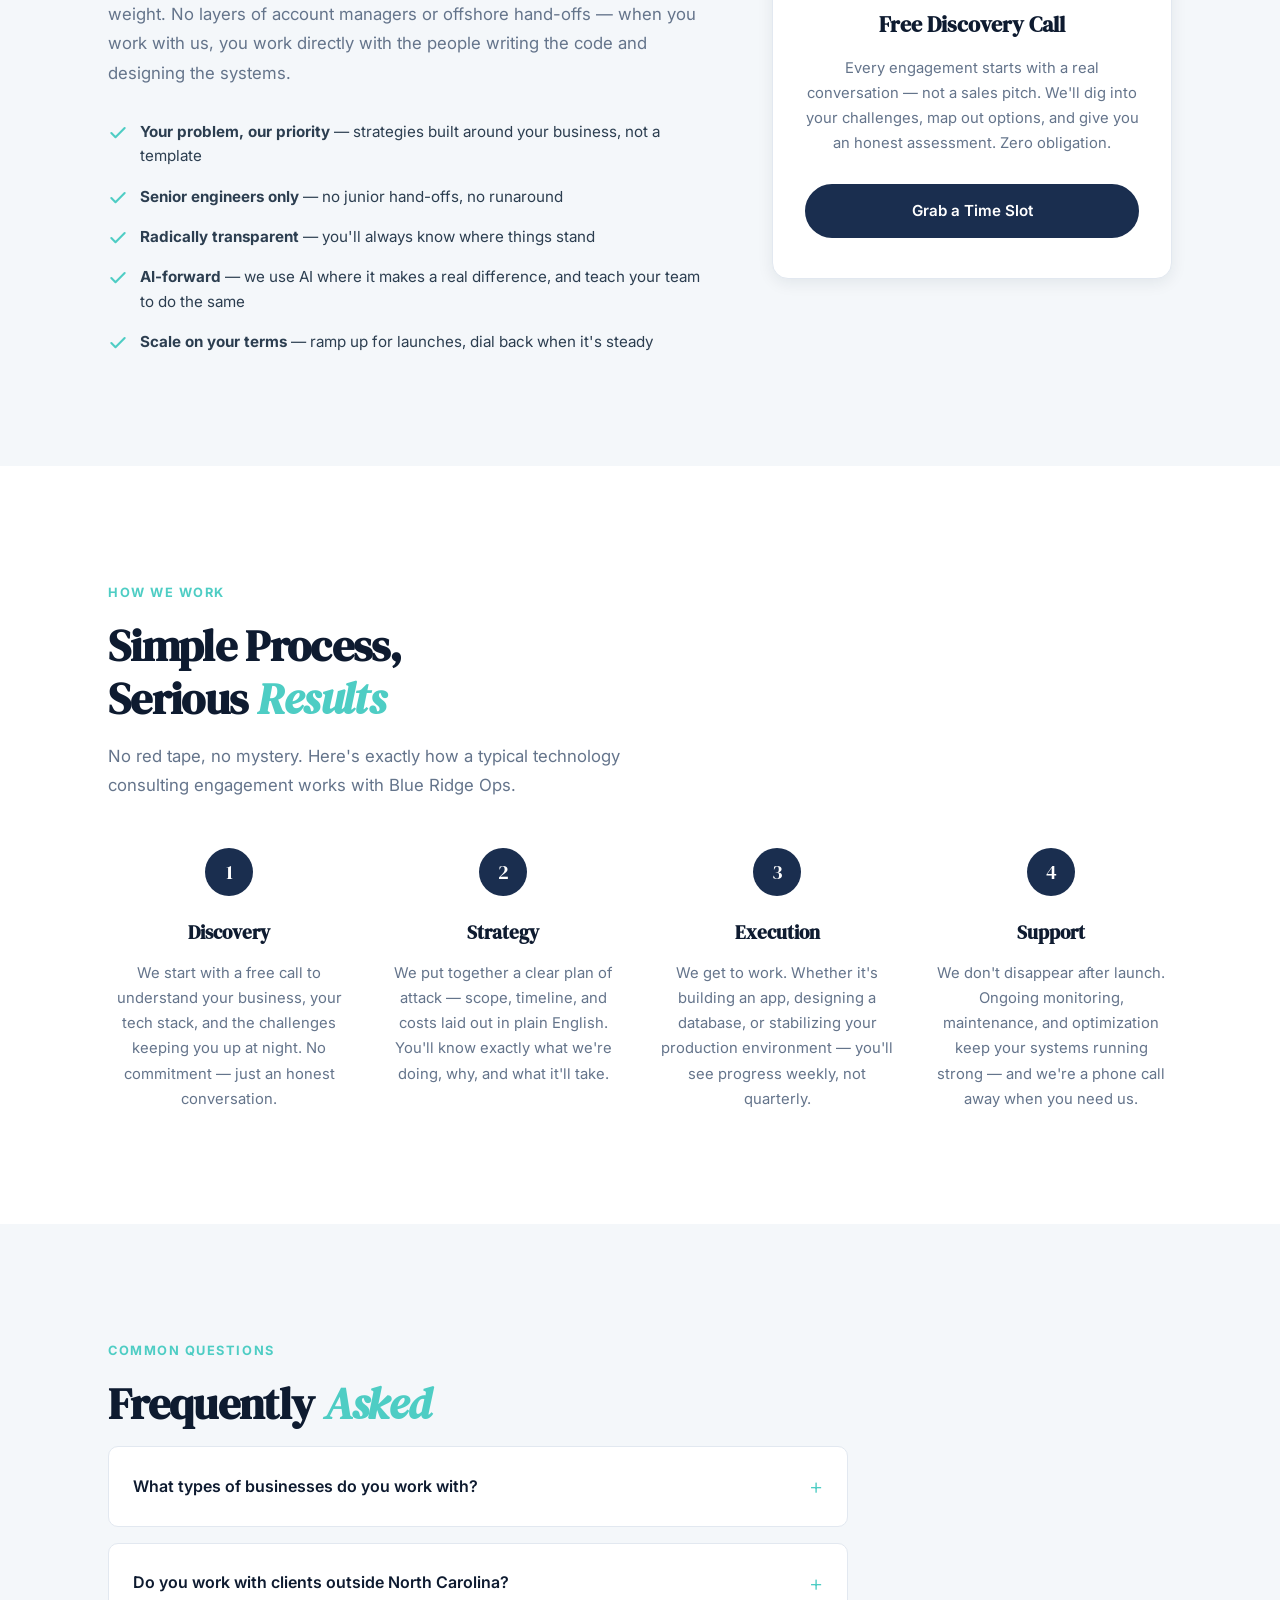
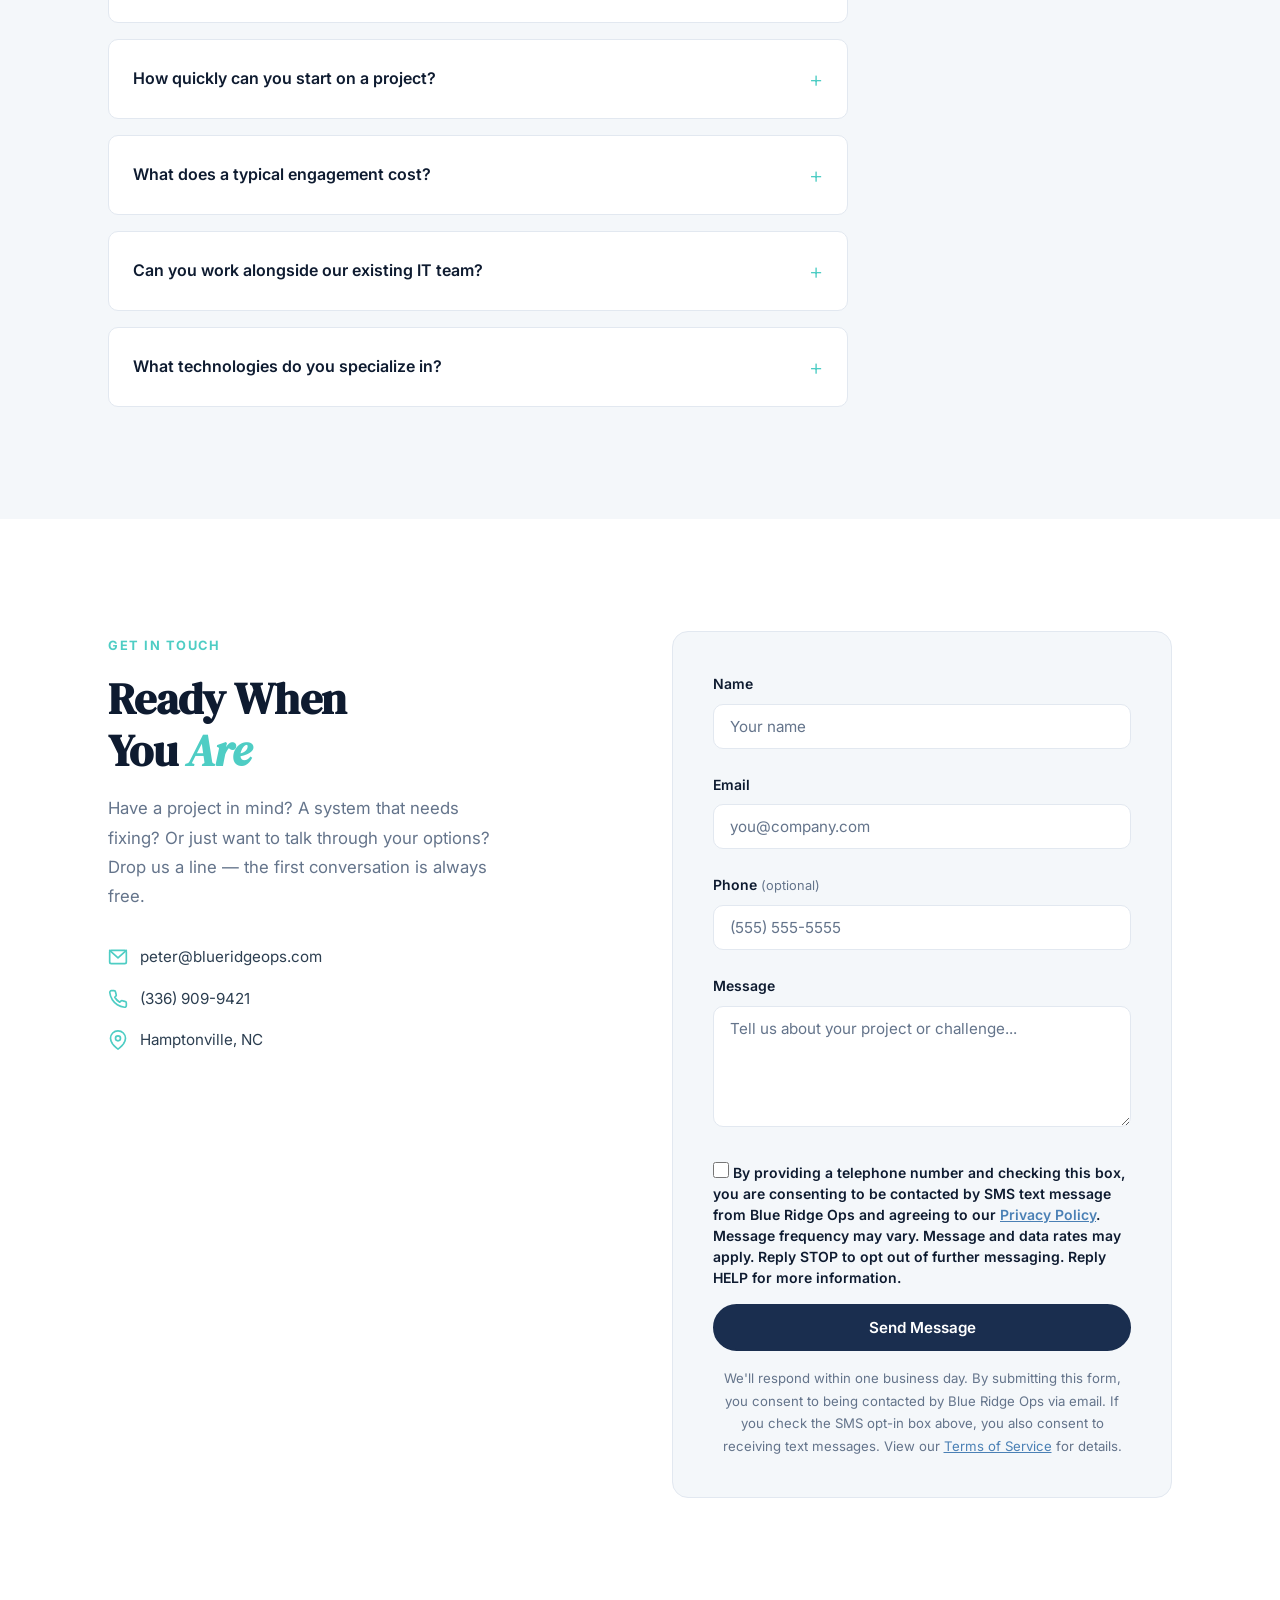
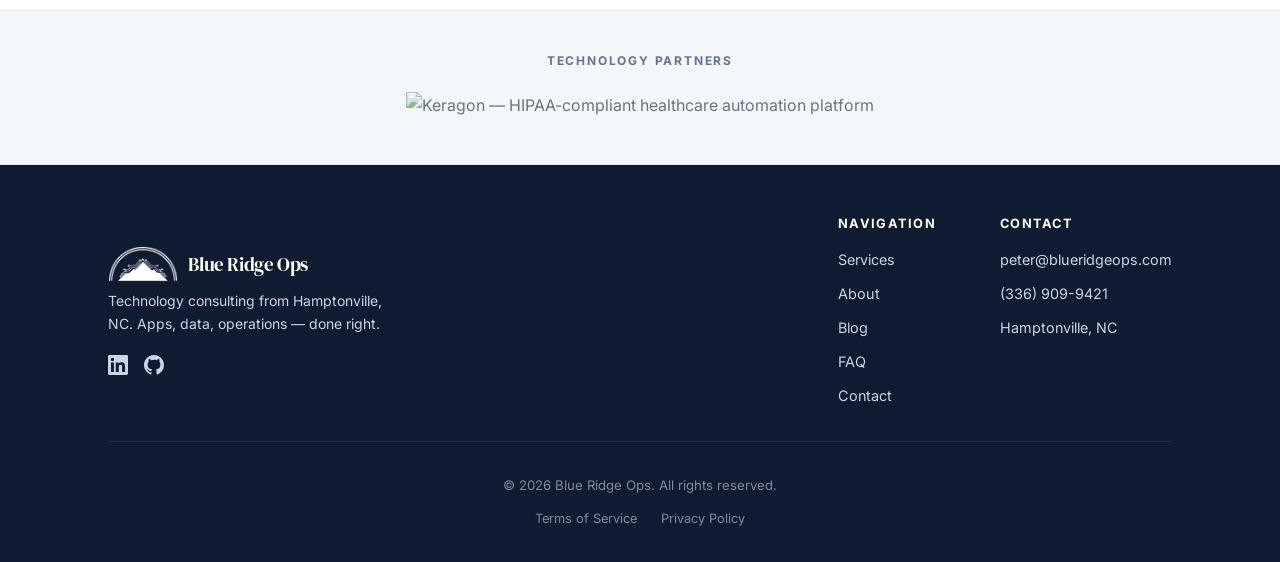
==== commit bc2bb90a: "Add SMS opt-in and messaging terms for DCA campaign compliance Co-Authored-By: Claude Opus 4.6 <nore" ====
--- a/index.html
+++ b/index.html
@@ -835,7 +835,7 @@
             </label>
           </div>
           <button type="submit" class="btn btn-primary btn-block">Send Message</button>
-          <p class="form-note">We'll respond within one business day.</p>
+          <p class="form-note">We'll respond within one business day. By submitting this form, you consent to being contacted by Blue Ridge Ops via email. If you check the SMS opt-in box above, you also consent to receiving text messages. View our <a href="terms.html">Terms of Service</a> for details.</p>
         </form>
       </div>
     </div>
--- a/styles.css
+++ b/styles.css
@@ -908,11 +908,39 @@
   pointer-events: none;
 }
 
+.form-group-checkbox {
+  margin-bottom: 1rem;
+}
+
+.checkbox-label {
+  display: flex;
+  align-items: flex-start;
+  gap: 0.6rem;
+  font-size: 0.8rem;
+  color: var(--text-light);
+  line-height: 1.5;
+  cursor: pointer;
+}
+
+.checkbox-label input[type="checkbox"] {
+  margin-top: 0.2rem;
+  flex-shrink: 0;
+  width: 1rem;
+  height: 1rem;
+  accent-color: var(--primary);
+  cursor: pointer;
+}
+
 .form-note {
   font-size: 0.825rem;
   color: var(--text-light);
   text-align: center;
   margin-top: 1rem;
+}
+
+.form-note a {
+  color: var(--primary-light);
+  text-decoration: underline;
 }
 
 .form-status {
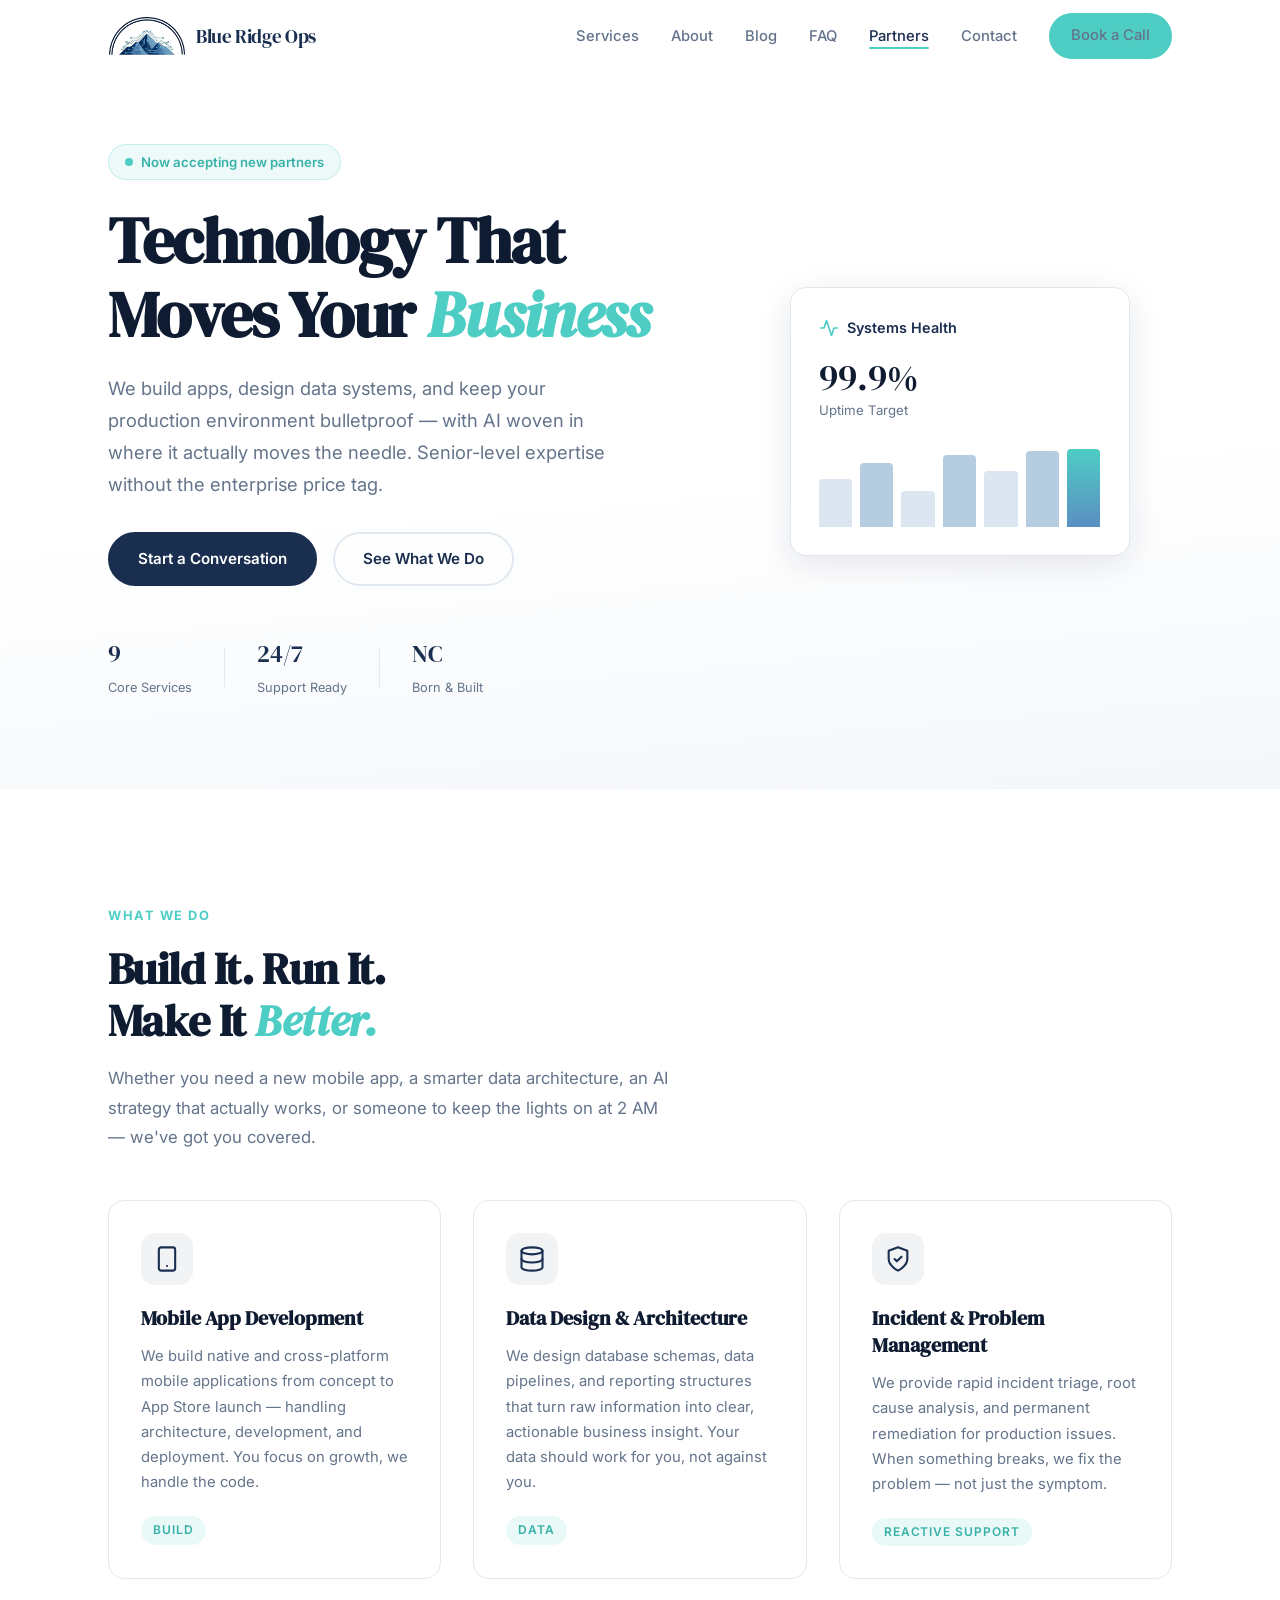
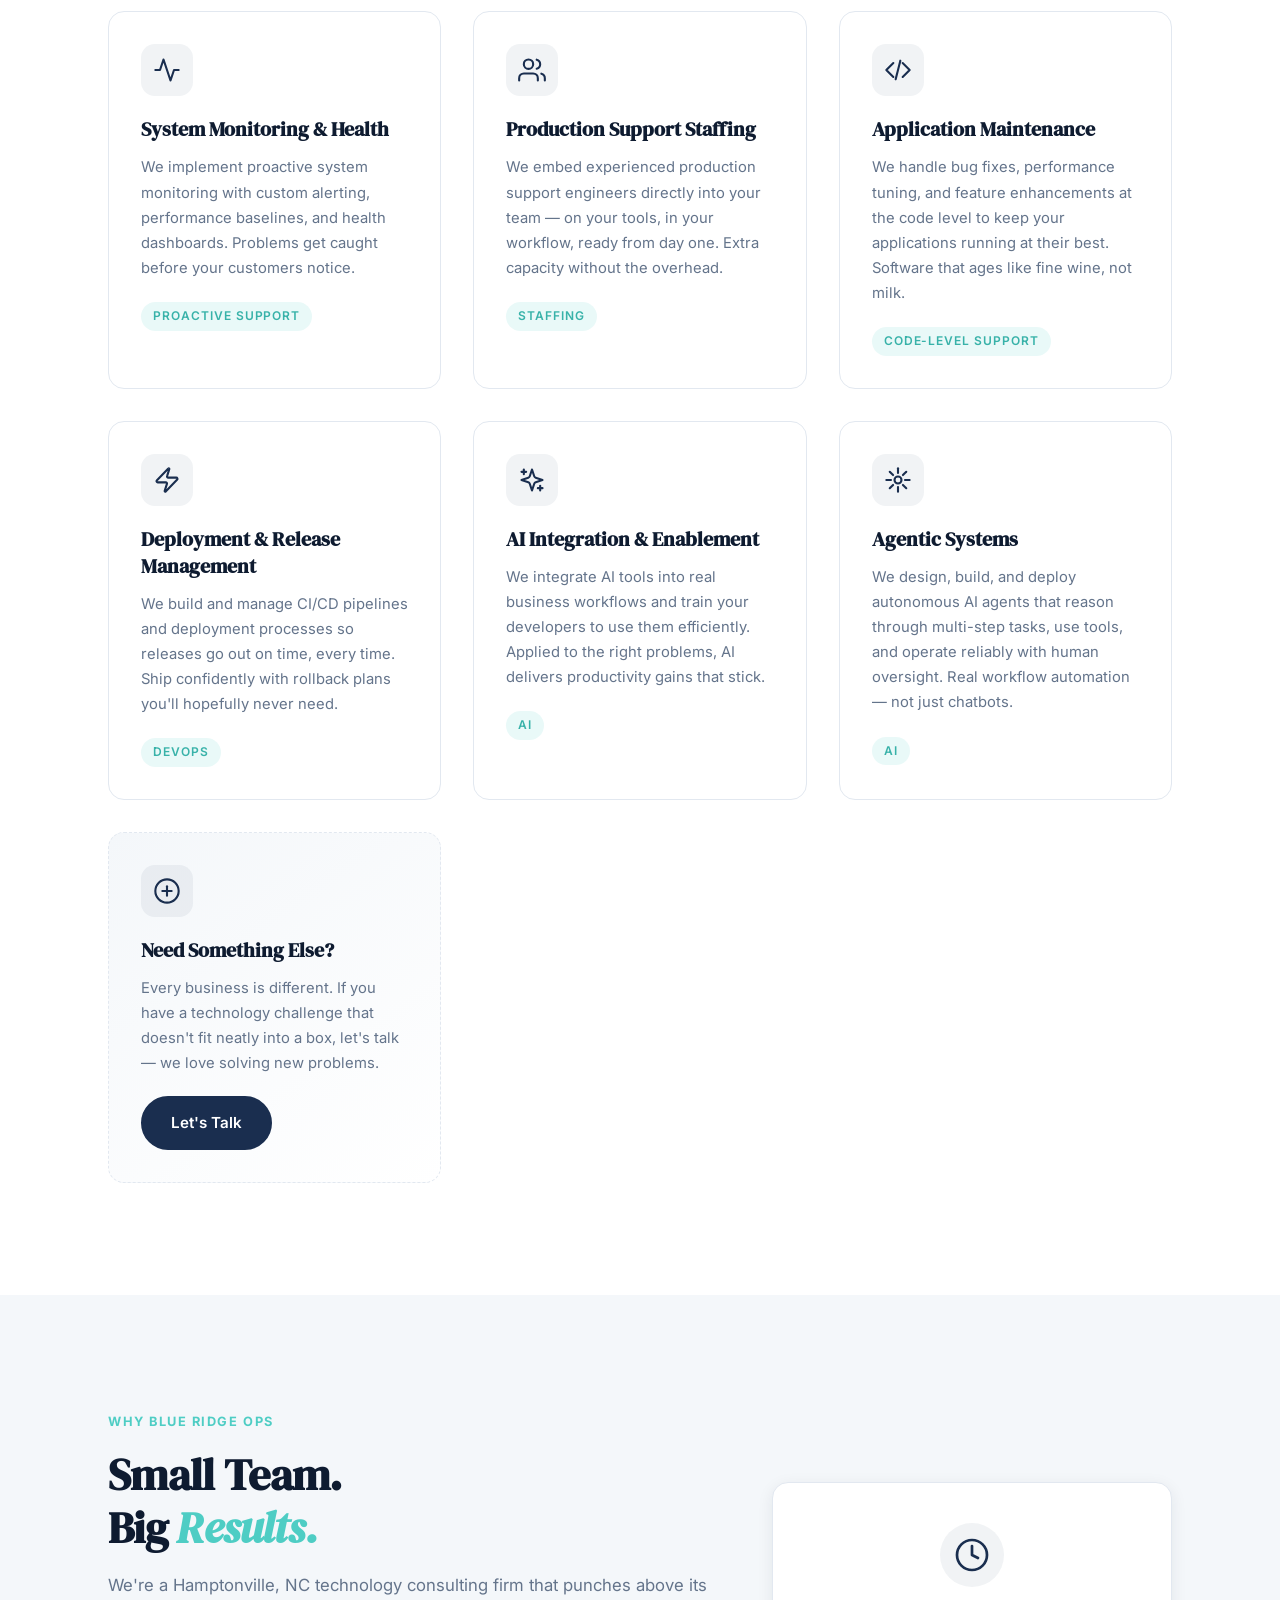
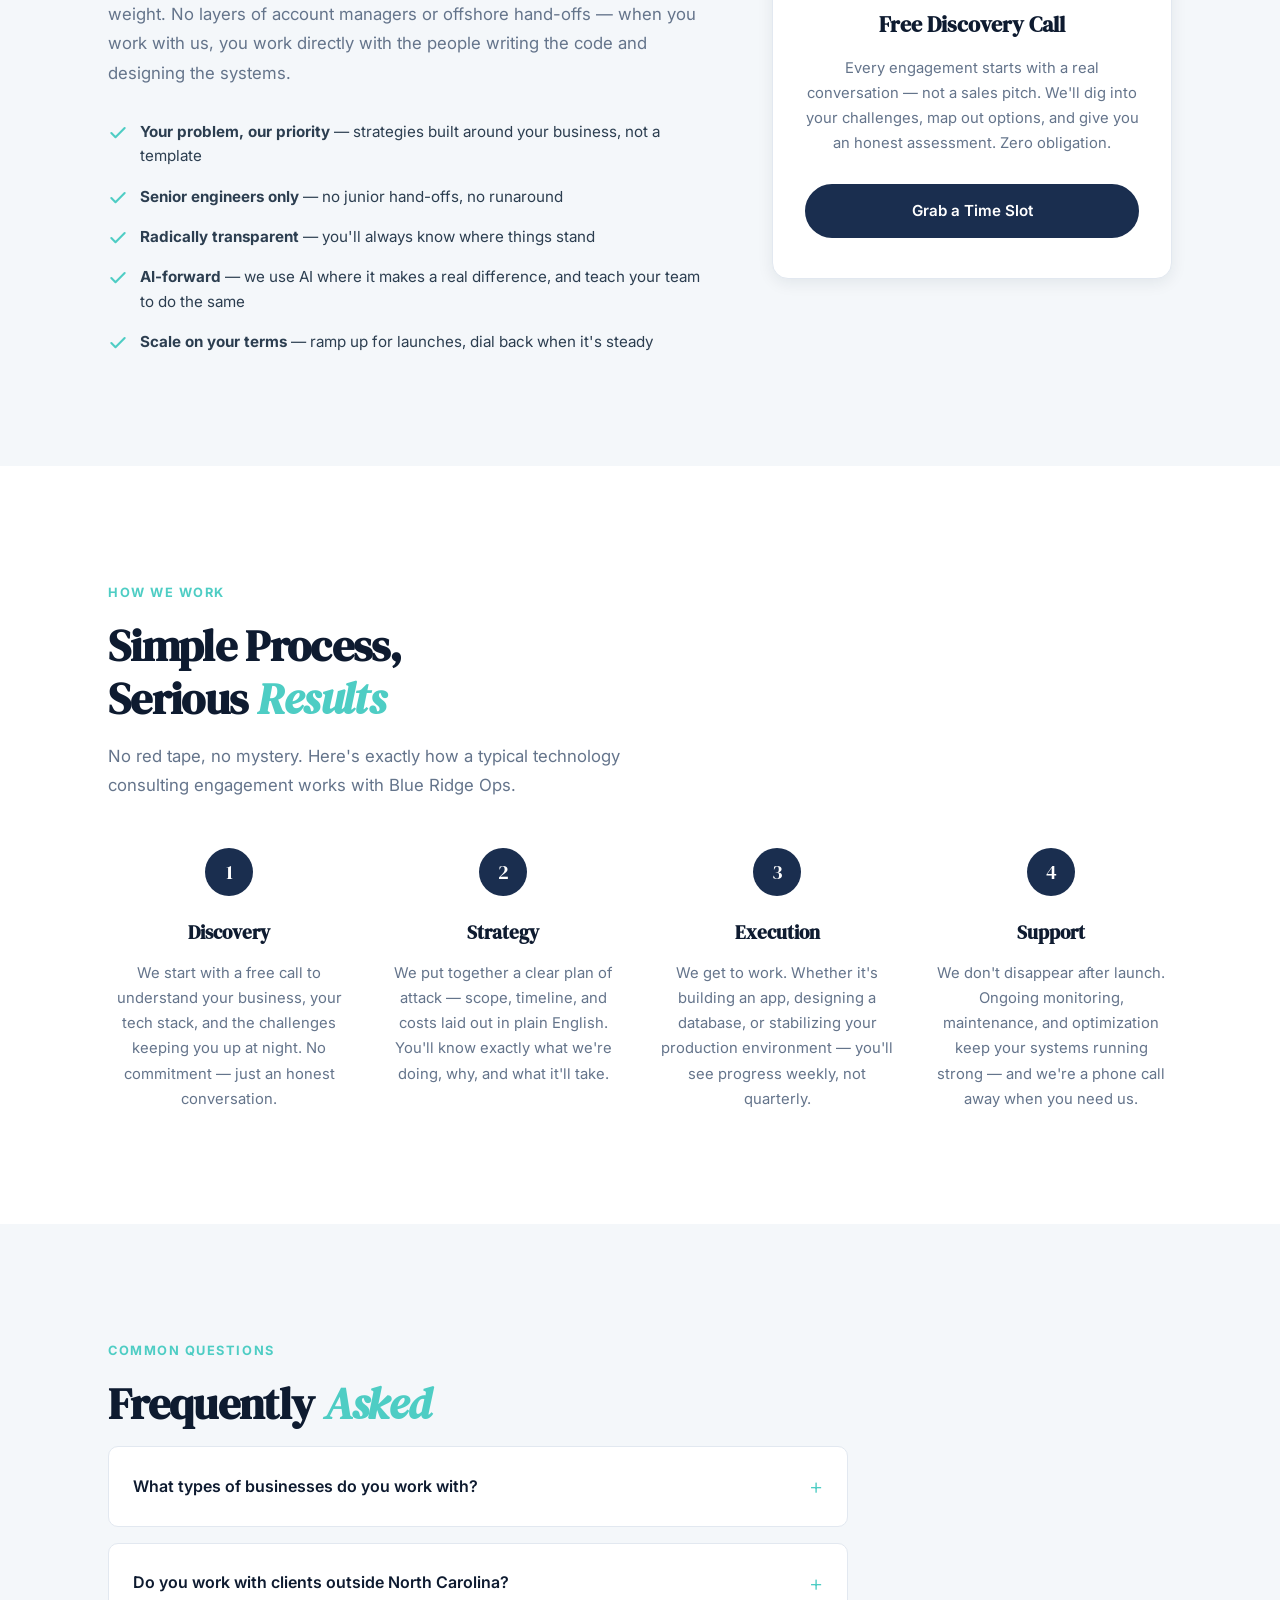
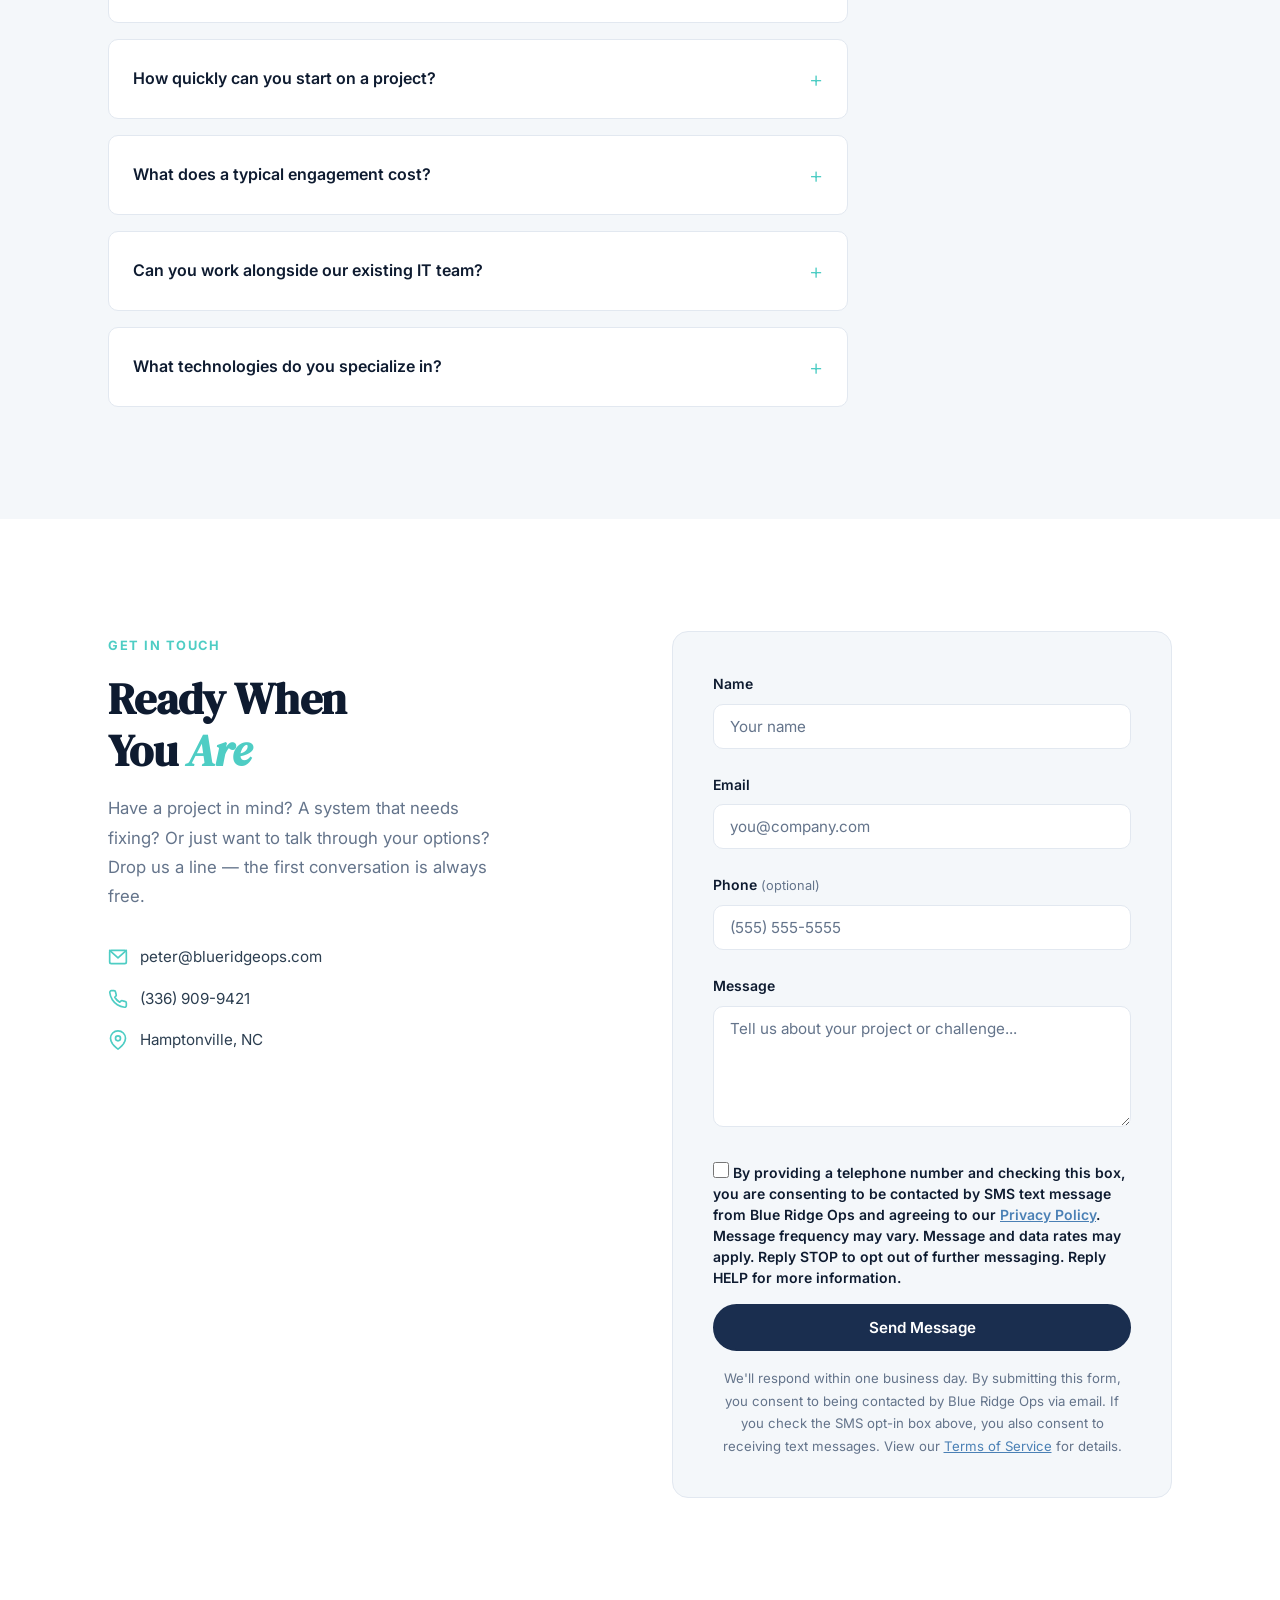
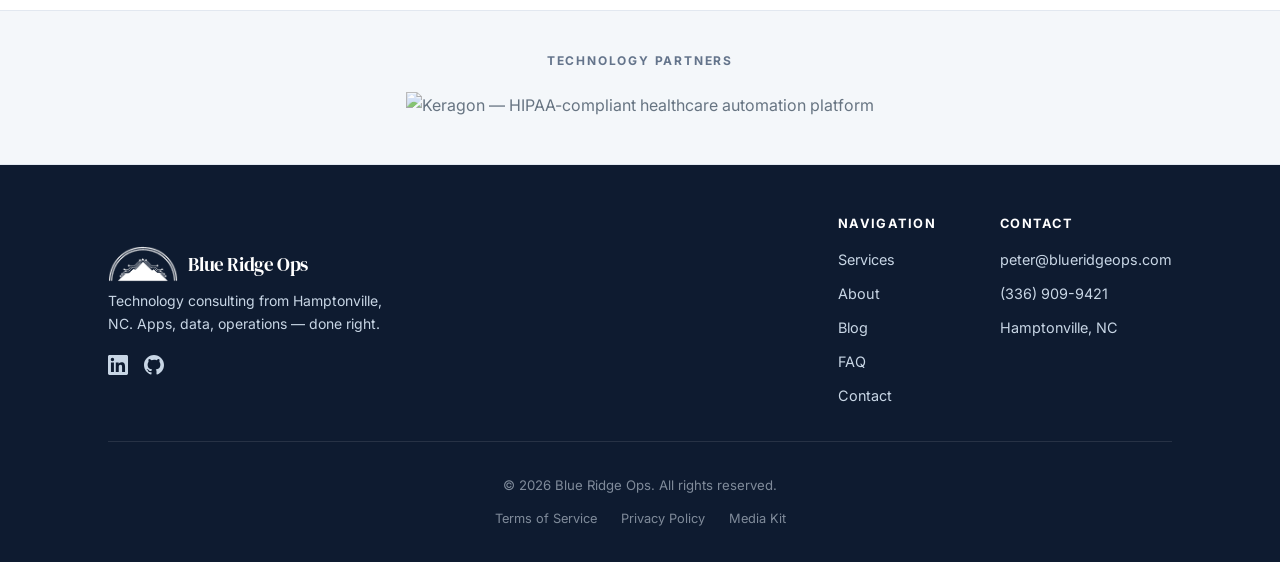
==== commit 3c3efde8: "Optimize site for SEO and AI search results - Add missing favicon PNGs (16/32/180px) built from the " ====
--- a/index.html
+++ b/index.html
@@ -9,14 +9,17 @@
     content="Blue Ridge Ops delivers hands-on technology consulting — mobile app development, data design, AI integration, and production support. We help teams use AI efficiently. Based in North Carolina.">
   <meta name="keywords"
     content="technology consulting, AI integration, AI developer training, IT operations, mobile app development, data design, incident management, system monitoring, production support, deployment management">
-  <link rel="canonical" href="https://www.blueridgeops.com">
+  <link rel="canonical" href="https://www.blueridgeops.com/">
+  <meta name="robots" content="index, follow, max-image-preview:large, max-snippet:-1, max-video-preview:-1">
 
   <!-- Open Graph -->
   <meta property="og:title" content="Blue Ridge Ops — Expert Technology Consulting">
   <meta property="og:description"
     content="Hands-on technology consulting — mobile apps, data design, AI integration, and production operations. We help teams use AI efficiently.">
-  <meta property="og:url" content="https://www.blueridgeops.com">
+  <meta property="og:url" content="https://www.blueridgeops.com/">
   <meta property="og:type" content="website">
+  <meta property="og:site_name" content="Blue Ridge Ops">
+  <meta property="og:locale" content="en_US">
   <meta property="og:image" content="https://www.blueridgeops.com/assets/og-image.png">
   <meta property="og:image:width" content="1200">
   <meta property="og:image:height" content="630">
@@ -27,6 +30,7 @@
   <meta name="twitter:description"
     content="Hands-on technology consulting — mobile apps, data design, AI integration, and production operations. We help teams use AI efficiently.">
   <meta name="twitter:image" content="https://www.blueridgeops.com/assets/og-image.png">
+  <meta name="twitter:image:alt" content="Blue Ridge Ops — technology consulting from Hamptonville, North Carolina">
 
   <!-- Favicon -->
   <link rel="icon" type="image/svg+xml" href="/favicon.svg">
@@ -44,6 +48,9 @@
     "name": "Blue Ridge Ops",
     "description": "Hands-on technology consulting — operations management, mobile app development, data design, and production support based in Hamptonville, North Carolina.",
     "url": "https://www.blueridgeops.com",
+    "logo": "https://www.blueridgeops.com/BlueRidgeOps.png",
+    "image": "https://www.blueridgeops.com/assets/og-image.png",
+    "founder": { "@id": "https://www.blueridgeops.com/#founder" },
     "telephone": "+1-336-909-9421",
     "email": "peter@blueridgeops.com",
     "address": {
@@ -162,7 +169,7 @@
     "description": "Hands-on technology consulting — mobile app development, data design, AI integration, and production support. Based in Hamptonville, NC.",
     "url": "https://www.blueridgeops.com",
     "datePublished": "2026-02-01",
-    "dateModified": "2026-02-23",
+    "dateModified": "2026-06-10",
     "isPartOf": {
       "@id": "https://www.blueridgeops.com/#website"
     },
@@ -182,7 +189,7 @@
     "@context": "https://schema.org",
     "@type": "Person",
     "@id": "https://www.blueridgeops.com/#founder",
-    "name": "Peter",
+    "name": "Peter Kollmeyer",
     "jobTitle": "Founder",
     "worksFor": {
       "@id": "https://www.blueridgeops.com/#organization"
@@ -370,7 +377,7 @@
   <nav class="nav" id="nav">
     <div class="nav-inner">
       <a href="#" class="nav-logo">
-        <img src="BlueRidgeOps.png" alt="Blue Ridge Ops logo" class="nav-logo-img">
+        <img src="BlueRidgeOps.png" alt="Blue Ridge Ops logo" class="nav-logo-img" width="604" height="309">
         <span class="logo-text">Blue Ridge Ops</span>
       </a>
       <button class="nav-toggle" id="nav-toggle" aria-label="Toggle menu" aria-expanded="false">
@@ -859,7 +866,7 @@
       <div class="footer-inner">
         <div class="footer-brand">
           <a href="#" class="nav-logo">
-            <img src="BlueRidgeOps.png" alt="Blue Ridge Ops logo" class="nav-logo-img">
+            <img src="BlueRidgeOps.png" alt="Blue Ridge Ops logo" class="nav-logo-img" width="604" height="309">
             <span class="logo-text">Blue Ridge Ops</span>
           </a>
           <p class="footer-tagline">Technology consulting from Hamptonville, NC. Apps, data, operations — done right.
@@ -902,6 +909,7 @@
         <div class="footer-legal">
           <a href="/terms.html">Terms of Service</a>
           <a href="/privacy.html">Privacy Policy</a>
+          <a href="/media-kit.html">Media Kit</a>
         </div>
       </div>
     </div>
@@ -915,7 +923,7 @@
     </svg>
   </button>
 
-  <script src="script.js"></script>
+  <script src="script.js" defer></script>
 </body>
 
 </html>
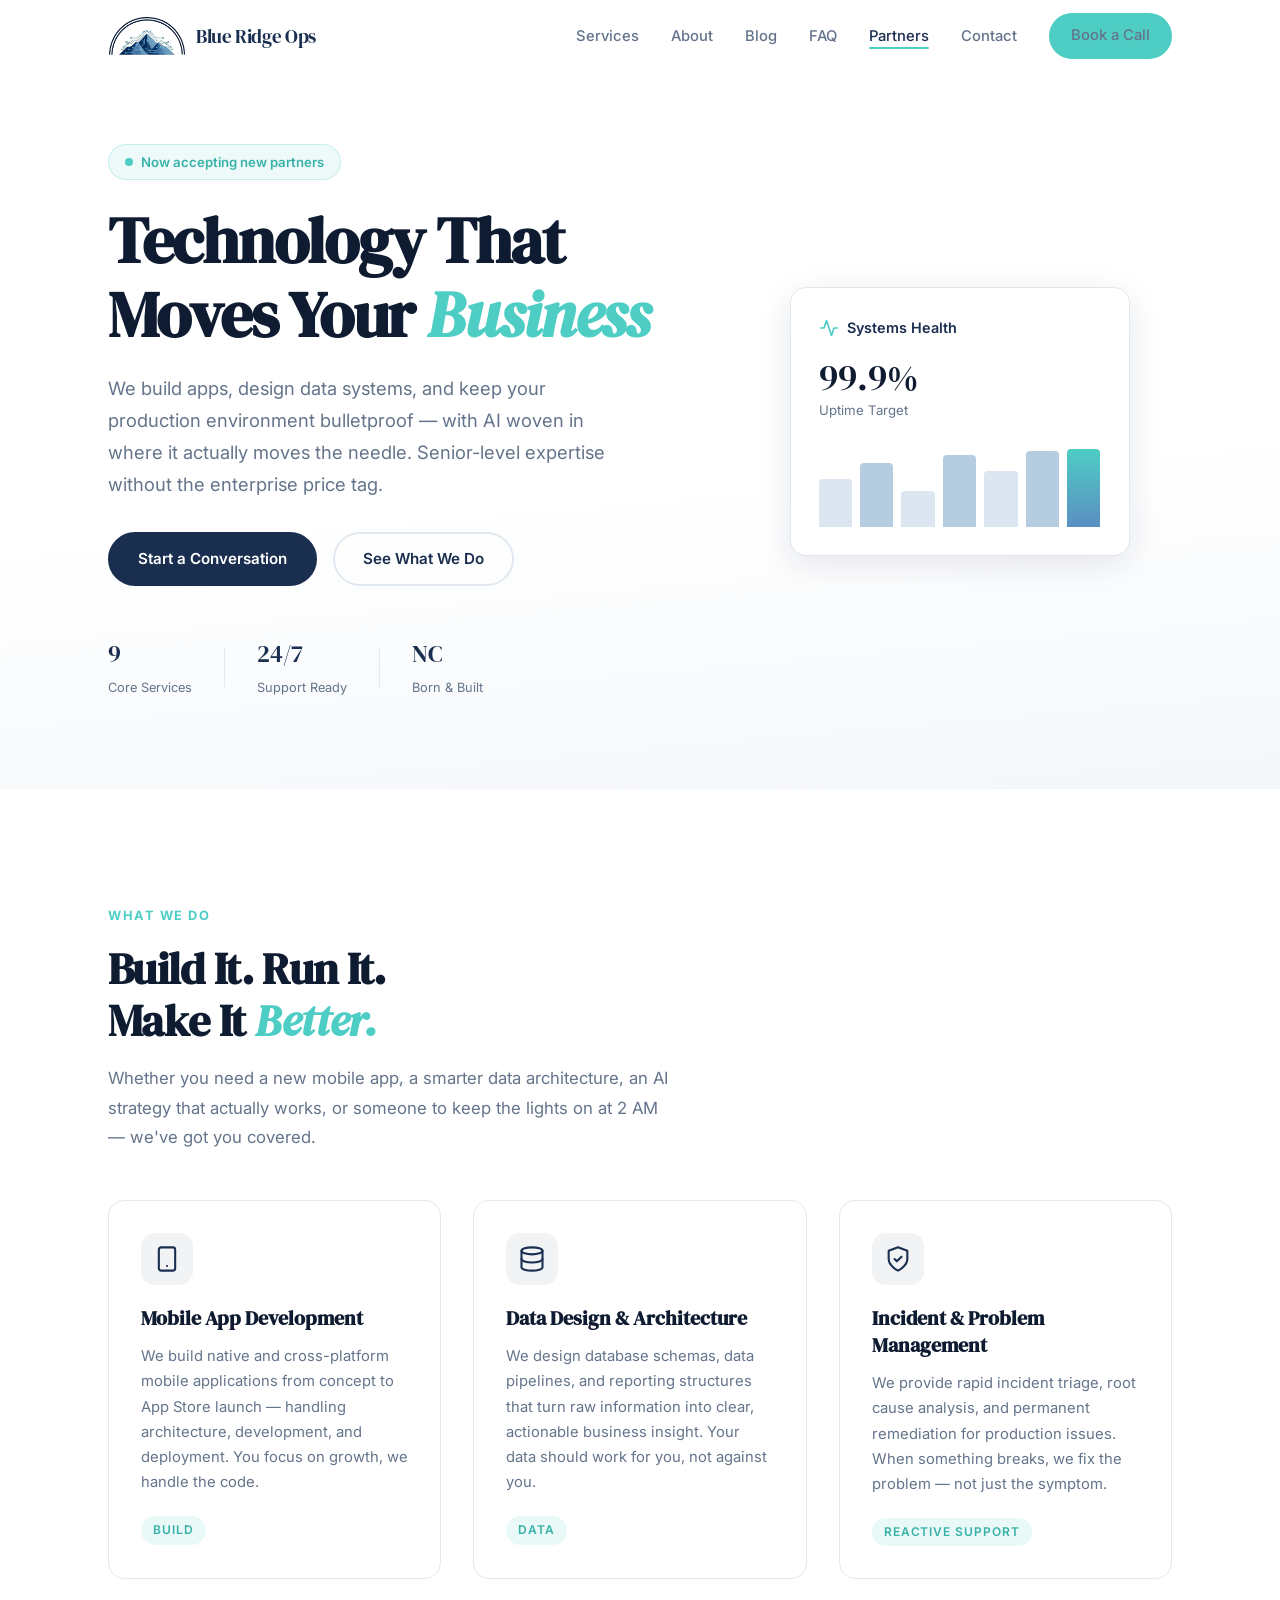
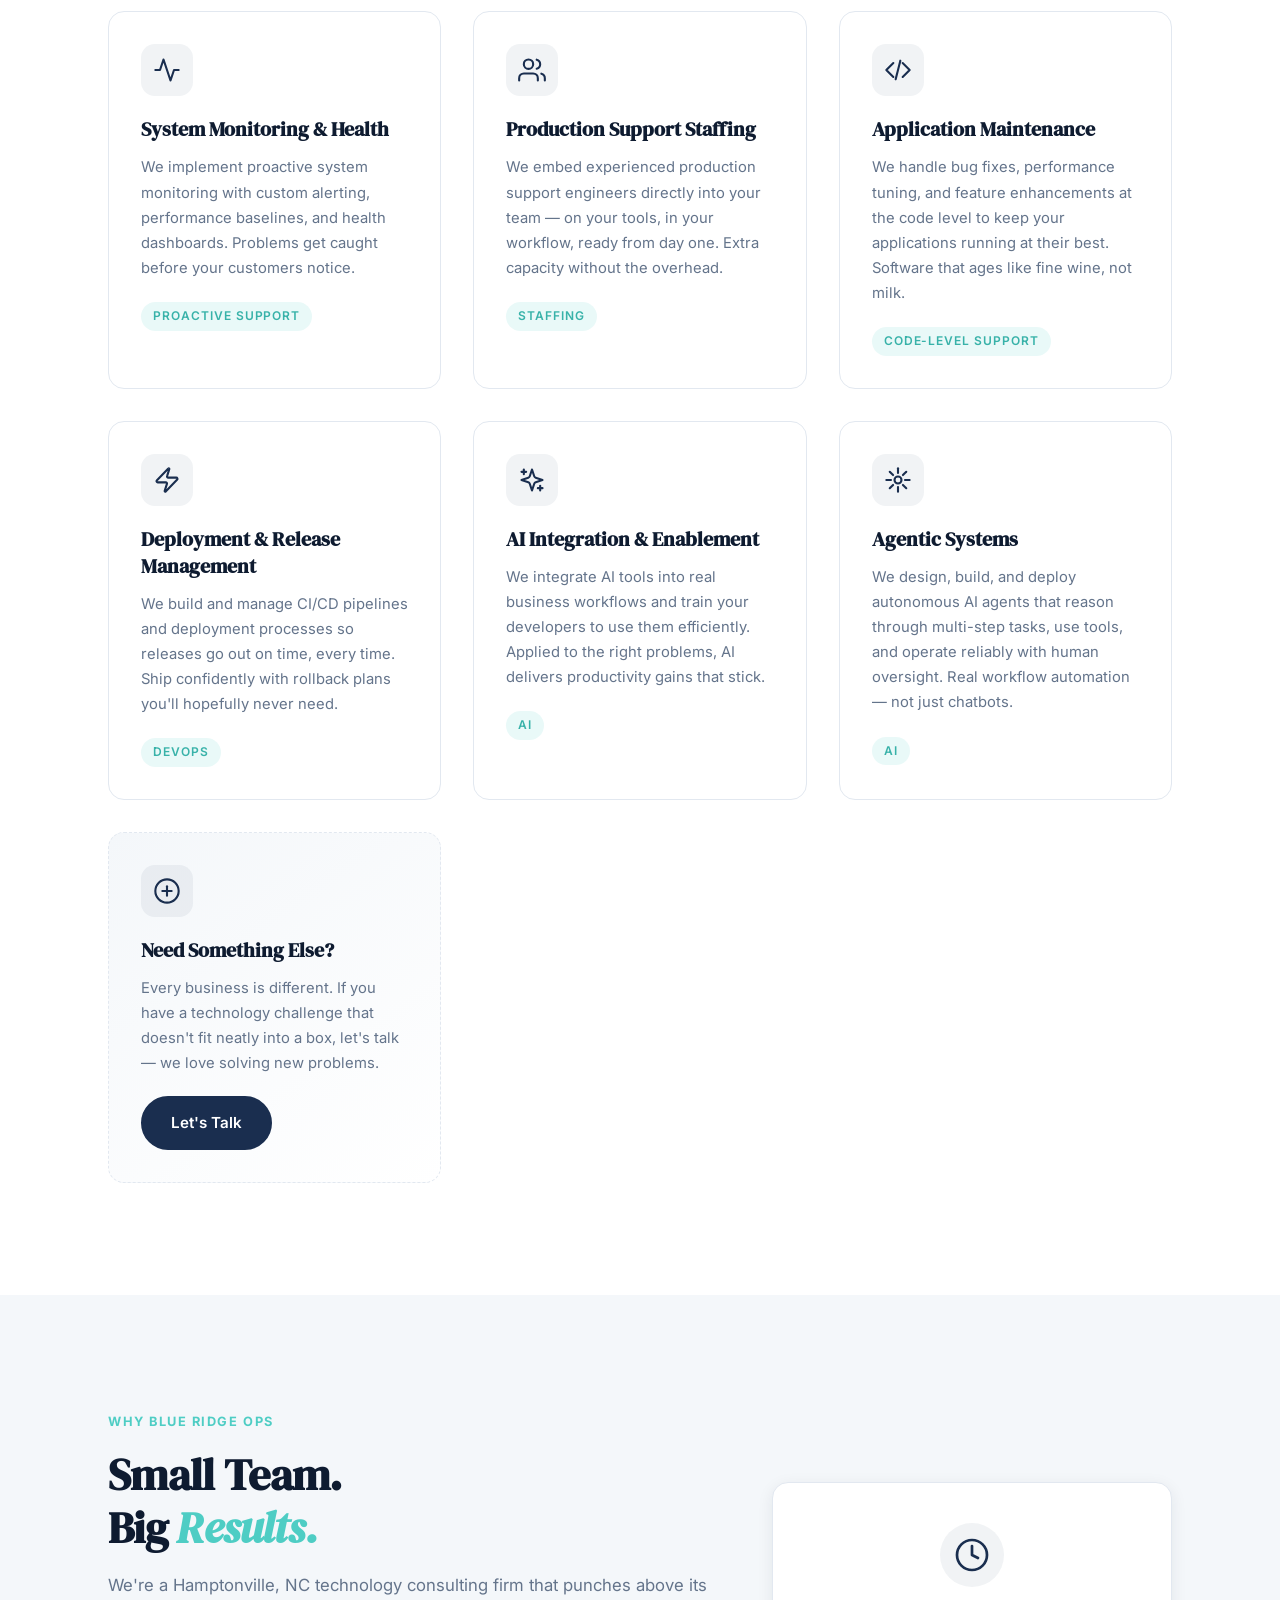
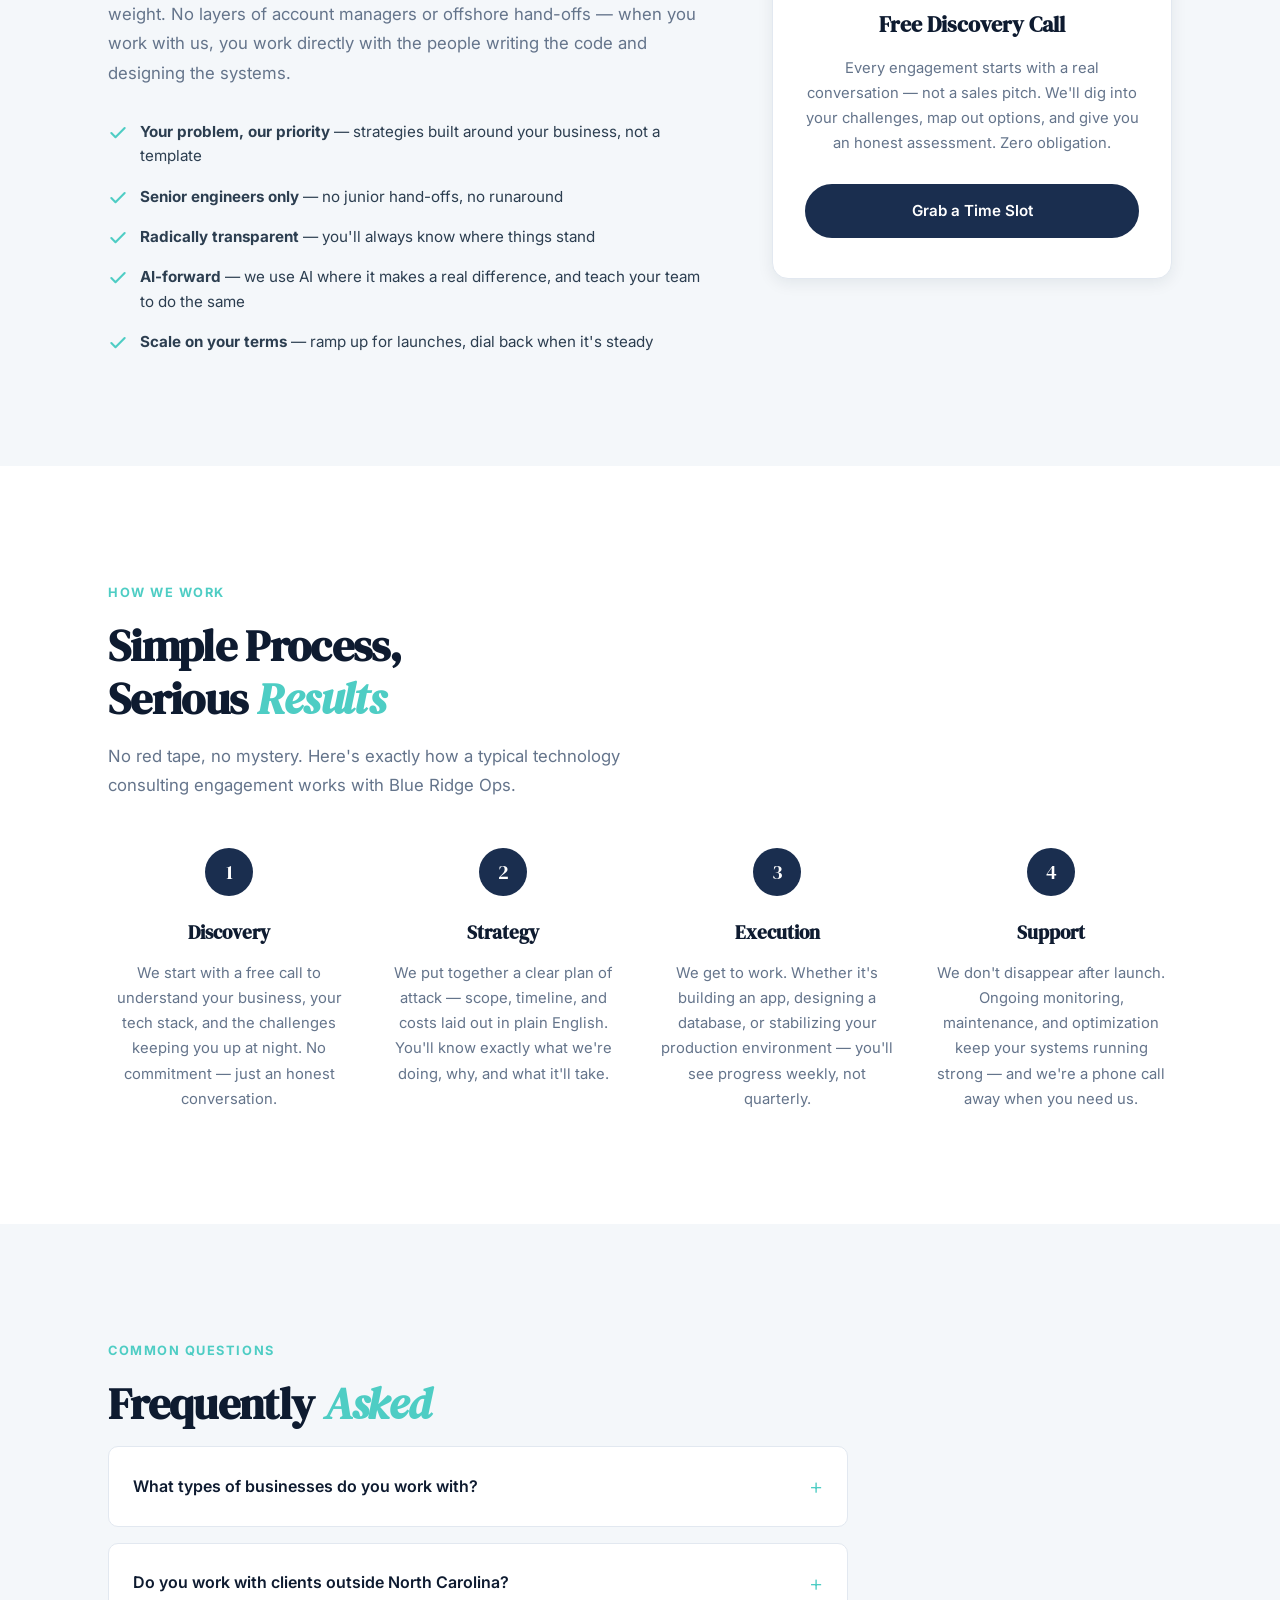
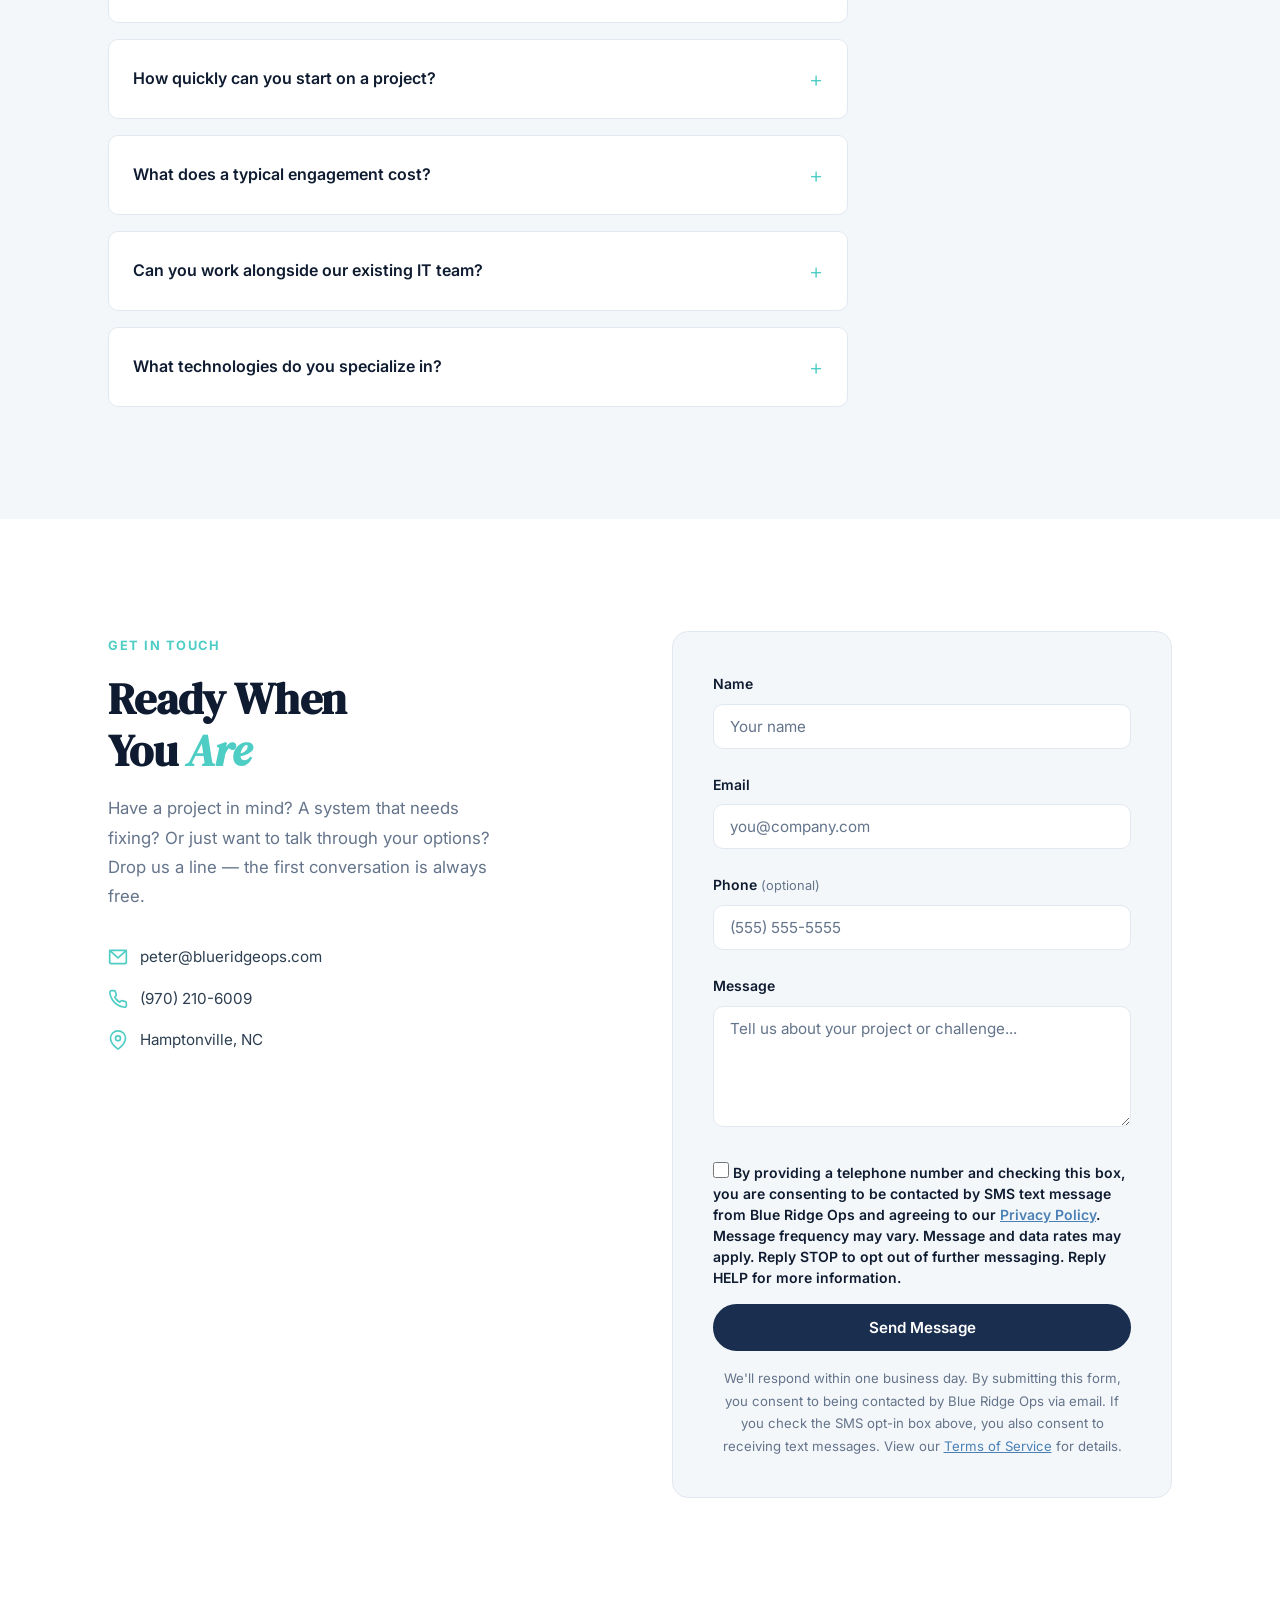
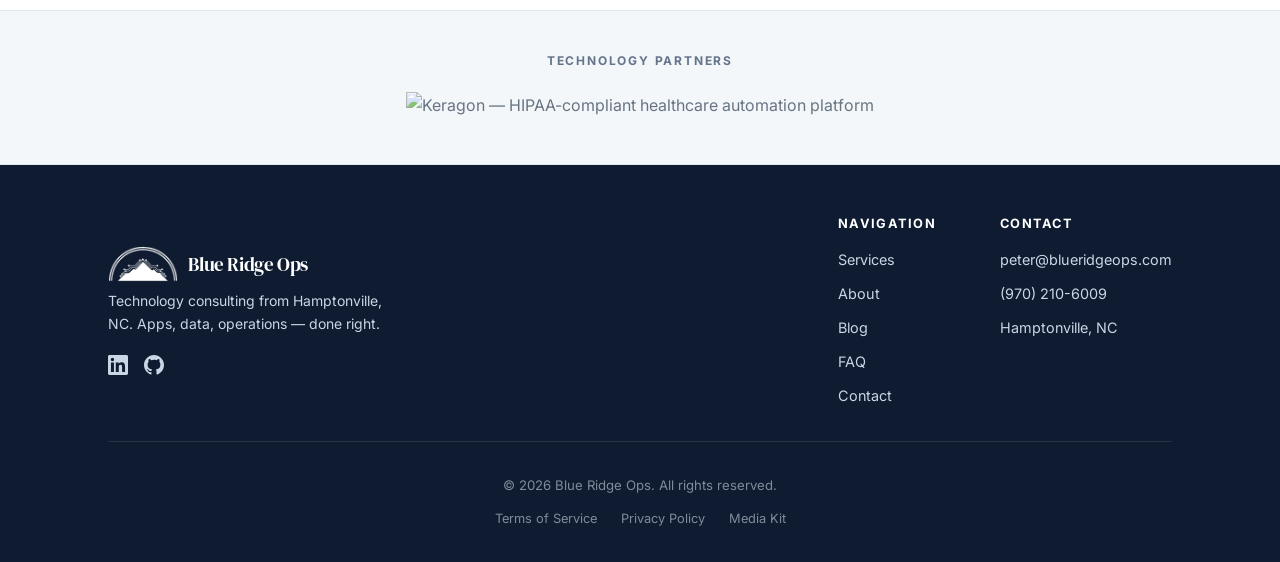
==== commit ef406d9a: "Update phone number to (970) 210-6009 Co-Authored-By: Claude Fable 5 <noreply@anthropic.com>" ====
--- a/index.html
+++ b/index.html
@@ -51,7 +51,7 @@
     "logo": "https://www.blueridgeops.com/BlueRidgeOps.png",
     "image": "https://www.blueridgeops.com/assets/og-image.png",
     "founder": { "@id": "https://www.blueridgeops.com/#founder" },
-    "telephone": "+1-336-909-9421",
+    "telephone": "+1-970-210-6009",
     "email": "peter@blueridgeops.com",
     "address": {
       "@type": "PostalAddress",
@@ -195,7 +195,7 @@
       "@id": "https://www.blueridgeops.com/#organization"
     },
     "email": "peter@blueridgeops.com",
-    "telephone": "+1-336-909-9421",
+    "telephone": "+1-970-210-6009",
     "address": {
       "@type": "PostalAddress",
       "addressLocality": "Hamptonville",
@@ -800,7 +800,7 @@
                 <path
                   d="M22 16.92v3a2 2 0 0 1-2.18 2 19.79 19.79 0 0 1-8.63-3.07 19.5 19.5 0 0 1-6-6 19.79 19.79 0 0 1-3.07-8.67A2 2 0 0 1 4.11 2h3a2 2 0 0 1 2 1.72c.127.96.361 1.903.7 2.81a2 2 0 0 1-.45 2.11L8.09 9.91a16 16 0 0 0 6 6l1.27-1.27a2 2 0 0 1 2.11-.45c.907.339 1.85.573 2.81.7A2 2 0 0 1 22 16.92z" />
               </svg>
-              <a href="tel:+13369099421">(336) 909-9421</a>
+              <a href="tel:+19702106009">(970) 210-6009</a>
             </div>
             <div class="contact-item">
               <svg width="20" height="20" viewBox="0 0 24 24" fill="none" stroke="var(--accent)" stroke-width="2"
@@ -899,7 +899,7 @@
           <div class="footer-contact">
             <h5>Contact</h5>
             <a href="mailto:peter@blueridgeops.com">peter@blueridgeops.com</a>
-            <a href="tel:+13369099421">(336) 909-9421</a>
+            <a href="tel:+19702106009">(970) 210-6009</a>
             <span>Hamptonville, NC</span>
           </div>
         </div>
